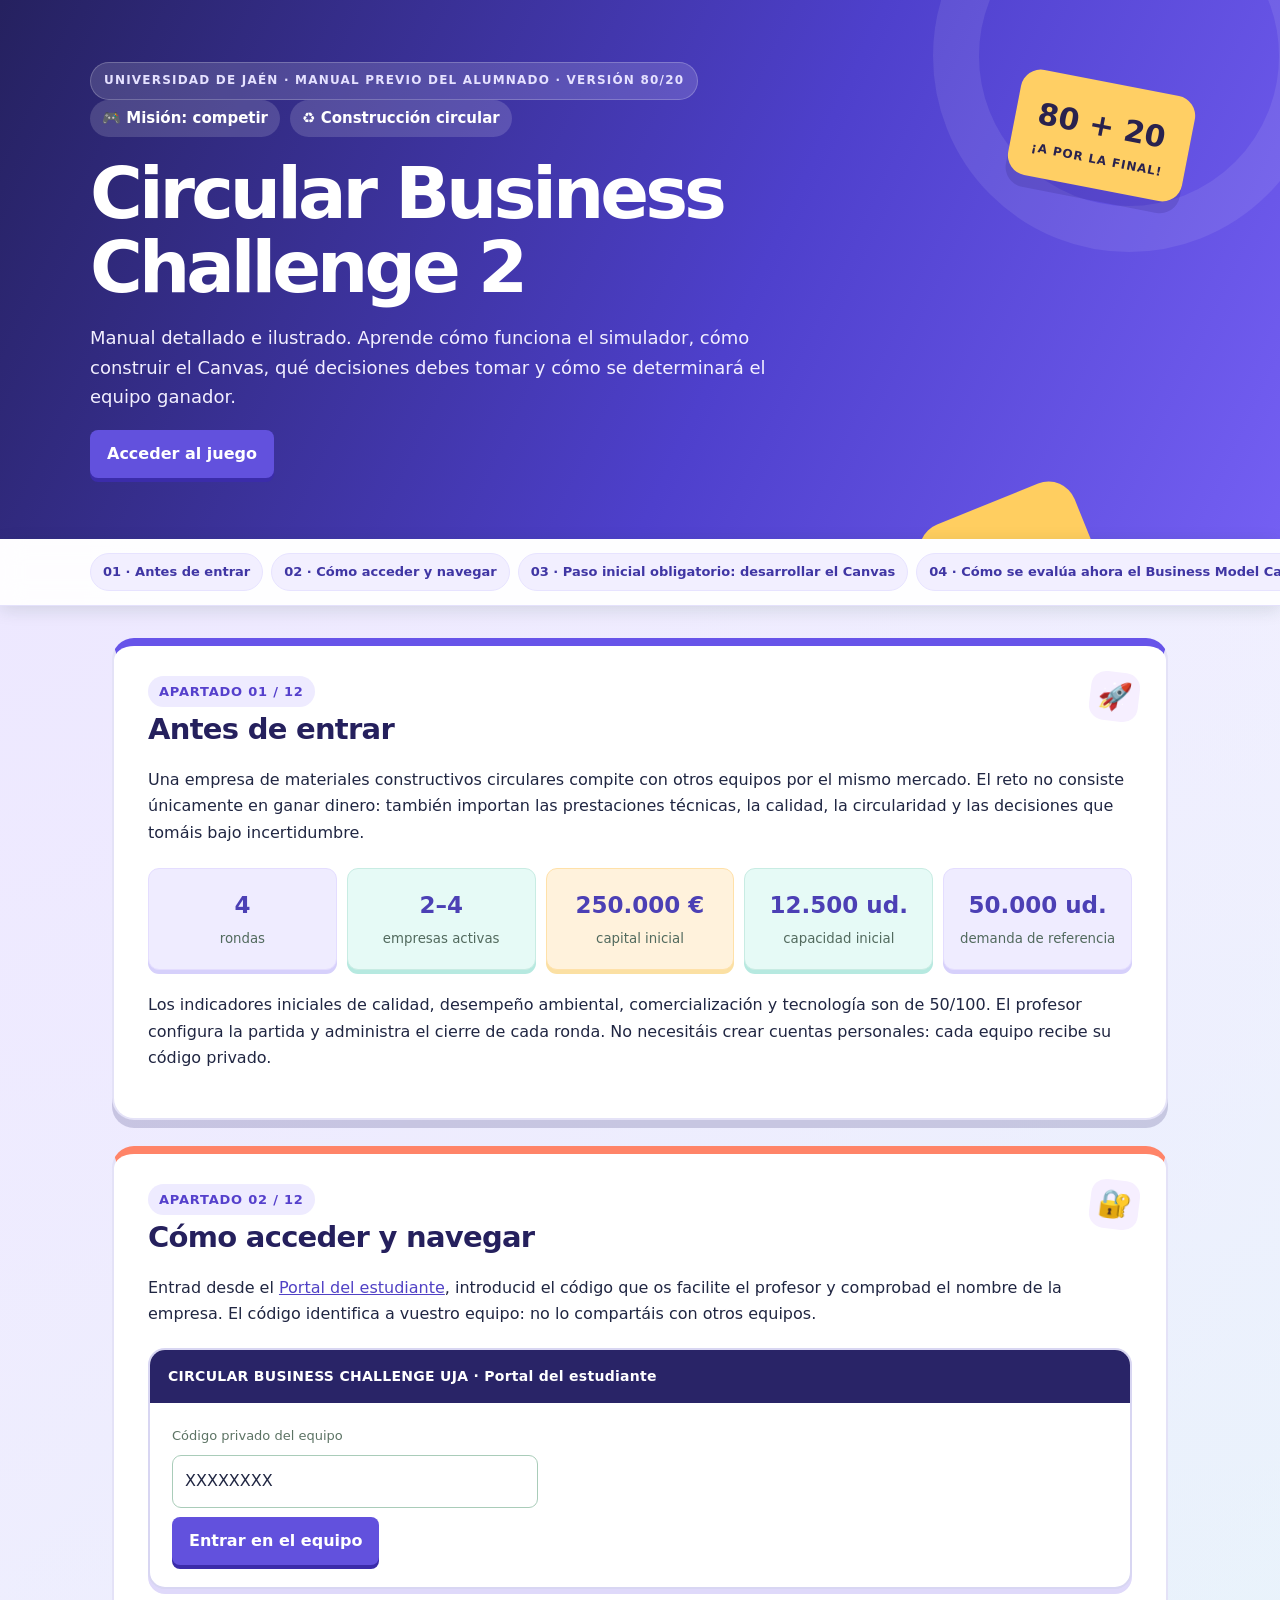
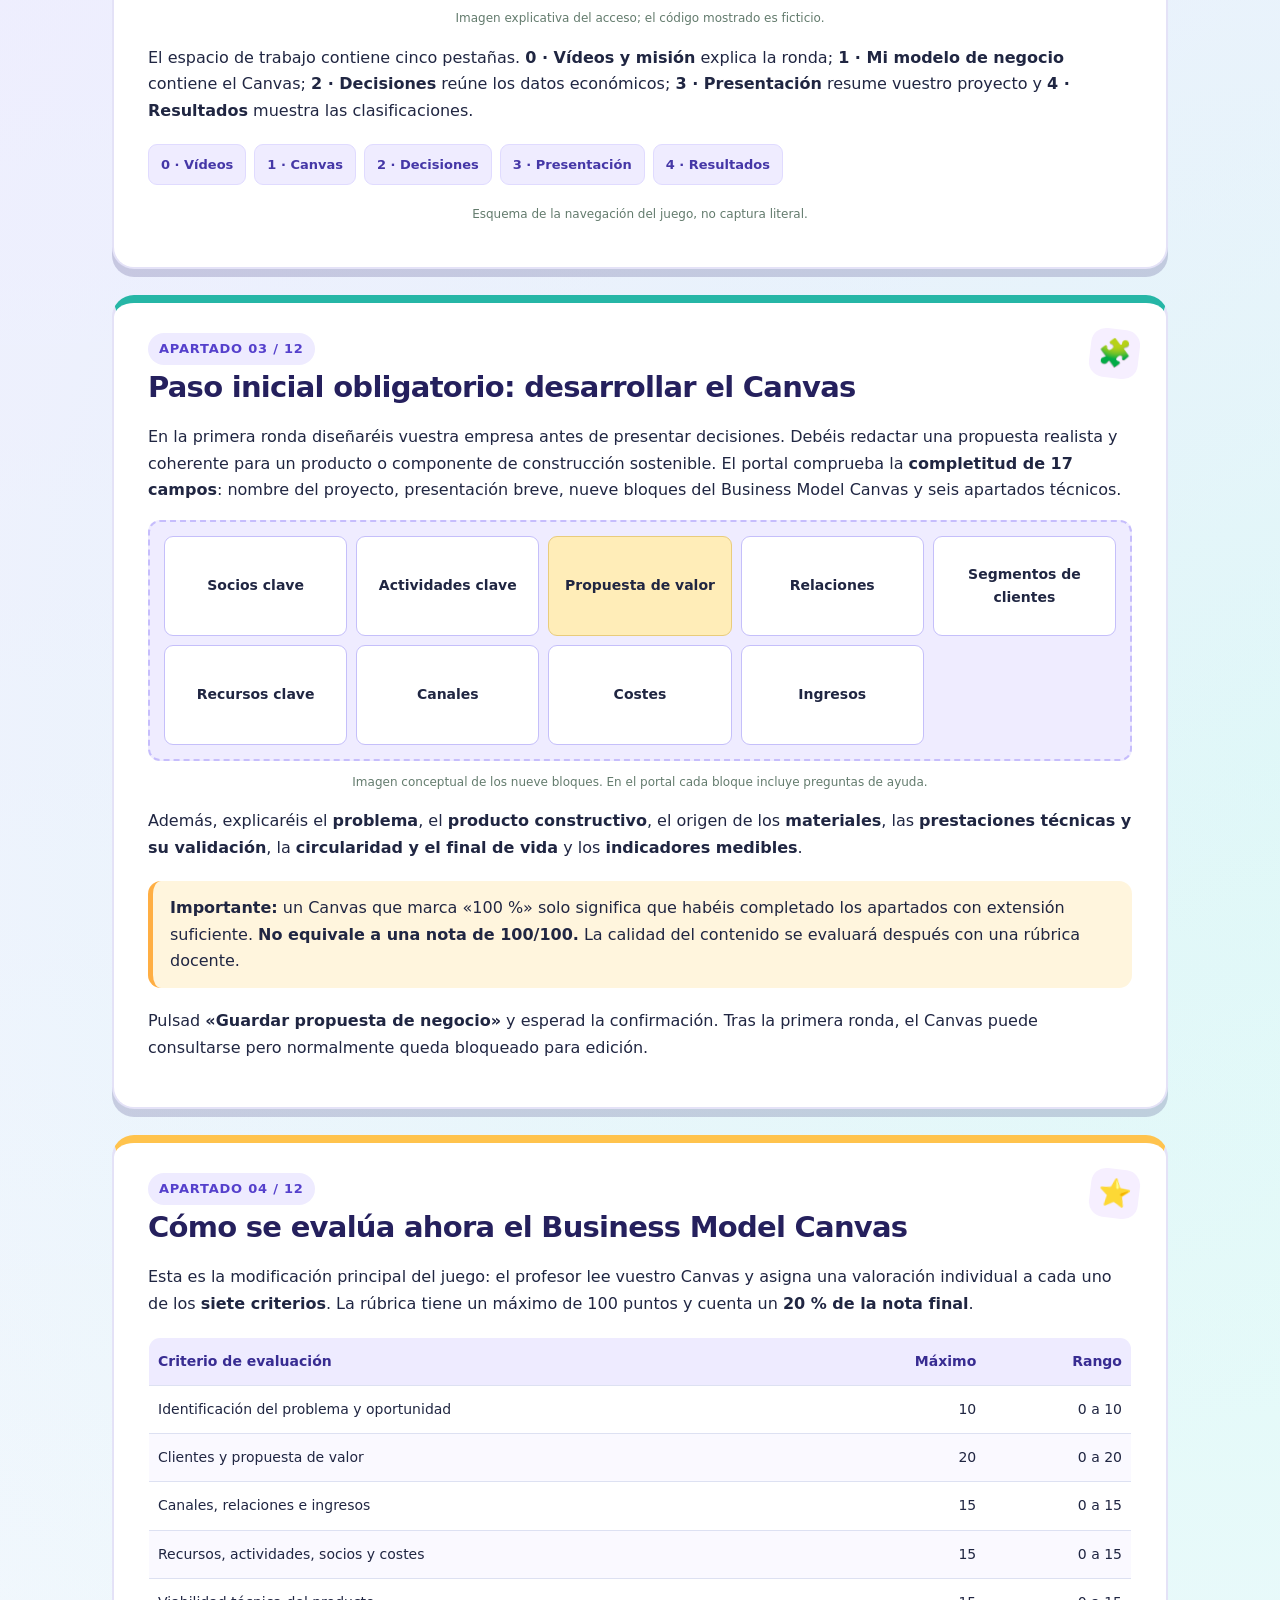
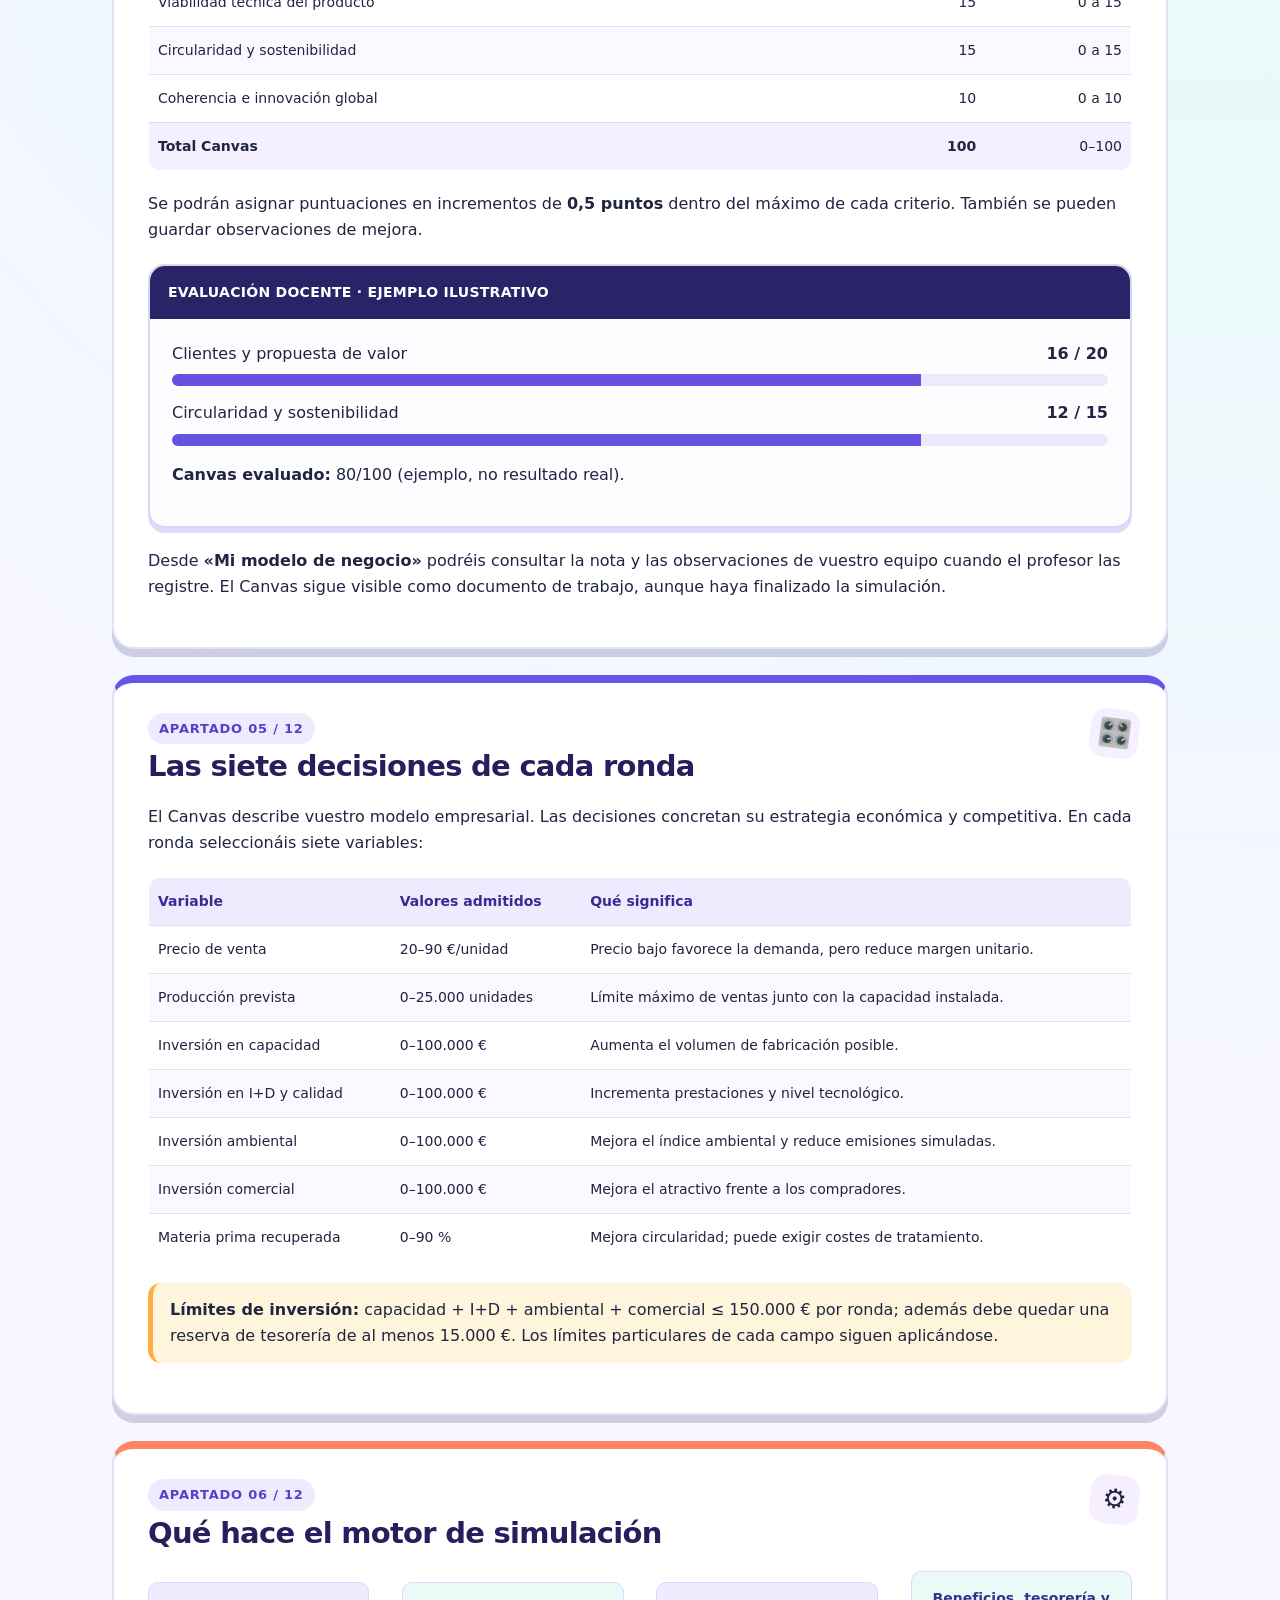
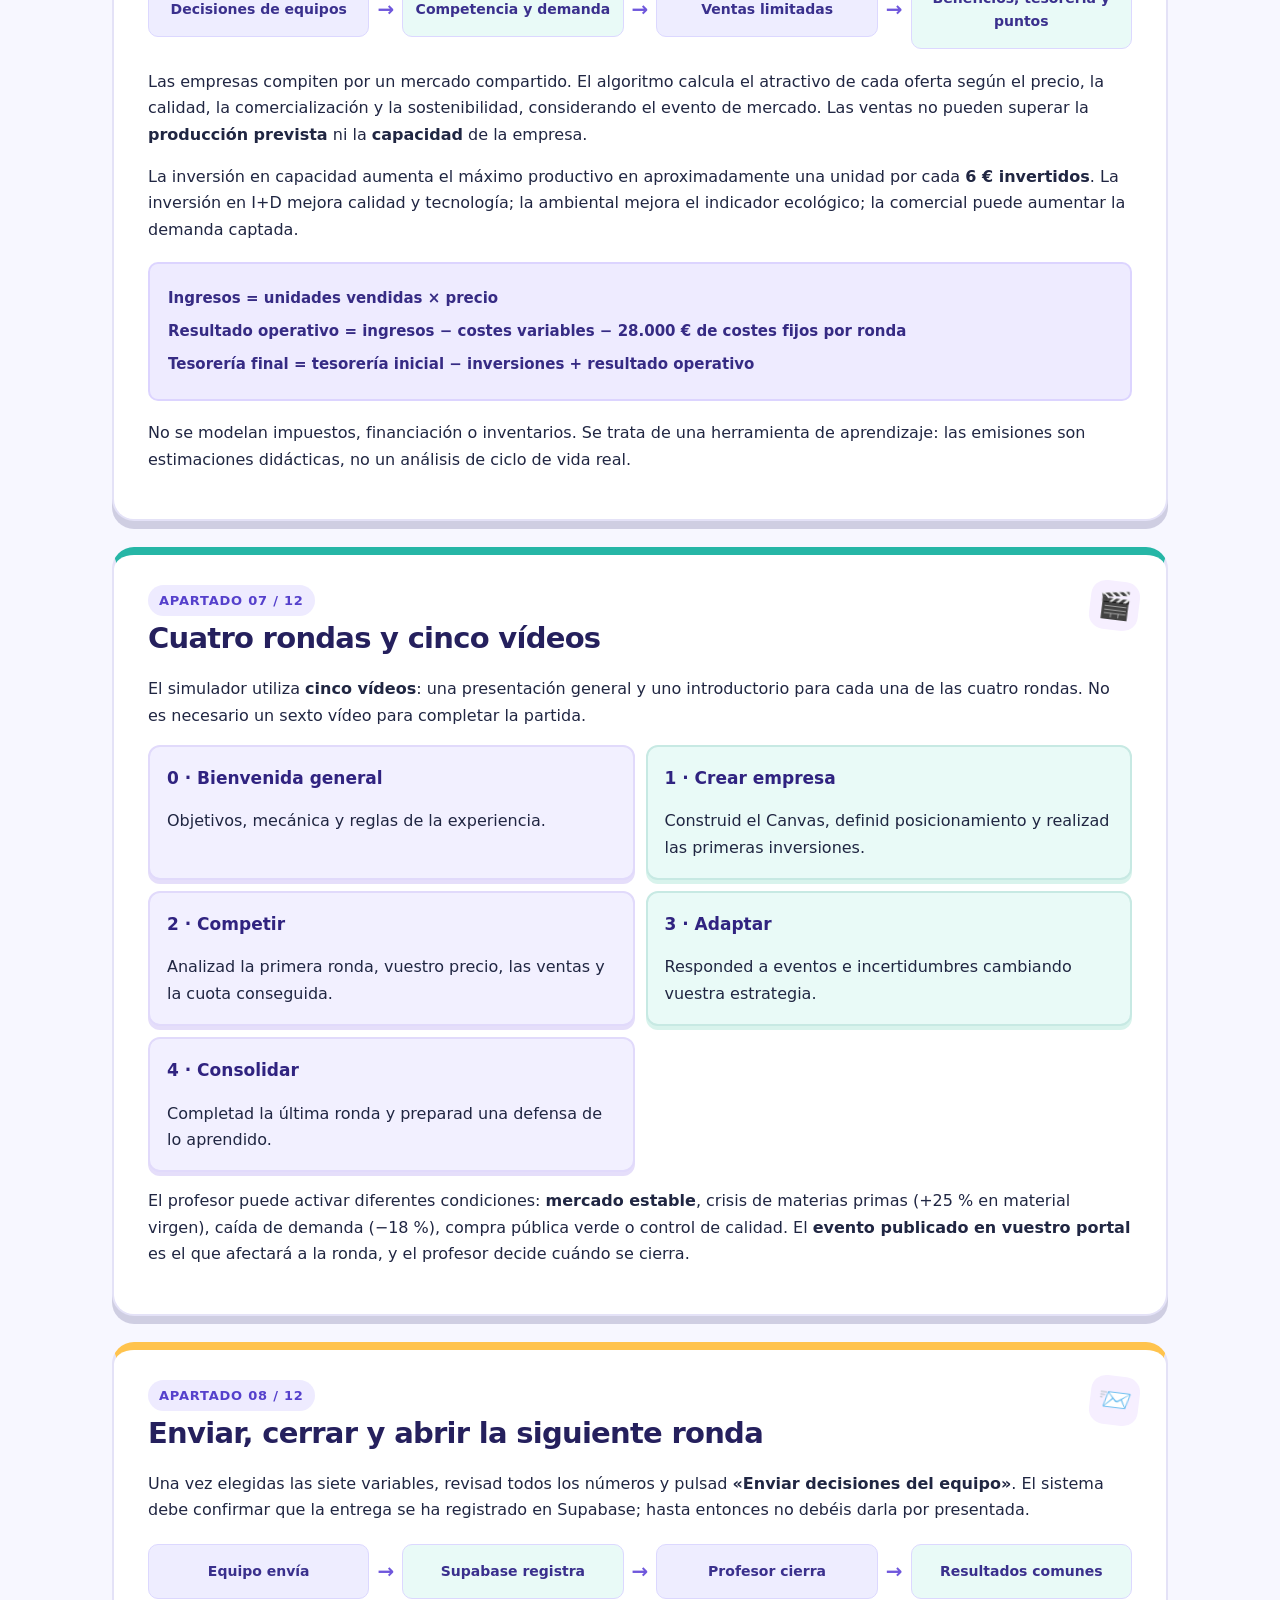
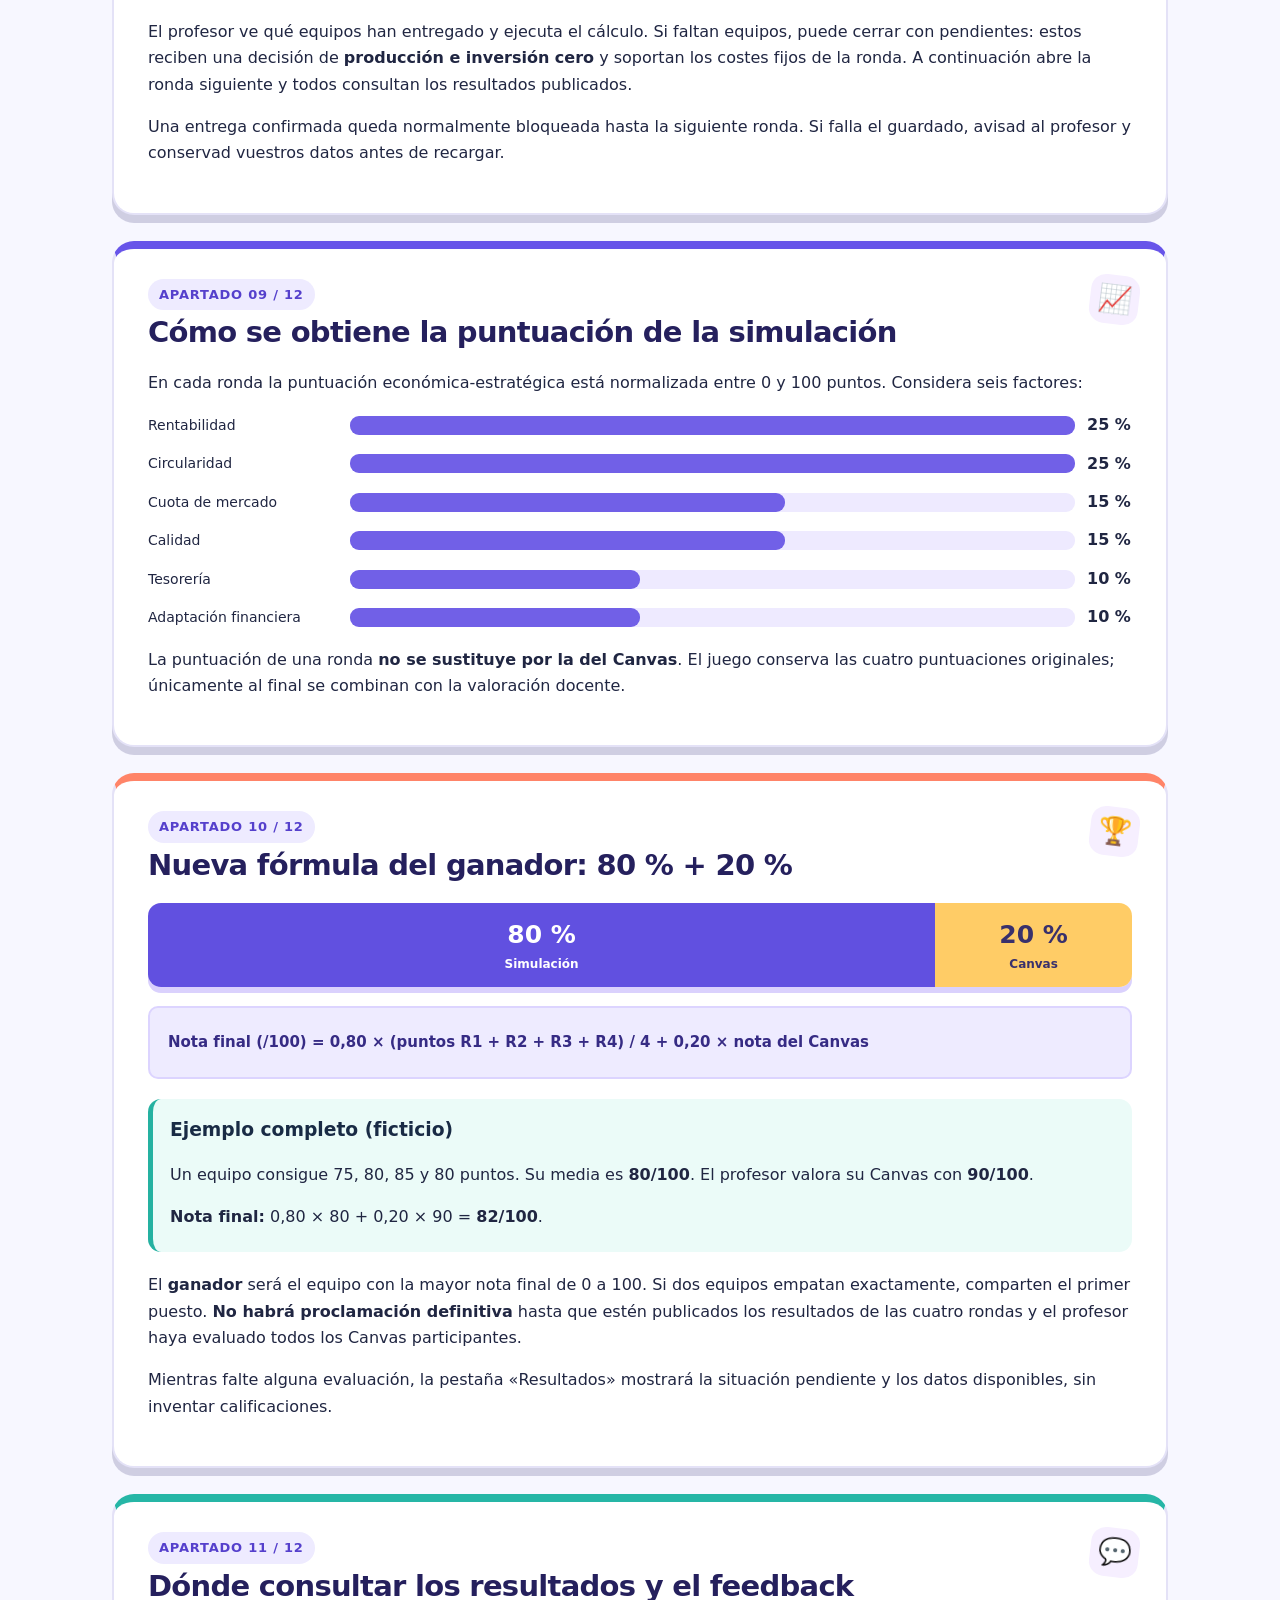
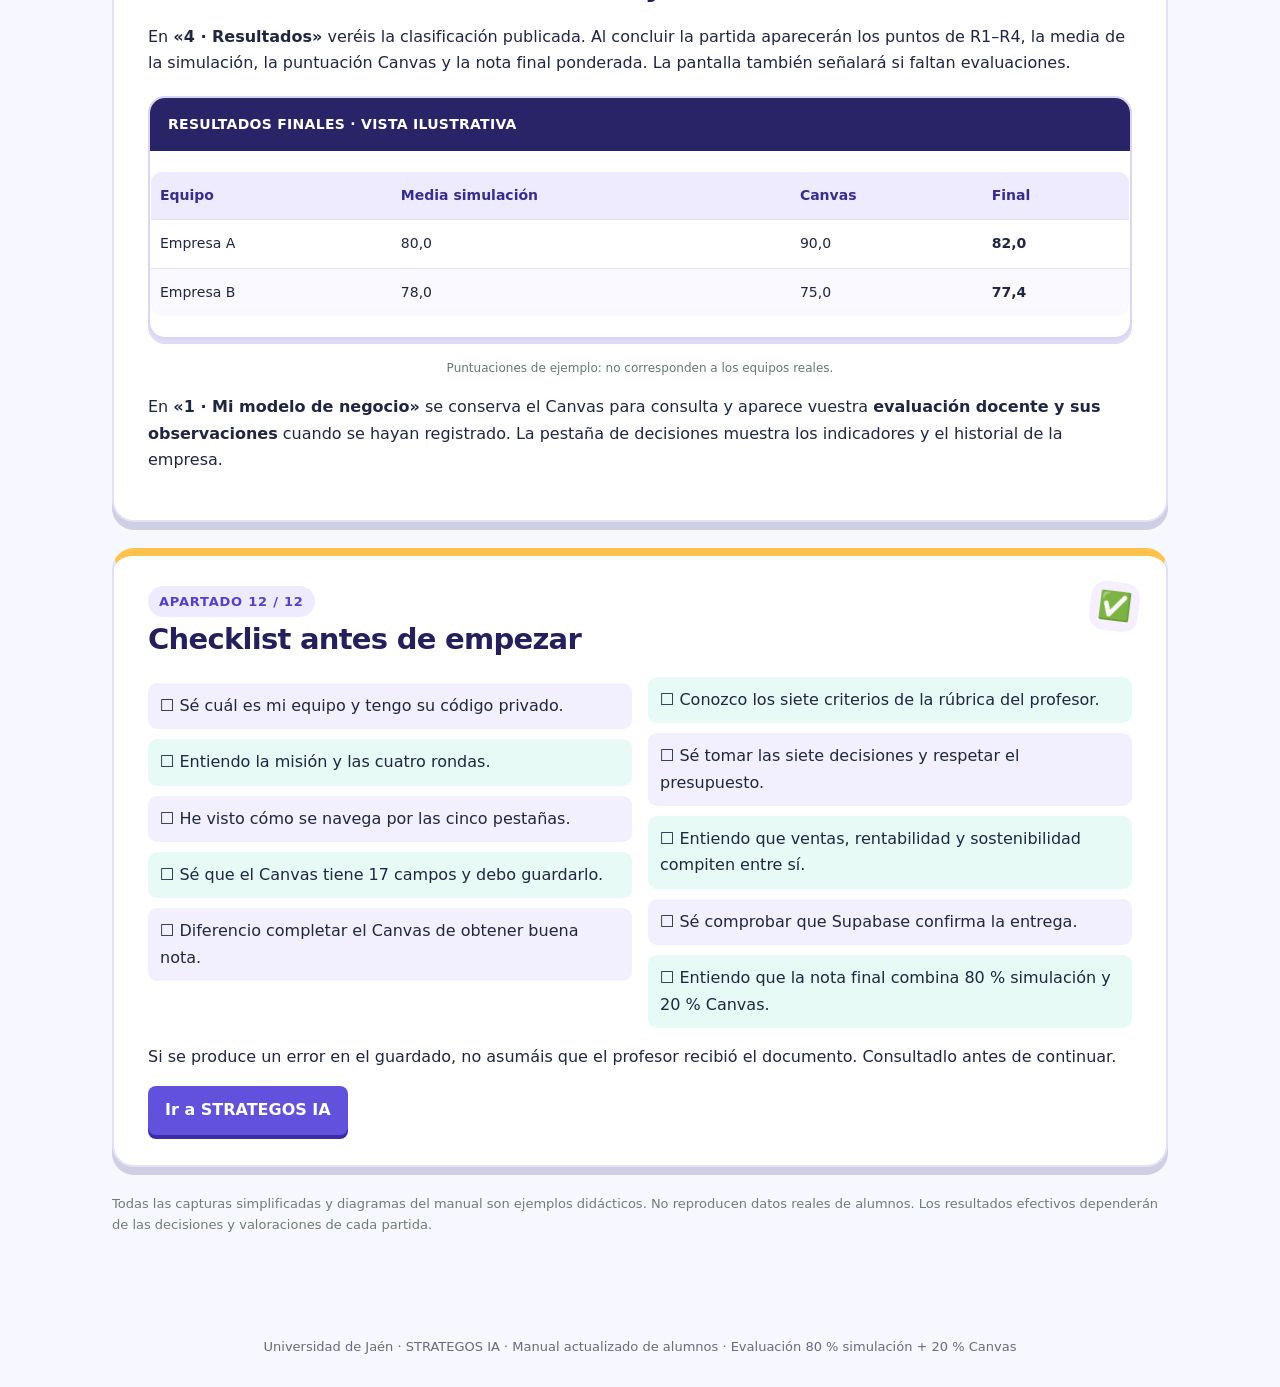
==== guia-alumnado.html @ 89a99b1c "Importar portal y manual STRATEGOS IA: guia-alumnado.html" ====
<!doctype html><html lang="es"><head><meta charset="utf-8"><meta name="viewport" content="width=device-width, initial-scale=1"><title>Manual del alumnado · STRATEGOS IA · Versión Canvas 80/20</title><meta name="description" content="Manual actualizado del juego: reglas, Canvas, rúbrica docente, cuatro rondas, resultados y nota final 80/20."><style>:root{--forest:#123f30;--green:#196346;--soft:#eef7f1;--ink:#1e382b;--line:#d2e5d8}*{box-sizing:border-box}html{scroll-behavior:smooth}body{margin:0;background:#f3f7f4;font:16px/1.65 system-ui,-apple-system,"Segoe UI",sans-serif;color:var(--ink)}a{color:#176046}header{background:linear-gradient(110deg,#123f30,#247654);color:#fff;padding:48px max(22px,calc((100% - 1100px)/2));}header h1{font-size:clamp(32px,4vw,49px);line-height:1.12;margin:7px 0 13px}header p{max-width:780px;color:#dcf0e3}header .eyebrow{font-size:12px;letter-spacing:.12em;font-weight:800;color:#bde7ca}nav{position:sticky;top:0;background:#fff;box-shadow:0 4px 16px #143a2520;display:flex;gap:15px;overflow-x:auto;padding:14px max(22px,calc((100% - 1100px)/2));z-index:10}nav a{white-space:nowrap;text-decoration:none;font-size:13px;font-weight:650;color:var(--forest)}main{max-width:1100px;margin:30px auto;padding:0 22px 55px}.block{background:white;border:1px solid var(--line);border-radius:16px;padding:30px;margin-bottom:22px;box-shadow:0 5px 24px #1b442517}.block h2{font-size:25px;line-height:1.2;color:var(--forest);margin:0 0 20px}.num{font-size:13px;color:#2c8b60;letter-spacing:.13em;font-weight:800;display:block;margin-bottom:5px}h3{color:var(--forest)}table{width:100%;border-collapse:collapse;font-size:14px;margin:20px 0}td,th{padding:12px 9px;border-bottom:1px solid var(--line);text-align:left;vertical-align:top}th{background:var(--soft);color:var(--forest)}.right{text-align:right}.total{background:#f4faf6}.metrics{display:grid;grid-template-columns:repeat(5,1fr);gap:10px;margin:22px 0}.metrics>div{background:var(--soft);padding:16px;border-radius:11px;text-align:center}.metrics strong{font-size:23px;color:var(--forest);display:block}.metrics small{color:#526a5e}.screen{border:1px solid #c5ddcb;border-radius:12px;overflow:hidden;margin:20px 0;background:#fff}.screen-top{background:var(--forest);color:white;padding:15px 18px;font-weight:800;letter-spacing:.02em}.mock-form{max-width:410px;display:grid;gap:9px;padding:22px}.mock-form span{font-size:13px;color:#5c7364}.mock-input{border:1px solid #a9ccb9;border-radius:9px;padding:12px}.mock-button{background:var(--green);color:#fff;padding:11px 17px;border-radius:8px;width:max-content;font-weight:700}.caption{font-size:12px;color:#637b6d;text-align:center}.tabs-illustration{display:flex;gap:8px;flex-wrap:wrap;margin:20px 0}.tabs-illustration span{background:#dfeee4;color:#194d35;padding:9px 12px;border-radius:9px;font-size:13px;font-weight:700}.canvas-grid{display:grid;grid-template-columns:repeat(5,1fr);gap:9px;background:var(--soft);padding:14px;border-radius:12px}.canvas-grid div{min-height:100px;display:grid;place-items:center;border:1px solid #b7d8c5;border-radius:9px;background:white;text-align:center;padding:10px;font-weight:700;font-size:14px}.canvas-grid .strong{background:#d4eedd}.notice,.example{border-left:4px solid #339665;background:var(--soft);padding:14px 17px;border-radius:7px;margin:20px 0}.example{background:#f5f9f6}.example p{margin-bottom:8px}.example h3{margin:2px 0}.rubric-vis{padding:22px}.rubric-vis>div:not(.progress){display:flex;justify-content:space-between}.progress{height:12px;background:#e2eee7;border-radius:8px;overflow:hidden;margin:7px 0 14px}.progress i{height:100%;background:#2a8d5b;display:block}.process{display:flex;align-items:center;gap:8px;flex-wrap:wrap;margin:20px 0}.process span{background:var(--soft);flex:1;min-width:140px;text-align:center;padding:15px 10px;border-radius:10px;font-weight:700;font-size:14px}.process b{color:#2a8054}.formula{font:15px/2.2 system-ui;background:#f0f8f2;padding:18px;border-radius:10px;margin:19px 0;border:1px solid var(--line)}.round-grid{display:grid;grid-template-columns:repeat(2,1fr);gap:11px}.round-grid article{padding:17px;border-radius:12px;border:1px solid var(--line);background:#f7fbf8}.round-grid p{margin-bottom:0}.weight-bars>div{display:flex;align-items:center;gap:12px;margin:12px 0}.weight-bars label{width:190px;font-size:14px}.weight-bars strong{width:45px}.bar{height:19px;background:#e4efe7;border-radius:9px;flex:1}.bar i{height:100%;display:block;background:#2c9060;border-radius:9px}.big-weight{display:flex;height:75px;border-radius:13px;overflow:hidden;margin:15px 0}.big-weight div{background:#1b6948;width:80%;text-align:center;display:grid;place-items:center;align-content:center;font-weight:800;font-size:25px;color:white}.big-weight div+div{background:#aad3b7;width:20%;color:#174530}.big-weight small{display:block;font-size:12px;font-weight:600}.checklist{columns:2}.checklist p{break-inside:avoid;padding:4px 0}.action{display:inline-block;background:#176443;color:white;padding:11px 17px;border-radius:8px;font-weight:800;text-decoration:none}.note{font-size:13px;color:#6e7e73}footer{font-size:13px;text-align:center;color:#5c7366;padding:0 20px 30px}@media(max-width:800px){.metrics{grid-template-columns:repeat(2,1fr)}.canvas-grid{grid-template-columns:repeat(3,1fr)}.round-grid{grid-template-columns:1fr}.checklist{columns:1}.block{padding:23px 16px}.process b{display:none}.big-weight div{font-size:20px}}@media print{nav{display:none}.block{break-inside:avoid;box-shadow:none}header{print-color-adjust:exact}.screen-top{print-color-adjust:exact}.big-weight{print-color-adjust:exact}}
/* Rediseño alumno · estilo reto interactivo */
:root{--forest:#192b45;--green:#5b4be4;--soft:#f1efff;--ink:#202642;--line:#dde1f2;--coral:#ff795d;--yellow:#ffce60;--aqua:#65d9ce}
body{background:radial-gradient(circle at 0% 6%,#ede8ff 0,transparent 31%),radial-gradient(circle at 100% 25%,#dcfbf6 0,transparent 28%),#f7f7ff;color:var(--ink);font-family:ui-rounded,system-ui,-apple-system,"Segoe UI",sans-serif}
a{color:#5142c5}
header{position:relative;overflow:hidden;background:linear-gradient(115deg,#25215f 0%,#4e40cc 58%,#745ff3 100%);padding-top:62px;padding-bottom:61px;isolation:isolate}
header:before{content:"";position:absolute;width:300px;height:300px;right:-45px;top:-140px;border:46px solid #ffffff16;border-radius:50%;z-index:-1}
header:after{content:"";position:absolute;width:165px;height:165px;right:14%;bottom:-124px;background:var(--yellow);border-radius:28px;transform:rotate(-22deg);z-index:-1}
header .eyebrow{color:#e5e1ff;font-size:12px;letter-spacing:.1em;background:#ffffff24;border:1px solid #ffffff38;padding:8px 13px;border-radius:100px;display:inline-block}
header h1{font-size:clamp(40px,6vw,72px);font-weight:900;letter-spacing:-.055em;max-width:850px;line-height:1.03;margin:19px 0}
header p{max-width:690px;font-size:18px;color:#f2efff}
header .hero-kicker{font-size:15px;font-weight:800;display:flex;align-items:center;gap:10px;flex-wrap:wrap;margin-bottom:5px}
header .hero-kicker span{display:inline-block;padding:6px 12px;background:#ffffff26;border-radius:100px;color:#fff}
header .hero-sticker{position:absolute;right:max(24px,calc((100% - 1100px)/2));top:82px;background:#ffcf64;color:#29224e;border-radius:20px;padding:19px 22px;font-size:30px;font-weight:900;transform:rotate(11deg);box-shadow:0 12px 0 #241c682c}
header .hero-sticker small{display:block;font-size:12px;letter-spacing:.08em}
nav{background:#ffffffea;backdrop-filter:blur(12px);border-bottom:1px solid #e4e1fb;gap:8px}
nav a{color:#4036a4;background:#f2efff;border:1px solid #e7e3ff;border-radius:999px;padding:7px 12px;font-weight:750;transition:background .15s ease,transform .15s ease}
nav a:hover{background:#e0dcff;transform:translateY(-2px)}
main{max-width:1100px;margin:32px auto}
.block{position:relative;border:2px solid #e4e2f7;box-shadow:0 8px 0 #201c6530;border-radius:22px;padding:30px 34px;margin-bottom:26px}
.block:nth-of-type(4n+1){border-top:8px solid #6754e9}
.block:nth-of-type(4n+2){border-top:8px solid #ff8468}
.block:nth-of-type(4n+3){border-top:8px solid #26b6a6}
.block:nth-of-type(4n+4){border-top:8px solid #ffc34d}
.block h2{font-size:clamp(23px,2.5vw,29px);color:#25205d;letter-spacing:-.025em;padding-right:70px}
.block .num{display:inline-flex;align-items:center;background:#eeebff;padding:5px 11px;color:#5540cc;border-radius:30px;letter-spacing:.06em}
.block:before{content:attr(data-icon);display:grid;place-items:center;position:absolute;right:27px;top:26px;width:49px;height:49px;border-radius:15px;background:#f6efff;font-size:27px;transform:rotate(7deg)}
.metrics>div{background:#efecff;border:1px solid #e4ddff;box-shadow:0 4px 0 #d6d0fb;padding:18px 11px}
.metrics>div:nth-child(2n){background:#e6faf6;border-color:#c8ece3;box-shadow:0 4px 0 #b6e9e0}
.metrics>div:nth-child(3n){background:#fff2dc;border-color:#ffe1a9;box-shadow:0 4px 0 #fbe0a3}
.metrics strong{color:#4c40b5}
.screen{border:2px solid #d8d6f2;box-shadow:0 5px 0 #dfd9fa;border-radius:17px}
.screen-top{background:#292467;font-size:14px}
.mock-button,.action{background:#6251dd;box-shadow:0 4px 0 #3b2caa}
.action:hover{background:#4938c7}
.tabs-illustration span{background:#efecff;color:#4537a7;border:1px solid #e0dbff}
.canvas-grid{background:#efecff;border:2px dashed #c6bdfc}
.canvas-grid div{border-color:#c5bffa;min-height:100px}
.canvas-grid .strong{background:#ffedb8;border-color:#e9cc7c}
.notice,.example{background:#fff5dd;border-left:5px solid #ffae43;border-radius:13px}
.example{background:#ebfbf8;border-left-color:#25b1a1}
table{border:1px solid #e5e4f3;border-radius:12px;overflow:hidden}
th{background:#eeebff;color:#382c92}
tr:nth-child(even) td{background:#faf9ff}
.total td{background:#f4f0ff!important}
.rubric-vis{background:#fdfcff}
.progress{background:#eeeafe}.progress i,.bar i{background:#6553df}
.round-grid article{background:#f2f0ff;border:2px solid #e1dafb;box-shadow:0 4px 0 #e5defa}
.round-grid article:nth-child(2n){background:#e9faf7;border-color:#c7e9e3;box-shadow:0 4px 0 #d8f3ec}
.round-grid article strong{font-size:17px;color:#302380}
.process span{background:#eeedff;border:1px solid #dcd8ff;color:#3a308d}
.process span:nth-of-type(2n){background:#e9faf7}
.process b{color:#6f57dc;font-size:20px}
.formula{background:#eeebff;border:2px solid #dcd4ff;color:#362b84;font-weight:550}
.big-weight{height:84px;box-shadow:0 6px 0 #dad1fd}.big-weight div{background:#6150e0}.big-weight div+div{background:#ffcc66;color:#39306c}
.weight-bars .bar{background:#eeeaff}.weight-bars .bar i{background:#7160e7}
.checklist p{background:#f2f0ff;padding:10px 12px;border-radius:9px;margin:6px 0 10px}
.checklist p:nth-child(even){background:#e7faf5}
footer{color:#6b6881}
@media(max-width:850px){header .hero-sticker{display:none}.block:before{right:14px;top:18px;width:39px;height:39px;font-size:22px}.block h2{padding-right:44px}}
@media(max-width:650px){header{padding-top:35px;padding-bottom:35px}header h1{font-size:42px}.block{padding:22px 16px}.metrics{grid-template-columns:repeat(2,1fr)}.canvas-grid{grid-template-columns:repeat(3,1fr);gap:5px;padding:8px}.canvas-grid div{font-size:11px;min-height:75px}.process b{display:none}}
@media(prefers-reduced-motion:reduce){html{scroll-behavior:auto}nav a{transition:none}}
@media print{header{background:#4d40c9!important;print-color-adjust:exact}nav{display:none}.block{break-inside:avoid;box-shadow:none!important}.block:before{display:none}}
</style></head><body><header><div class="eyebrow">UNIVERSIDAD DE JAÉN · MANUAL PREVIO DEL ALUMNADO · VERSIÓN 80/20</div><div class="hero-kicker"><span>🎮 Misión: competir</span><span>♻️ Construcción circular</span></div><h1>Circular Business<br>Challenge 2</h1><div class="hero-sticker">80 + 20<small>¡A POR LA FINAL!</small></div><p>Manual detallado e ilustrado. Aprende cómo funciona el simulador, cómo construir el Canvas, qué decisiones debes tomar y cómo se determinará el equipo ganador.</p><a class="action" href="./">Acceder al juego</a></header><nav><a href="#apartado-01">01 · Antes de entrar</a><a href="#apartado-02">02 · Cómo acceder y navegar</a><a href="#apartado-03">03 · Paso inicial obligatorio: desarrollar el Canvas</a><a href="#apartado-04">04 · Cómo se evalúa ahora el Business Model Canvas</a><a href="#apartado-05">05 · Las siete decisiones de cada ronda</a><a href="#apartado-06">06 · Qué hace el motor de simulación</a><a href="#apartado-07">07 · Cuatro rondas y cinco vídeos</a><a href="#apartado-08">08 · Enviar, cerrar y abrir la siguiente ronda</a><a href="#apartado-09">09 · Cómo se obtiene la puntuación de la simulación</a><a href="#apartado-10">10 · Nueva fórmula del ganador: 80 % + 20 %</a><a href="#apartado-11">11 · Dónde consultar los resultados y el feedback</a><a href="#apartado-12">12 · Checklist antes de empezar</a></nav><main><section class="block" id="apartado-01" data-icon="🚀"><span class="num">APARTADO 01 / 12</span><h2>Antes de entrar</h2><p>Una empresa de materiales constructivos circulares compite con otros equipos por el mismo mercado. El reto no consiste únicamente en ganar dinero: también importan las prestaciones técnicas, la calidad, la circularidad y las decisiones que tomáis bajo incertidumbre.</p><div class="metrics"><div><strong>4</strong><small>rondas</small></div><div><strong>2–4</strong><small>empresas activas</small></div><div><strong>250.000 €</strong><small>capital inicial</small></div><div><strong>12.500 ud.</strong><small>capacidad inicial</small></div><div><strong>50.000 ud.</strong><small>demanda de referencia</small></div></div><p>Los indicadores iniciales de calidad, desempeño ambiental, comercialización y tecnología son de 50/100. El profesor configura la partida y administra el cierre de cada ronda. No necesitáis crear cuentas personales: cada equipo recibe su código privado.</p></section><section class="block" id="apartado-02" data-icon="🔐"><span class="num">APARTADO 02 / 12</span><h2>Cómo acceder y navegar</h2><p>Entrad desde el <a href="./">Portal del estudiante</a>, introducid el código que os facilite el profesor y comprobad el nombre de la empresa. El código identifica a vuestro equipo: no lo compartáis con otros equipos.</p><div class="screen"><div class="screen-top">CIRCULAR BUSINESS CHALLENGE UJA · Portal del estudiante</div><div class="mock-form"><span>Código privado del equipo</span><div class="mock-input">XXXXXXXX</div><div class="mock-button">Entrar en el equipo</div></div></div><p class="caption">Imagen explicativa del acceso; el código mostrado es ficticio.</p><p>El espacio de trabajo contiene cinco pestañas. <strong>0 · Vídeos y misión</strong> explica la ronda; <strong>1 · Mi modelo de negocio</strong> contiene el Canvas; <strong>2 · Decisiones</strong> reúne los datos económicos; <strong>3 · Presentación</strong> resume vuestro proyecto y <strong>4 · Resultados</strong> muestra las clasificaciones.</p><div class="tabs-illustration"><span>0 · Vídeos</span><span>1 · Canvas</span><span>2 · Decisiones</span><span>3 · Presentación</span><span>4 · Resultados</span></div><p class="caption">Esquema de la navegación del juego, no captura literal.</p></section><section class="block" id="apartado-03" data-icon="🧩"><span class="num">APARTADO 03 / 12</span><h2>Paso inicial obligatorio: desarrollar el Canvas</h2><p>En la primera ronda diseñaréis vuestra empresa antes de presentar decisiones. Debéis redactar una propuesta realista y coherente para un producto o componente de construcción sostenible. El portal comprueba la <strong>completitud de 17 campos</strong>: nombre del proyecto, presentación breve, nueve bloques del Business Model Canvas y seis apartados técnicos.</p><div class="canvas-grid"><div>Socios clave</div><div>Actividades clave</div><div class="strong">Propuesta de valor</div><div>Relaciones</div><div>Segmentos de clientes</div><div>Recursos clave</div><div>Canales</div><div>Costes</div><div>Ingresos</div></div><p class="caption">Imagen conceptual de los nueve bloques. En el portal cada bloque incluye preguntas de ayuda.</p><p>Además, explicaréis el <strong>problema</strong>, el <strong>producto constructivo</strong>, el origen de los <strong>materiales</strong>, las <strong>prestaciones técnicas y su validación</strong>, la <strong>circularidad y el final de vida</strong> y los <strong>indicadores medibles</strong>.</p><div class="notice"><strong>Importante:</strong> un Canvas que marca «100 %» solo significa que habéis completado los apartados con extensión suficiente. <strong>No equivale a una nota de 100/100.</strong> La calidad del contenido se evaluará después con una rúbrica docente.</div><p>Pulsad <strong>«Guardar propuesta de negocio»</strong> y esperad la confirmación. Tras la primera ronda, el Canvas puede consultarse pero normalmente queda bloqueado para edición.</p></section><section class="block" id="apartado-04" data-icon="⭐"><span class="num">APARTADO 04 / 12</span><h2>Cómo se evalúa ahora el Business Model Canvas</h2><p>Esta es la modificación principal del juego: el profesor lee vuestro Canvas y asigna una valoración individual a cada uno de los <strong>siete criterios</strong>. La rúbrica tiene un máximo de 100 puntos y cuenta un <strong>20 % de la nota final</strong>.</p><table><thead><tr><th>Criterio de evaluación</th><th class="right">Máximo</th><th class="right">Rango</th></tr></thead><tbody><tr><td>Identificación del problema y oportunidad</td><td class="right">10</td><td class="right">0 a 10</td></tr><tr><td>Clientes y propuesta de valor</td><td class="right">20</td><td class="right">0 a 20</td></tr><tr><td>Canales, relaciones e ingresos</td><td class="right">15</td><td class="right">0 a 15</td></tr><tr><td>Recursos, actividades, socios y costes</td><td class="right">15</td><td class="right">0 a 15</td></tr><tr><td>Viabilidad técnica del producto</td><td class="right">15</td><td class="right">0 a 15</td></tr><tr><td>Circularidad y sostenibilidad</td><td class="right">15</td><td class="right">0 a 15</td></tr><tr><td>Coherencia e innovación global</td><td class="right">10</td><td class="right">0 a 10</td></tr><tr class="total"><td><strong>Total Canvas</strong></td><td class="right"><strong>100</strong></td><td class="right">0–100</td></tr></tbody></table><p>Se podrán asignar puntuaciones en incrementos de <strong>0,5 puntos</strong> dentro del máximo de cada criterio. También se pueden guardar observaciones de mejora.</p><div class="screen"><div class="screen-top">EVALUACIÓN DOCENTE · EJEMPLO ILUSTRATIVO</div><div class="rubric-vis"><div><span>Clientes y propuesta de valor</span><b>16 / 20</b></div><div class="progress"><i style="width:80%"></i></div><div><span>Circularidad y sostenibilidad</span><b>12 / 15</b></div><div class="progress"><i style="width:80%"></i></div><p><strong>Canvas evaluado:</strong> 80/100 (ejemplo, no resultado real).</p></div></div><p>Desde <strong>«Mi modelo de negocio»</strong> podréis consultar la nota y las observaciones de vuestro equipo cuando el profesor las registre. El Canvas sigue visible como documento de trabajo, aunque haya finalizado la simulación.</p></section><section class="block" id="apartado-05" data-icon="🎛️"><span class="num">APARTADO 05 / 12</span><h2>Las siete decisiones de cada ronda</h2><p>El Canvas describe vuestro modelo empresarial. Las decisiones concretan su estrategia económica y competitiva. En cada ronda seleccionáis siete variables:</p><table><thead><tr><th>Variable</th><th>Valores admitidos</th><th>Qué significa</th></tr></thead><tbody><tr><td>Precio de venta</td><td>20–90 €/unidad</td><td>Precio bajo favorece la demanda, pero reduce margen unitario.</td></tr><tr><td>Producción prevista</td><td>0–25.000 unidades</td><td>Límite máximo de ventas junto con la capacidad instalada.</td></tr><tr><td>Inversión en capacidad</td><td>0–100.000 €</td><td>Aumenta el volumen de fabricación posible.</td></tr><tr><td>Inversión en I+D y calidad</td><td>0–100.000 €</td><td>Incrementa prestaciones y nivel tecnológico.</td></tr><tr><td>Inversión ambiental</td><td>0–100.000 €</td><td>Mejora el índice ambiental y reduce emisiones simuladas.</td></tr><tr><td>Inversión comercial</td><td>0–100.000 €</td><td>Mejora el atractivo frente a los compradores.</td></tr><tr><td>Materia prima recuperada</td><td>0–90 %</td><td>Mejora circularidad; puede exigir costes de tratamiento.</td></tr></tbody></table><div class="notice"><strong>Límites de inversión:</strong> capacidad + I+D + ambiental + comercial ≤ 150.000 € por ronda; además debe quedar una reserva de tesorería de al menos 15.000 €. Los límites particulares de cada campo siguen aplicándose.</div></section><section class="block" id="apartado-06" data-icon="⚙️"><span class="num">APARTADO 06 / 12</span><h2>Qué hace el motor de simulación</h2><div class="process"><span>Decisiones de equipos</span><b>→</b><span>Competencia y demanda</span><b>→</b><span>Ventas limitadas</span><b>→</b><span>Beneficios, tesorería y puntos</span></div><p>Las empresas compiten por un mercado compartido. El algoritmo calcula el atractivo de cada oferta según el precio, la calidad, la comercialización y la sostenibilidad, considerando el evento de mercado. Las ventas no pueden superar la <strong>producción prevista</strong> ni la <strong>capacidad</strong> de la empresa.</p><p>La inversión en capacidad aumenta el máximo productivo en aproximadamente una unidad por cada <strong>6 € invertidos</strong>. La inversión en I+D mejora calidad y tecnología; la ambiental mejora el indicador ecológico; la comercial puede aumentar la demanda captada.</p><div class="formula"><strong>Ingresos</strong> = unidades vendidas × precio<br><strong>Resultado operativo</strong> = ingresos − costes variables − 28.000 € de costes fijos por ronda<br><strong>Tesorería final</strong> = tesorería inicial − inversiones + resultado operativo</div><p>No se modelan impuestos, financiación o inventarios. Se trata de una herramienta de aprendizaje: las emisiones son estimaciones didácticas, no un análisis de ciclo de vida real.</p></section><section class="block" id="apartado-07" data-icon="🎬"><span class="num">APARTADO 07 / 12</span><h2>Cuatro rondas y cinco vídeos</h2><p>El simulador utiliza <strong>cinco vídeos</strong>: una presentación general y uno introductorio para cada una de las cuatro rondas. No es necesario un sexto vídeo para completar la partida.</p><div class="round-grid"><article><strong>0 · Bienvenida general</strong><p>Objetivos, mecánica y reglas de la experiencia.</p></article><article><strong>1 · Crear empresa</strong><p>Construid el Canvas, definid posicionamiento y realizad las primeras inversiones.</p></article><article><strong>2 · Competir</strong><p>Analizad la primera ronda, vuestro precio, las ventas y la cuota conseguida.</p></article><article><strong>3 · Adaptar</strong><p>Responded a eventos e incertidumbres cambiando vuestra estrategia.</p></article><article><strong>4 · Consolidar</strong><p>Completad la última ronda y preparad una defensa de lo aprendido.</p></article></div><p>El profesor puede activar diferentes condiciones: <strong>mercado estable</strong>, crisis de materias primas (+25 % en material virgen), caída de demanda (−18 %), compra pública verde o control de calidad. El <strong>evento publicado en vuestro portal</strong> es el que afectará a la ronda, y el profesor decide cuándo se cierra.</p></section><section class="block" id="apartado-08" data-icon="📨"><span class="num">APARTADO 08 / 12</span><h2>Enviar, cerrar y abrir la siguiente ronda</h2><p>Una vez elegidas las siete variables, revisad todos los números y pulsad <strong>«Enviar decisiones del equipo»</strong>. El sistema debe confirmar que la entrega se ha registrado en Supabase; hasta entonces no debéis darla por presentada.</p><div class="process"><span>Equipo envía</span><b>→</b><span>Supabase registra</span><b>→</b><span>Profesor cierra</span><b>→</b><span>Resultados comunes</span></div><p>El profesor ve qué equipos han entregado y ejecuta el cálculo. Si faltan equipos, puede cerrar con pendientes: estos reciben una decisión de <strong>producción e inversión cero</strong> y soportan los costes fijos de la ronda. A continuación abre la ronda siguiente y todos consultan los resultados publicados.</p><p>Una entrega confirmada queda normalmente bloqueada hasta la siguiente ronda. Si falla el guardado, avisad al profesor y conservad vuestros datos antes de recargar.</p></section><section class="block" id="apartado-09" data-icon="📈"><span class="num">APARTADO 09 / 12</span><h2>Cómo se obtiene la puntuación de la simulación</h2><p>En cada ronda la puntuación económica-estratégica está normalizada entre 0 y 100 puntos. Considera seis factores:</p><div class="weight-bars"><div><label>Rentabilidad</label><div class="bar"><i style="width:100%"></i></div><strong>25 %</strong></div><div><label>Circularidad</label><div class="bar"><i style="width:100%"></i></div><strong>25 %</strong></div><div><label>Cuota de mercado</label><div class="bar"><i style="width:60%"></i></div><strong>15 %</strong></div><div><label>Calidad</label><div class="bar"><i style="width:60%"></i></div><strong>15 %</strong></div><div><label>Tesorería</label><div class="bar"><i style="width:40%"></i></div><strong>10 %</strong></div><div><label>Adaptación financiera</label><div class="bar"><i style="width:40%"></i></div><strong>10 %</strong></div></div><p>La puntuación de una ronda <strong>no se sustituye por la del Canvas</strong>. El juego conserva las cuatro puntuaciones originales; únicamente al final se combinan con la valoración docente.</p></section><section class="block" id="apartado-10" data-icon="🏆"><span class="num">APARTADO 10 / 12</span><h2>Nueva fórmula del ganador: 80 % + 20 %</h2><div class="big-weight"><div>80 %<small>Simulación</small></div><div>20 %<small>Canvas</small></div></div><div class="formula"><strong>Nota final (/100)</strong> = 0,80 × (puntos R1 + R2 + R3 + R4) / 4 + 0,20 × nota del Canvas</div><div class="example"><h3>Ejemplo completo (ficticio)</h3><p>Un equipo consigue 75, 80, 85 y 80 puntos. Su media es <strong>80/100</strong>. El profesor valora su Canvas con <strong>90/100</strong>.</p><p><strong>Nota final:</strong> 0,80 × 80 + 0,20 × 90 = <strong>82/100</strong>.</p></div><p>El <strong>ganador</strong> será el equipo con la mayor nota final de 0 a 100. Si dos equipos empatan exactamente, comparten el primer puesto. <strong>No habrá proclamación definitiva</strong> hasta que estén publicados los resultados de las cuatro rondas y el profesor haya evaluado todos los Canvas participantes.</p><p>Mientras falte alguna evaluación, la pestaña «Resultados» mostrará la situación pendiente y los datos disponibles, sin inventar calificaciones.</p></section><section class="block" id="apartado-11" data-icon="💬"><span class="num">APARTADO 11 / 12</span><h2>Dónde consultar los resultados y el feedback</h2><p>En <strong>«4 · Resultados»</strong> veréis la clasificación publicada. Al concluir la partida aparecerán los puntos de R1–R4, la media de la simulación, la puntuación Canvas y la nota final ponderada. La pantalla también señalará si faltan evaluaciones.</p><div class="screen"><div class="screen-top">RESULTADOS FINALES · VISTA ILUSTRATIVA</div><table><thead><tr><th>Equipo</th><th>Media simulación</th><th>Canvas</th><th>Final</th></tr></thead><tbody><tr><td>Empresa A</td><td>80,0</td><td>90,0</td><td><strong>82,0</strong></td></tr><tr><td>Empresa B</td><td>78,0</td><td>75,0</td><td><strong>77,4</strong></td></tr></tbody></table></div><p class="caption">Puntuaciones de ejemplo: no corresponden a los equipos reales.</p><p>En <strong>«1 · Mi modelo de negocio»</strong> se conserva el Canvas para consulta y aparece vuestra <strong>evaluación docente y sus observaciones</strong> cuando se hayan registrado. La pestaña de decisiones muestra los indicadores y el historial de la empresa.</p></section><section class="block" id="apartado-12" data-icon="✅"><span class="num">APARTADO 12 / 12</span><h2>Checklist antes de empezar</h2><div class="checklist"><p>☐ Sé cuál es mi equipo y tengo su código privado.</p><p>☐ Entiendo la misión y las cuatro rondas.</p><p>☐ He visto cómo se navega por las cinco pestañas.</p><p>☐ Sé que el Canvas tiene 17 campos y debo guardarlo.</p><p>☐ Diferencio completar el Canvas de obtener buena nota.</p><p>☐ Conozco los siete criterios de la rúbrica del profesor.</p><p>☐ Sé tomar las siete decisiones y respetar el presupuesto.</p><p>☐ Entiendo que ventas, rentabilidad y sostenibilidad compiten entre sí.</p><p>☐ Sé comprobar que Supabase confirma la entrega.</p><p>☐ Entiendo que la nota final combina 80 % simulación y 20 % Canvas.</p></div><p>Si se produce un error en el guardado, no asumáis que el profesor recibió el documento. Consultadlo antes de continuar.</p><a class="action" href="./">Ir a STRATEGOS IA</a></section><p class="note">Todas las capturas simplificadas y diagramas del manual son ejemplos didácticos. No reproducen datos reales de alumnos. Los resultados efectivos dependerán de las decisiones y valoraciones de cada partida.</p></main><footer>Universidad de Jaén · STRATEGOS IA · Manual actualizado de alumnos · Evaluación 80 % simulación + 20 % Canvas</footer></body></html>
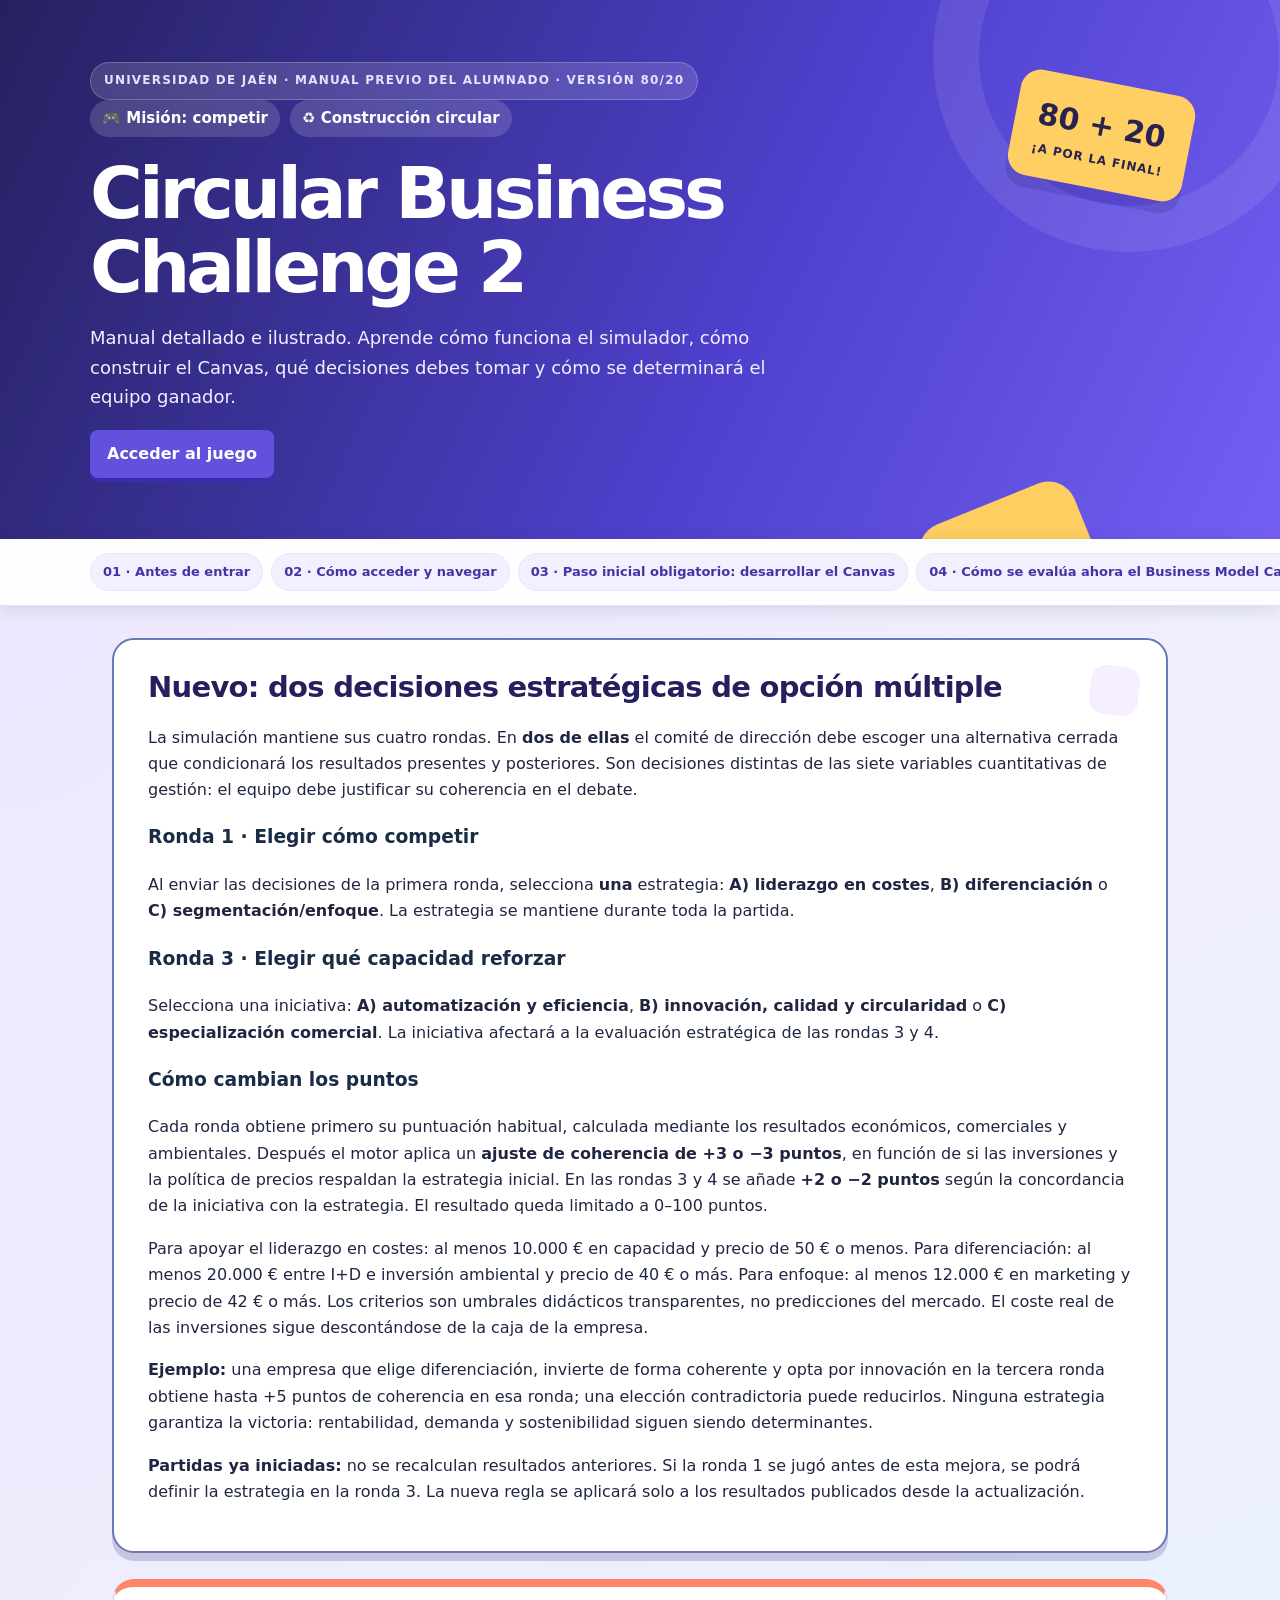
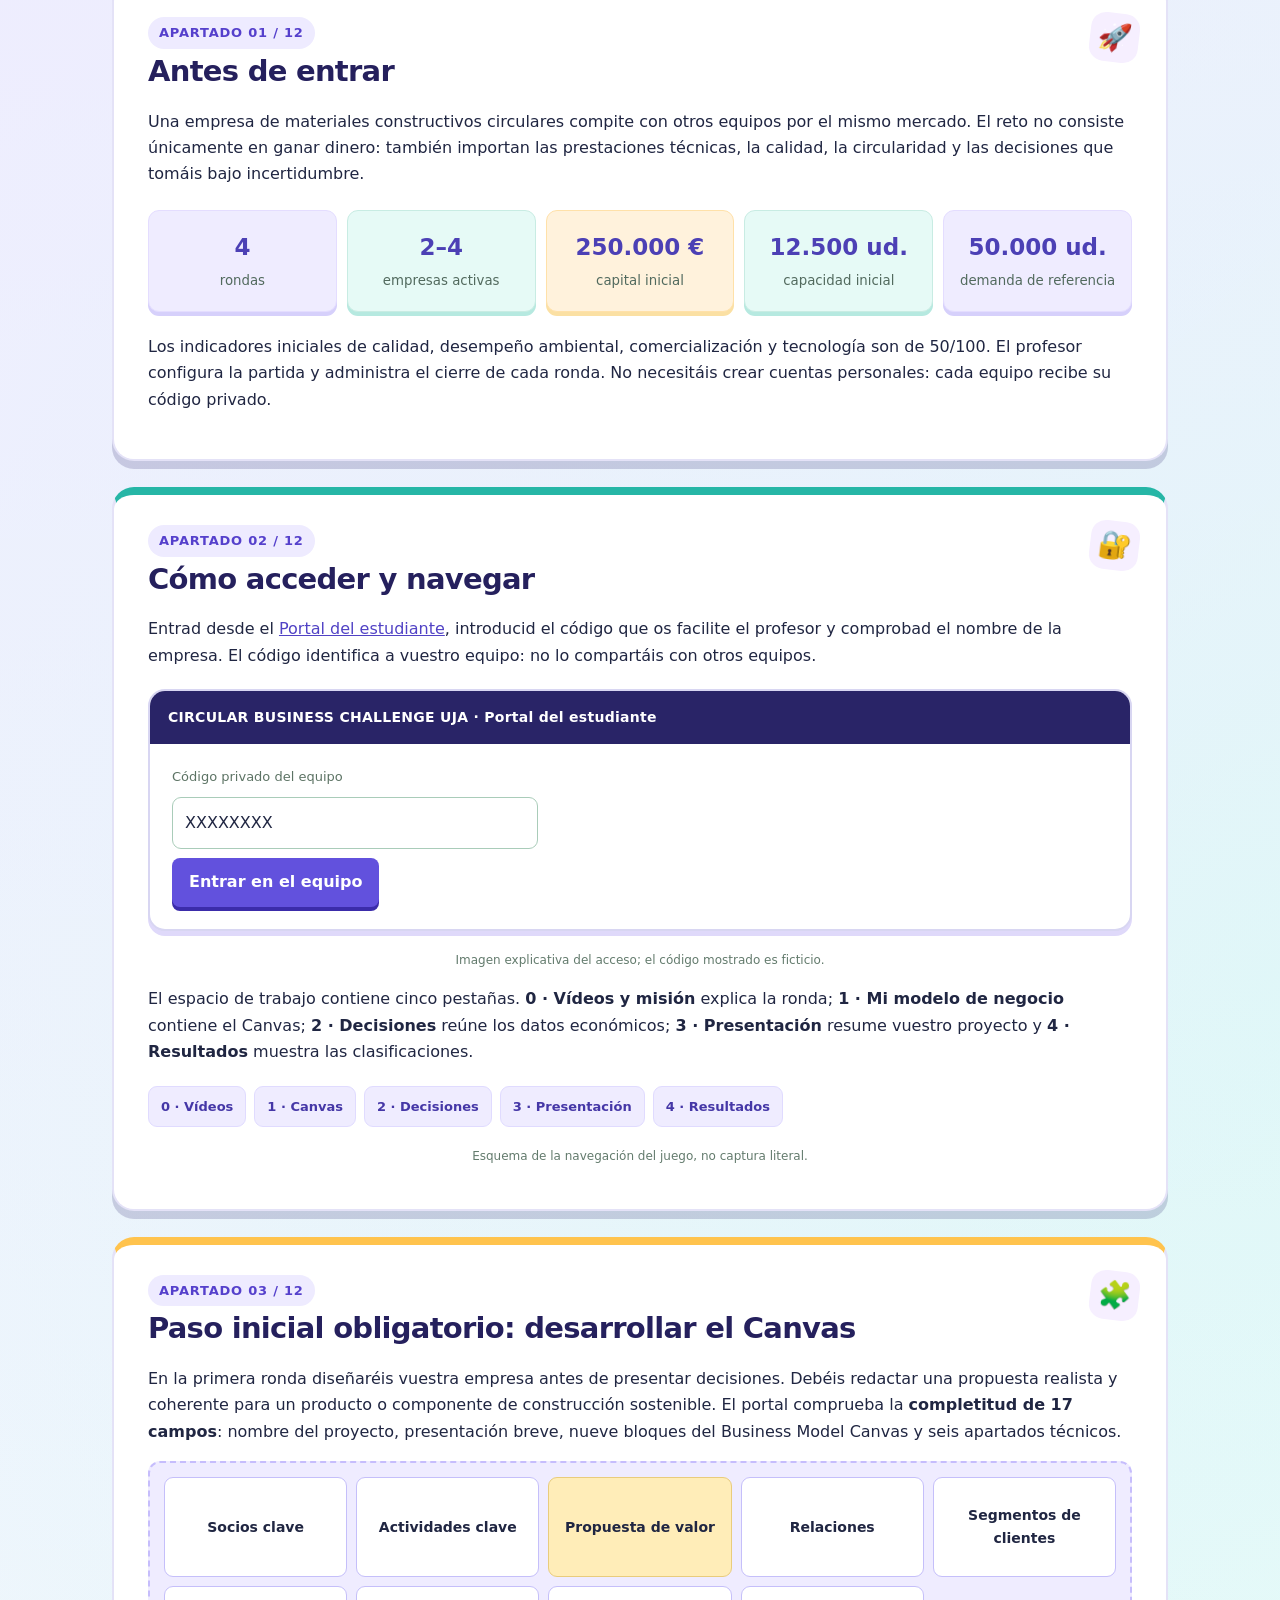
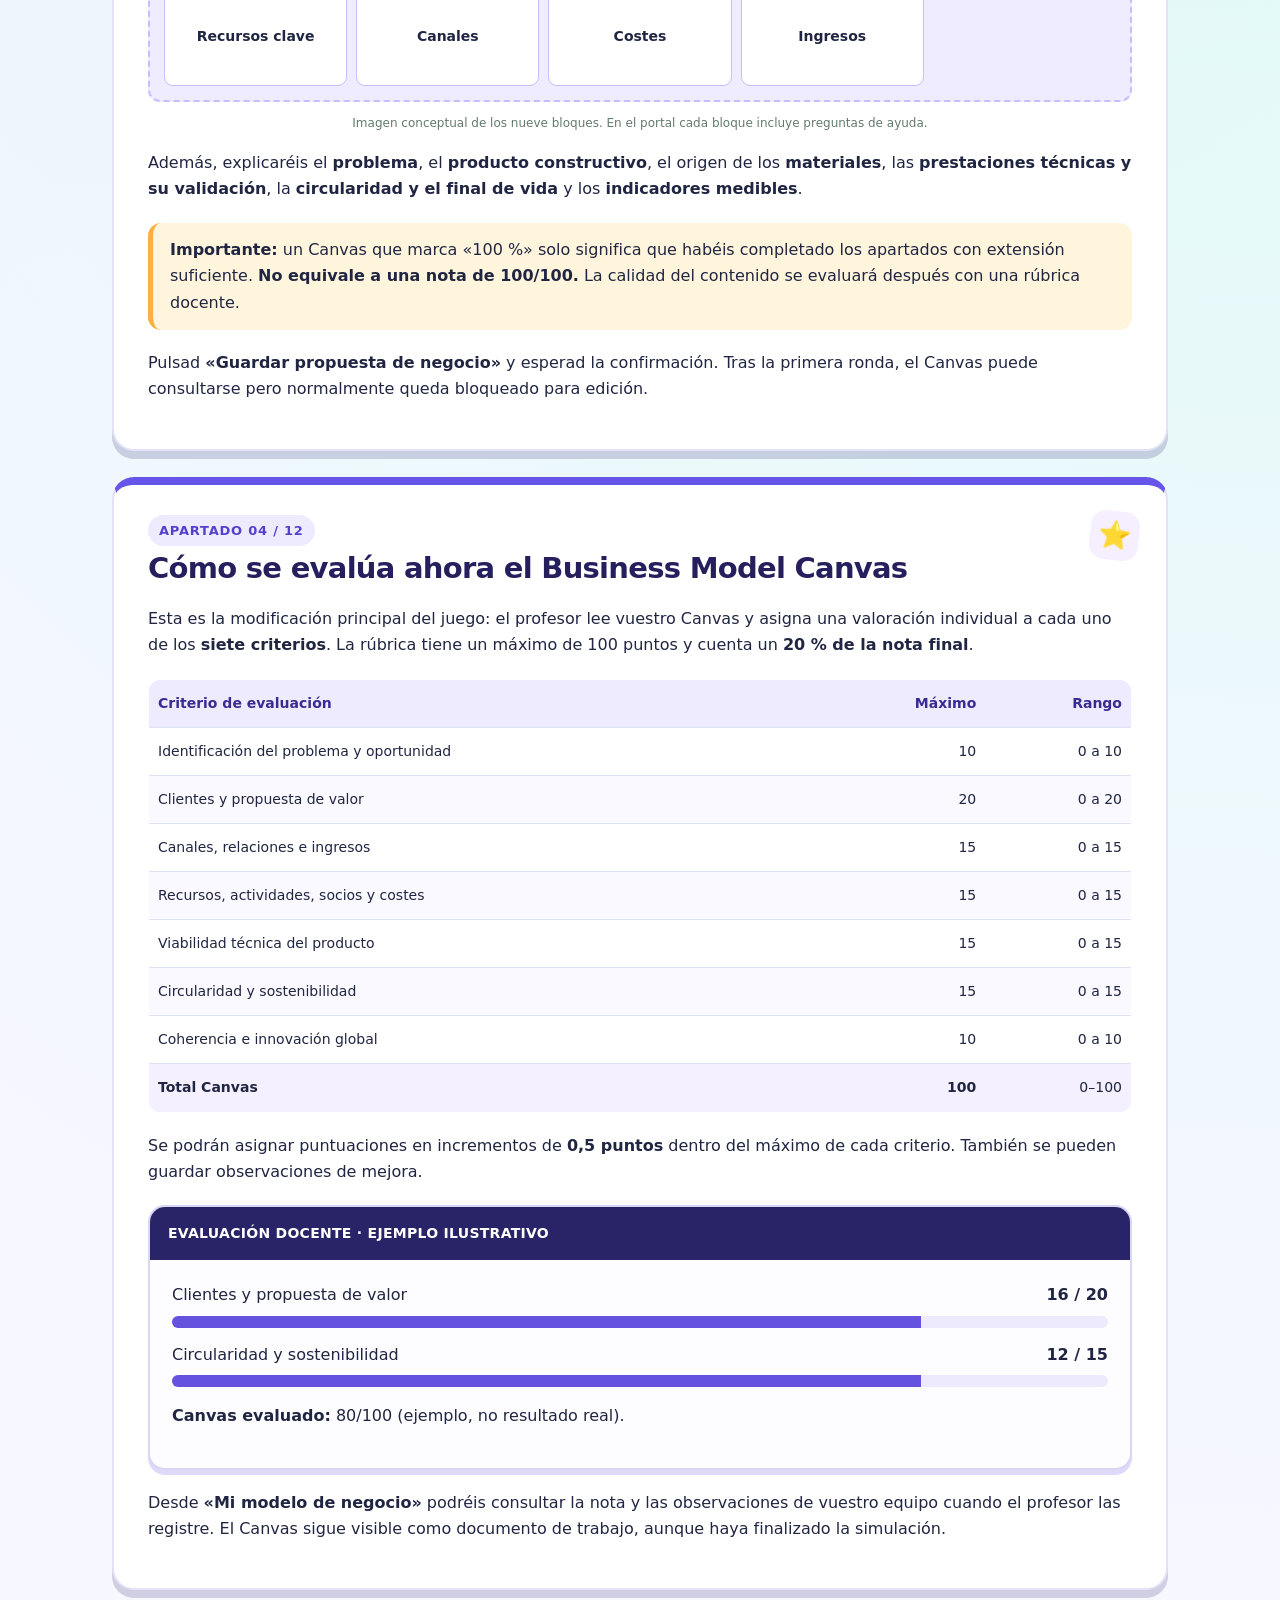
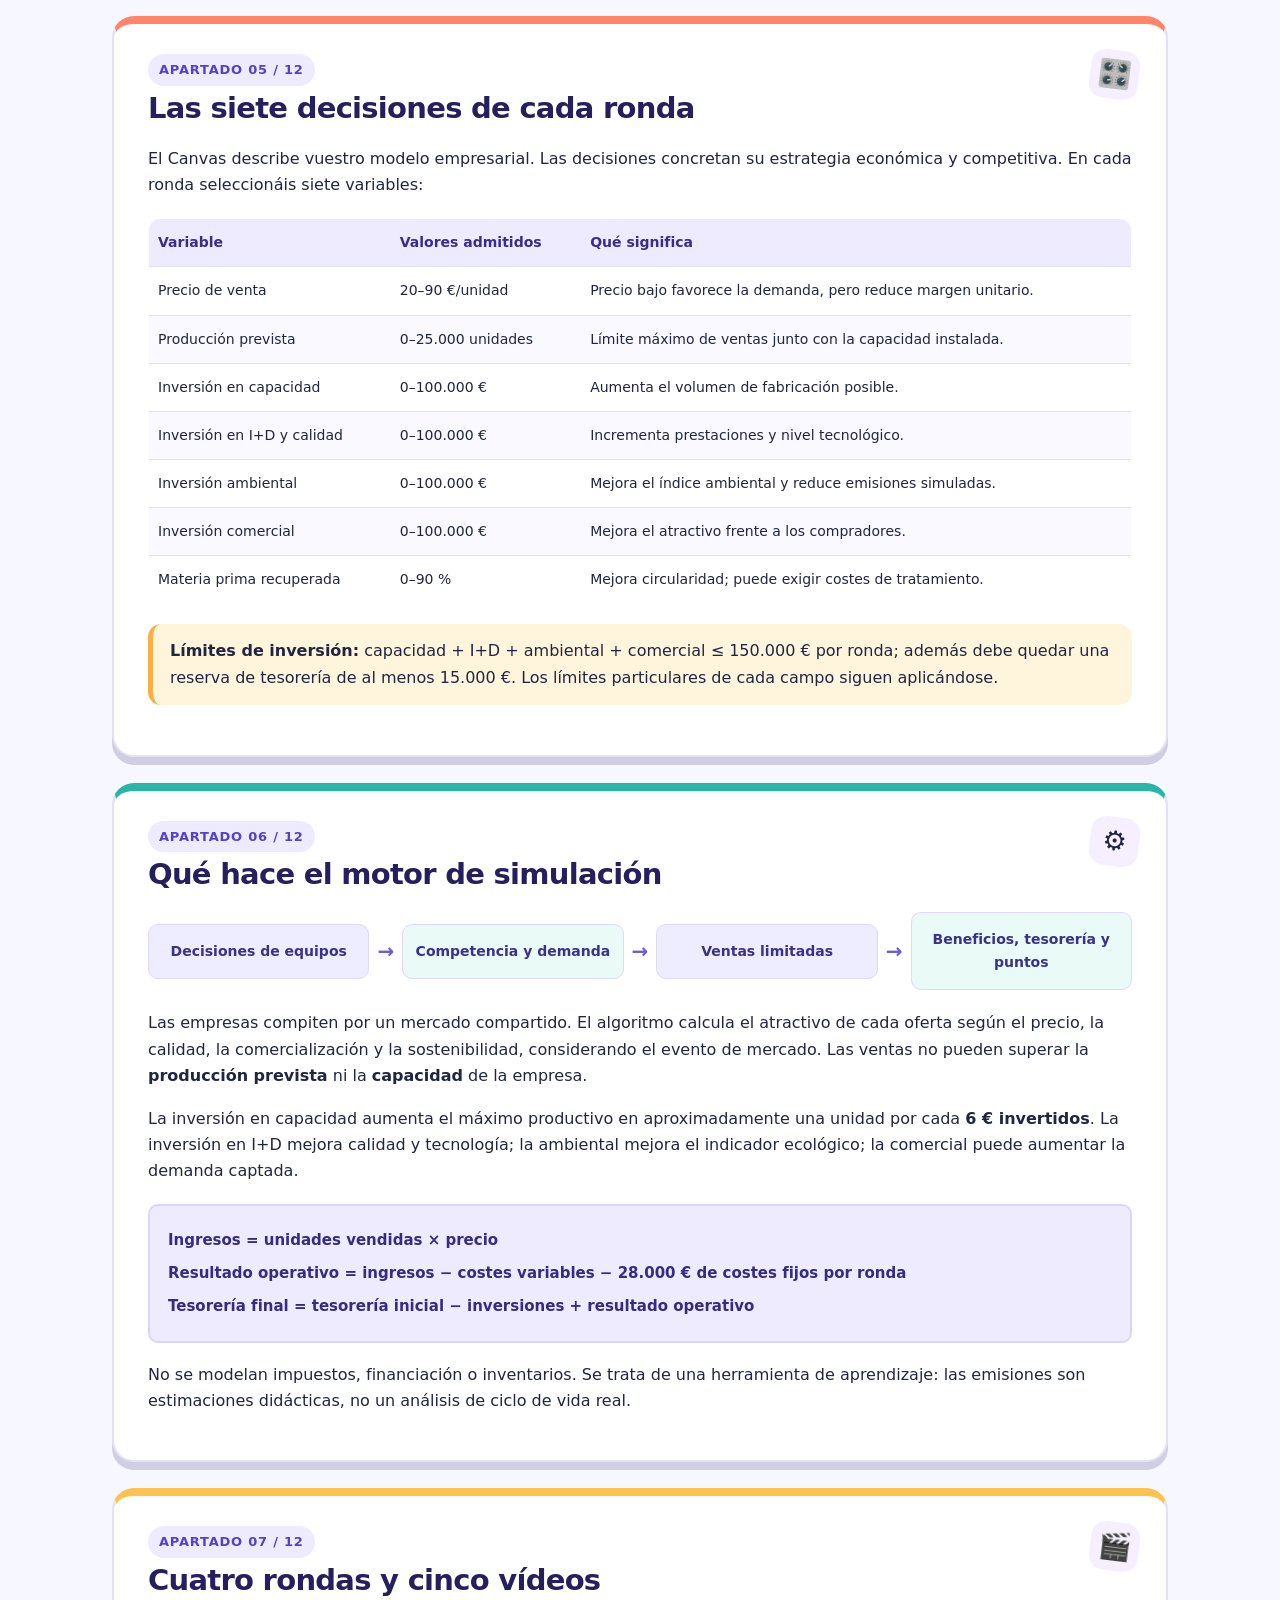
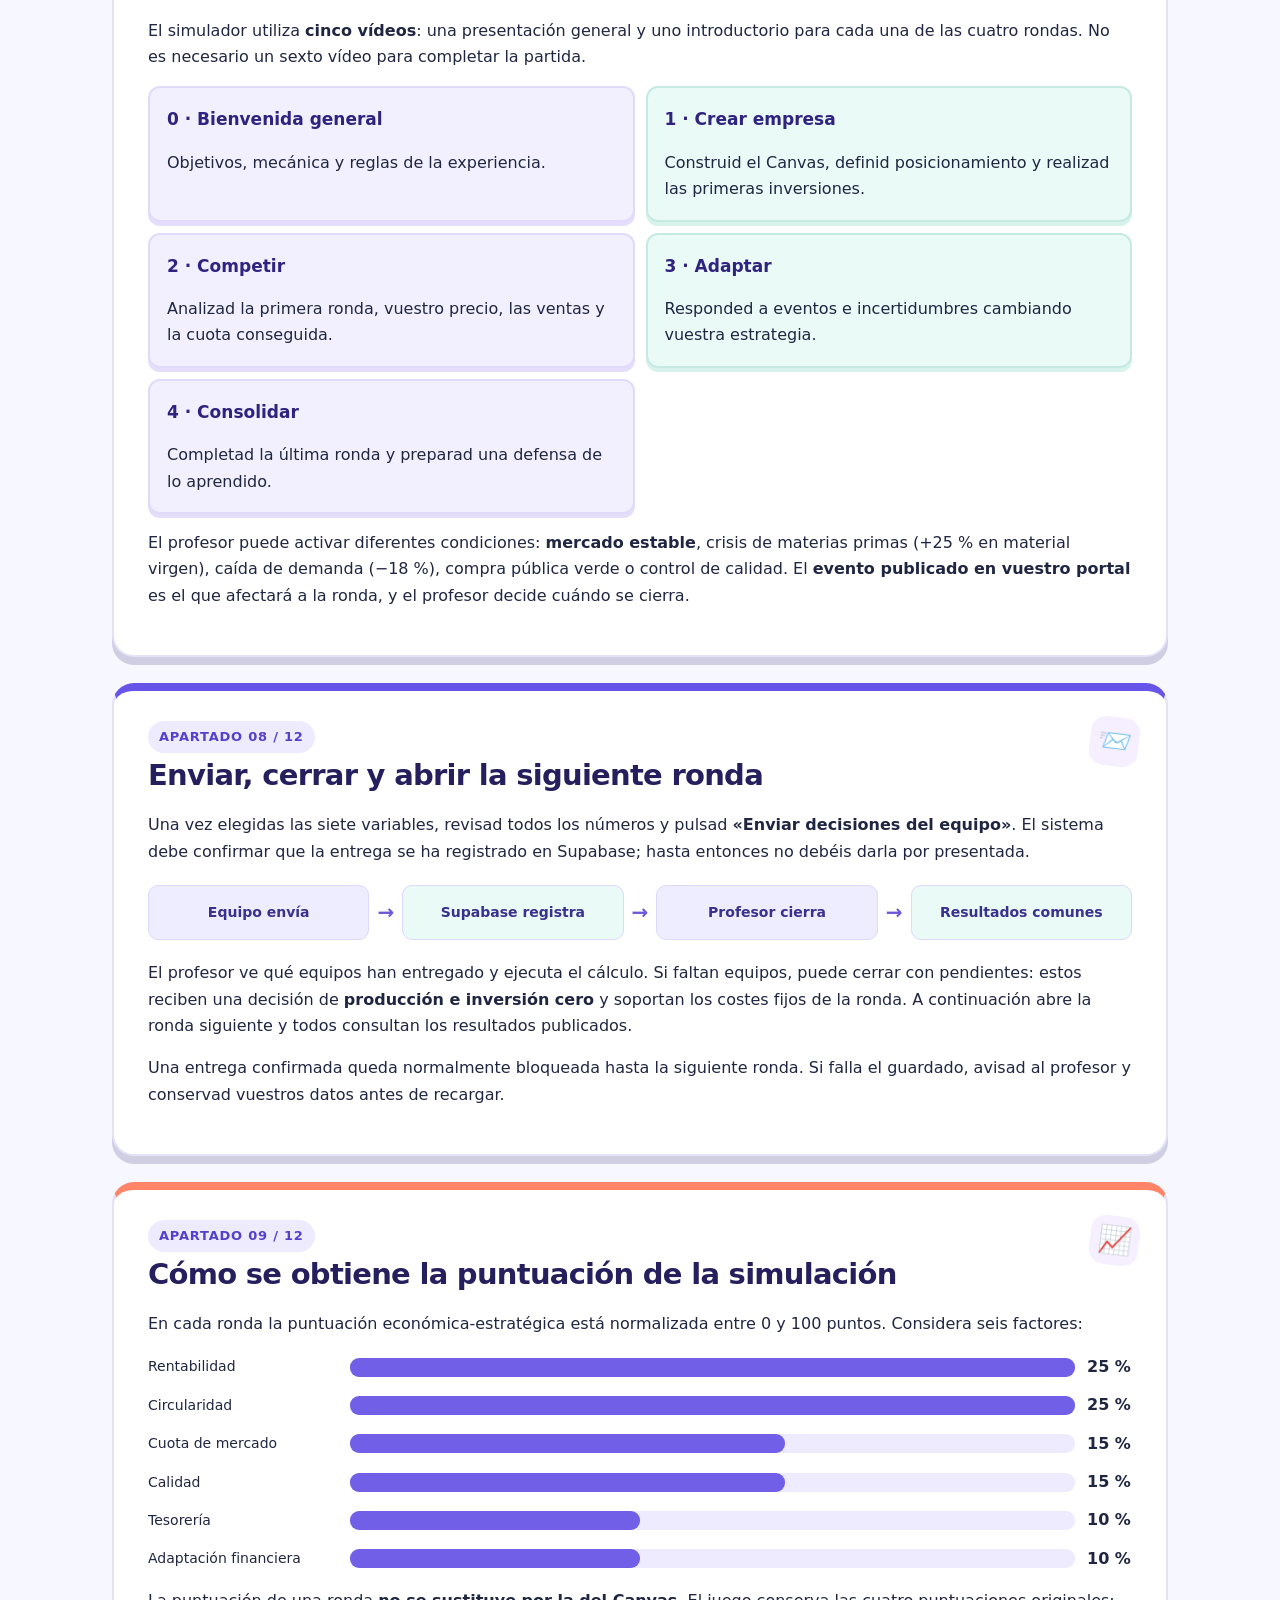
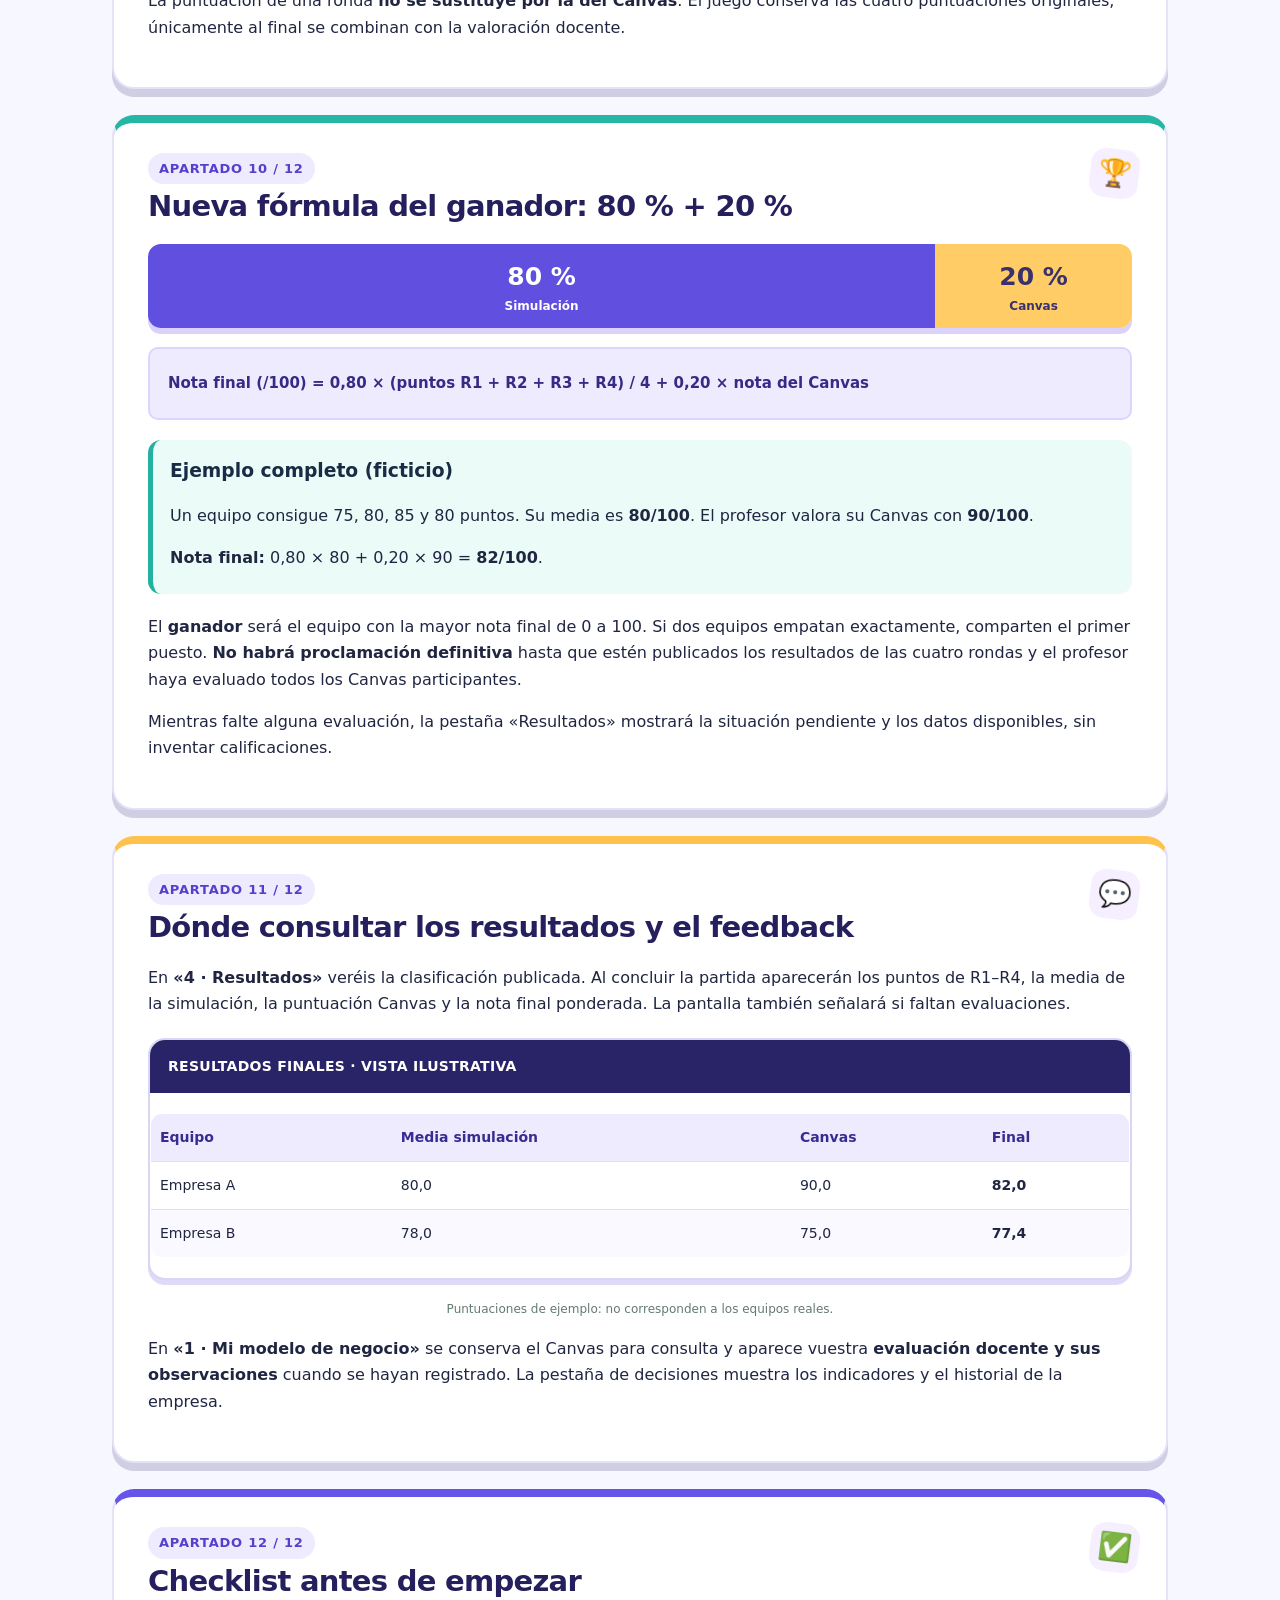
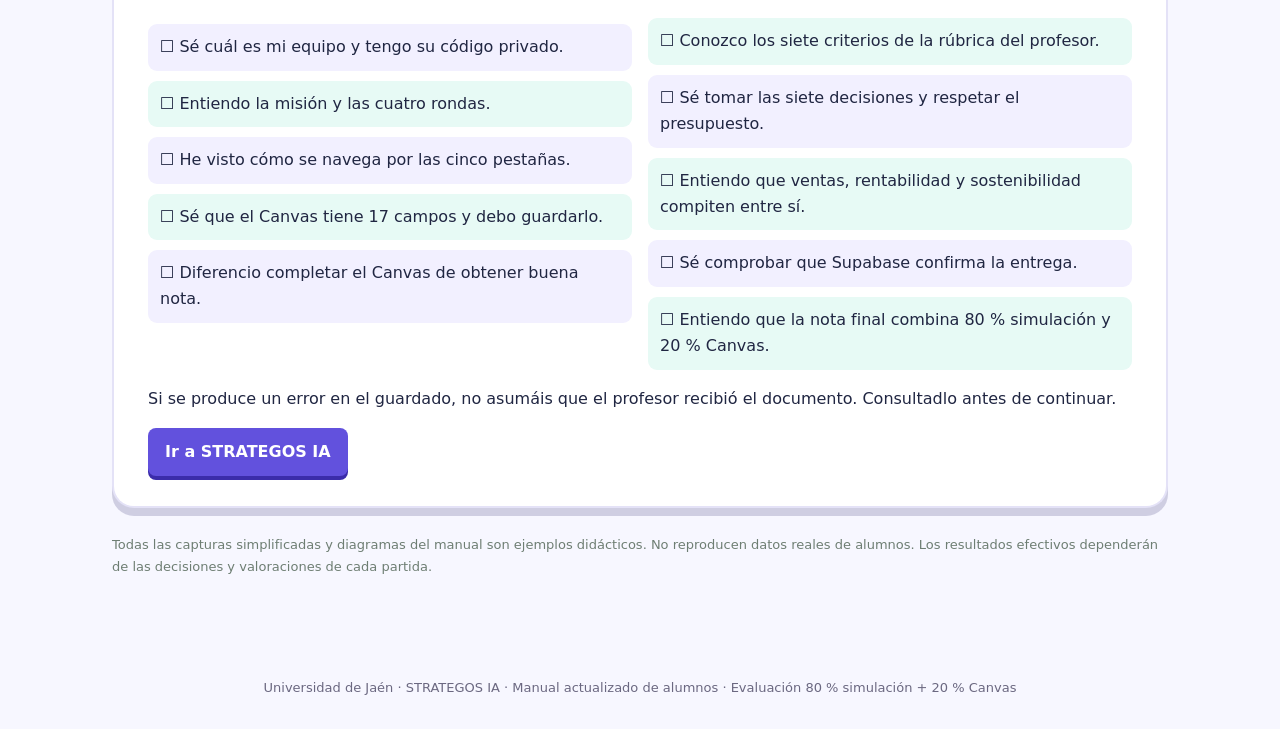
==== commit cfc6bf1d: "Documentar elecciones estratégicas y ajustes de coherencia de las rondas 1 y 3" ====
--- a/guia-alumnado.html
+++ b/guia-alumnado.html
@@ -61,4 +61,17 @@
 @media(max-width:650px){header{padding-top:35px;padding-bottom:35px}header h1{font-size:42px}.block{padding:22px 16px}.metrics{grid-template-columns:repeat(2,1fr)}.canvas-grid{grid-template-columns:repeat(3,1fr);gap:5px;padding:8px}.canvas-grid div{font-size:11px;min-height:75px}.process b{display:none}}
 @media(prefers-reduced-motion:reduce){html{scroll-behavior:auto}nav a{transition:none}}
 @media print{header{background:#4d40c9!important;print-color-adjust:exact}nav{display:none}.block{break-inside:avoid;box-shadow:none!important}.block:before{display:none}}
-</style></head><body><header><div class="eyebrow">UNIVERSIDAD DE JAÉN · MANUAL PREVIO DEL ALUMNADO · VERSIÓN 80/20</div><div class="hero-kicker"><span>🎮 Misión: competir</span><span>♻️ Construcción circular</span></div><h1>Circular Business<br>Challenge 2</h1><div class="hero-sticker">80 + 20<small>¡A POR LA FINAL!</small></div><p>Manual detallado e ilustrado. Aprende cómo funciona el simulador, cómo construir el Canvas, qué decisiones debes tomar y cómo se determinará el equipo ganador.</p><a class="action" href="./">Acceder al juego</a></header><nav><a href="#apartado-01">01 · Antes de entrar</a><a href="#apartado-02">02 · Cómo acceder y navegar</a><a href="#apartado-03">03 · Paso inicial obligatorio: desarrollar el Canvas</a><a href="#apartado-04">04 · Cómo se evalúa ahora el Business Model Canvas</a><a href="#apartado-05">05 · Las siete decisiones de cada ronda</a><a href="#apartado-06">06 · Qué hace el motor de simulación</a><a href="#apartado-07">07 · Cuatro rondas y cinco vídeos</a><a href="#apartado-08">08 · Enviar, cerrar y abrir la siguiente ronda</a><a href="#apartado-09">09 · Cómo se obtiene la puntuación de la simulación</a><a href="#apartado-10">10 · Nueva fórmula del ganador: 80 % + 20 %</a><a href="#apartado-11">11 · Dónde consultar los resultados y el feedback</a><a href="#apartado-12">12 · Checklist antes de empezar</a></nav><main><section class="block" id="apartado-01" data-icon="🚀"><span class="num">APARTADO 01 / 12</span><h2>Antes de entrar</h2><p>Una empresa de materiales constructivos circulares compite con otros equipos por el mismo mercado. El reto no consiste únicamente en ganar dinero: también importan las prestaciones técnicas, la calidad, la circularidad y las decisiones que tomáis bajo incertidumbre.</p><div class="metrics"><div><strong>4</strong><small>rondas</small></div><div><strong>2–4</strong><small>empresas activas</small></div><div><strong>250.000 €</strong><small>capital inicial</small></div><div><strong>12.500 ud.</strong><small>capacidad inicial</small></div><div><strong>50.000 ud.</strong><small>demanda de referencia</small></div></div><p>Los indicadores iniciales de calidad, desempeño ambiental, comercialización y tecnología son de 50/100. El profesor configura la partida y administra el cierre de cada ronda. No necesitáis crear cuentas personales: cada equipo recibe su código privado.</p></section><section class="block" id="apartado-02" data-icon="🔐"><span class="num">APARTADO 02 / 12</span><h2>Cómo acceder y navegar</h2><p>Entrad desde el <a href="./">Portal del estudiante</a>, introducid el código que os facilite el profesor y comprobad el nombre de la empresa. El código identifica a vuestro equipo: no lo compartáis con otros equipos.</p><div class="screen"><div class="screen-top">CIRCULAR BUSINESS CHALLENGE UJA · Portal del estudiante</div><div class="mock-form"><span>Código privado del equipo</span><div class="mock-input">XXXXXXXX</div><div class="mock-button">Entrar en el equipo</div></div></div><p class="caption">Imagen explicativa del acceso; el código mostrado es ficticio.</p><p>El espacio de trabajo contiene cinco pestañas. <strong>0 · Vídeos y misión</strong> explica la ronda; <strong>1 · Mi modelo de negocio</strong> contiene el Canvas; <strong>2 · Decisiones</strong> reúne los datos económicos; <strong>3 · Presentación</strong> resume vuestro proyecto y <strong>4 · Resultados</strong> muestra las clasificaciones.</p><div class="tabs-illustration"><span>0 · Vídeos</span><span>1 · Canvas</span><span>2 · Decisiones</span><span>3 · Presentación</span><span>4 · Resultados</span></div><p class="caption">Esquema de la navegación del juego, no captura literal.</p></section><section class="block" id="apartado-03" data-icon="🧩"><span class="num">APARTADO 03 / 12</span><h2>Paso inicial obligatorio: desarrollar el Canvas</h2><p>En la primera ronda diseñaréis vuestra empresa antes de presentar decisiones. Debéis redactar una propuesta realista y coherente para un producto o componente de construcción sostenible. El portal comprueba la <strong>completitud de 17 campos</strong>: nombre del proyecto, presentación breve, nueve bloques del Business Model Canvas y seis apartados técnicos.</p><div class="canvas-grid"><div>Socios clave</div><div>Actividades clave</div><div class="strong">Propuesta de valor</div><div>Relaciones</div><div>Segmentos de clientes</div><div>Recursos clave</div><div>Canales</div><div>Costes</div><div>Ingresos</div></div><p class="caption">Imagen conceptual de los nueve bloques. En el portal cada bloque incluye preguntas de ayuda.</p><p>Además, explicaréis el <strong>problema</strong>, el <strong>producto constructivo</strong>, el origen de los <strong>materiales</strong>, las <strong>prestaciones técnicas y su validación</strong>, la <strong>circularidad y el final de vida</strong> y los <strong>indicadores medibles</strong>.</p><div class="notice"><strong>Importante:</strong> un Canvas que marca «100 %» solo significa que habéis completado los apartados con extensión suficiente. <strong>No equivale a una nota de 100/100.</strong> La calidad del contenido se evaluará después con una rúbrica docente.</div><p>Pulsad <strong>«Guardar propuesta de negocio»</strong> y esperad la confirmación. Tras la primera ronda, el Canvas puede consultarse pero normalmente queda bloqueado para edición.</p></section><section class="block" id="apartado-04" data-icon="⭐"><span class="num">APARTADO 04 / 12</span><h2>Cómo se evalúa ahora el Business Model Canvas</h2><p>Esta es la modificación principal del juego: el profesor lee vuestro Canvas y asigna una valoración individual a cada uno de los <strong>siete criterios</strong>. La rúbrica tiene un máximo de 100 puntos y cuenta un <strong>20 % de la nota final</strong>.</p><table><thead><tr><th>Criterio de evaluación</th><th class="right">Máximo</th><th class="right">Rango</th></tr></thead><tbody><tr><td>Identificación del problema y oportunidad</td><td class="right">10</td><td class="right">0 a 10</td></tr><tr><td>Clientes y propuesta de valor</td><td class="right">20</td><td class="right">0 a 20</td></tr><tr><td>Canales, relaciones e ingresos</td><td class="right">15</td><td class="right">0 a 15</td></tr><tr><td>Recursos, actividades, socios y costes</td><td class="right">15</td><td class="right">0 a 15</td></tr><tr><td>Viabilidad técnica del producto</td><td class="right">15</td><td class="right">0 a 15</td></tr><tr><td>Circularidad y sostenibilidad</td><td class="right">15</td><td class="right">0 a 15</td></tr><tr><td>Coherencia e innovación global</td><td class="right">10</td><td class="right">0 a 10</td></tr><tr class="total"><td><strong>Total Canvas</strong></td><td class="right"><strong>100</strong></td><td class="right">0–100</td></tr></tbody></table><p>Se podrán asignar puntuaciones en incrementos de <strong>0,5 puntos</strong> dentro del máximo de cada criterio. También se pueden guardar observaciones de mejora.</p><div class="screen"><div class="screen-top">EVALUACIÓN DOCENTE · EJEMPLO ILUSTRATIVO</div><div class="rubric-vis"><div><span>Clientes y propuesta de valor</span><b>16 / 20</b></div><div class="progress"><i style="width:80%"></i></div><div><span>Circularidad y sostenibilidad</span><b>12 / 15</b></div><div class="progress"><i style="width:80%"></i></div><p><strong>Canvas evaluado:</strong> 80/100 (ejemplo, no resultado real).</p></div></div><p>Desde <strong>«Mi modelo de negocio»</strong> podréis consultar la nota y las observaciones de vuestro equipo cuando el profesor las registre. El Canvas sigue visible como documento de trabajo, aunque haya finalizado la simulación.</p></section><section class="block" id="apartado-05" data-icon="🎛️"><span class="num">APARTADO 05 / 12</span><h2>Las siete decisiones de cada ronda</h2><p>El Canvas describe vuestro modelo empresarial. Las decisiones concretan su estrategia económica y competitiva. En cada ronda seleccionáis siete variables:</p><table><thead><tr><th>Variable</th><th>Valores admitidos</th><th>Qué significa</th></tr></thead><tbody><tr><td>Precio de venta</td><td>20–90 €/unidad</td><td>Precio bajo favorece la demanda, pero reduce margen unitario.</td></tr><tr><td>Producción prevista</td><td>0–25.000 unidades</td><td>Límite máximo de ventas junto con la capacidad instalada.</td></tr><tr><td>Inversión en capacidad</td><td>0–100.000 €</td><td>Aumenta el volumen de fabricación posible.</td></tr><tr><td>Inversión en I+D y calidad</td><td>0–100.000 €</td><td>Incrementa prestaciones y nivel tecnológico.</td></tr><tr><td>Inversión ambiental</td><td>0–100.000 €</td><td>Mejora el índice ambiental y reduce emisiones simuladas.</td></tr><tr><td>Inversión comercial</td><td>0–100.000 €</td><td>Mejora el atractivo frente a los compradores.</td></tr><tr><td>Materia prima recuperada</td><td>0–90 %</td><td>Mejora circularidad; puede exigir costes de tratamiento.</td></tr></tbody></table><div class="notice"><strong>Límites de inversión:</strong> capacidad + I+D + ambiental + comercial ≤ 150.000 € por ronda; además debe quedar una reserva de tesorería de al menos 15.000 €. Los límites particulares de cada campo siguen aplicándose.</div></section><section class="block" id="apartado-06" data-icon="⚙️"><span class="num">APARTADO 06 / 12</span><h2>Qué hace el motor de simulación</h2><div class="process"><span>Decisiones de equipos</span><b>→</b><span>Competencia y demanda</span><b>→</b><span>Ventas limitadas</span><b>→</b><span>Beneficios, tesorería y puntos</span></div><p>Las empresas compiten por un mercado compartido. El algoritmo calcula el atractivo de cada oferta según el precio, la calidad, la comercialización y la sostenibilidad, considerando el evento de mercado. Las ventas no pueden superar la <strong>producción prevista</strong> ni la <strong>capacidad</strong> de la empresa.</p><p>La inversión en capacidad aumenta el máximo productivo en aproximadamente una unidad por cada <strong>6 € invertidos</strong>. La inversión en I+D mejora calidad y tecnología; la ambiental mejora el indicador ecológico; la comercial puede aumentar la demanda captada.</p><div class="formula"><strong>Ingresos</strong> = unidades vendidas × precio<br><strong>Resultado operativo</strong> = ingresos − costes variables − 28.000 € de costes fijos por ronda<br><strong>Tesorería final</strong> = tesorería inicial − inversiones + resultado operativo</div><p>No se modelan impuestos, financiación o inventarios. Se trata de una herramienta de aprendizaje: las emisiones son estimaciones didácticas, no un análisis de ciclo de vida real.</p></section><section class="block" id="apartado-07" data-icon="🎬"><span class="num">APARTADO 07 / 12</span><h2>Cuatro rondas y cinco vídeos</h2><p>El simulador utiliza <strong>cinco vídeos</strong>: una presentación general y uno introductorio para cada una de las cuatro rondas. No es necesario un sexto vídeo para completar la partida.</p><div class="round-grid"><article><strong>0 · Bienvenida general</strong><p>Objetivos, mecánica y reglas de la experiencia.</p></article><article><strong>1 · Crear empresa</strong><p>Construid el Canvas, definid posicionamiento y realizad las primeras inversiones.</p></article><article><strong>2 · Competir</strong><p>Analizad la primera ronda, vuestro precio, las ventas y la cuota conseguida.</p></article><article><strong>3 · Adaptar</strong><p>Responded a eventos e incertidumbres cambiando vuestra estrategia.</p></article><article><strong>4 · Consolidar</strong><p>Completad la última ronda y preparad una defensa de lo aprendido.</p></article></div><p>El profesor puede activar diferentes condiciones: <strong>mercado estable</strong>, crisis de materias primas (+25 % en material virgen), caída de demanda (−18 %), compra pública verde o control de calidad. El <strong>evento publicado en vuestro portal</strong> es el que afectará a la ronda, y el profesor decide cuándo se cierra.</p></section><section class="block" id="apartado-08" data-icon="📨"><span class="num">APARTADO 08 / 12</span><h2>Enviar, cerrar y abrir la siguiente ronda</h2><p>Una vez elegidas las siete variables, revisad todos los números y pulsad <strong>«Enviar decisiones del equipo»</strong>. El sistema debe confirmar que la entrega se ha registrado en Supabase; hasta entonces no debéis darla por presentada.</p><div class="process"><span>Equipo envía</span><b>→</b><span>Supabase registra</span><b>→</b><span>Profesor cierra</span><b>→</b><span>Resultados comunes</span></div><p>El profesor ve qué equipos han entregado y ejecuta el cálculo. Si faltan equipos, puede cerrar con pendientes: estos reciben una decisión de <strong>producción e inversión cero</strong> y soportan los costes fijos de la ronda. A continuación abre la ronda siguiente y todos consultan los resultados publicados.</p><p>Una entrega confirmada queda normalmente bloqueada hasta la siguiente ronda. Si falla el guardado, avisad al profesor y conservad vuestros datos antes de recargar.</p></section><section class="block" id="apartado-09" data-icon="📈"><span class="num">APARTADO 09 / 12</span><h2>Cómo se obtiene la puntuación de la simulación</h2><p>En cada ronda la puntuación económica-estratégica está normalizada entre 0 y 100 puntos. Considera seis factores:</p><div class="weight-bars"><div><label>Rentabilidad</label><div class="bar"><i style="width:100%"></i></div><strong>25 %</strong></div><div><label>Circularidad</label><div class="bar"><i style="width:100%"></i></div><strong>25 %</strong></div><div><label>Cuota de mercado</label><div class="bar"><i style="width:60%"></i></div><strong>15 %</strong></div><div><label>Calidad</label><div class="bar"><i style="width:60%"></i></div><strong>15 %</strong></div><div><label>Tesorería</label><div class="bar"><i style="width:40%"></i></div><strong>10 %</strong></div><div><label>Adaptación financiera</label><div class="bar"><i style="width:40%"></i></div><strong>10 %</strong></div></div><p>La puntuación de una ronda <strong>no se sustituye por la del Canvas</strong>. El juego conserva las cuatro puntuaciones originales; únicamente al final se combinan con la valoración docente.</p></section><section class="block" id="apartado-10" data-icon="🏆"><span class="num">APARTADO 10 / 12</span><h2>Nueva fórmula del ganador: 80 % + 20 %</h2><div class="big-weight"><div>80 %<small>Simulación</small></div><div>20 %<small>Canvas</small></div></div><div class="formula"><strong>Nota final (/100)</strong> = 0,80 × (puntos R1 + R2 + R3 + R4) / 4 + 0,20 × nota del Canvas</div><div class="example"><h3>Ejemplo completo (ficticio)</h3><p>Un equipo consigue 75, 80, 85 y 80 puntos. Su media es <strong>80/100</strong>. El profesor valora su Canvas con <strong>90/100</strong>.</p><p><strong>Nota final:</strong> 0,80 × 80 + 0,20 × 90 = <strong>82/100</strong>.</p></div><p>El <strong>ganador</strong> será el equipo con la mayor nota final de 0 a 100. Si dos equipos empatan exactamente, comparten el primer puesto. <strong>No habrá proclamación definitiva</strong> hasta que estén publicados los resultados de las cuatro rondas y el profesor haya evaluado todos los Canvas participantes.</p><p>Mientras falte alguna evaluación, la pestaña «Resultados» mostrará la situación pendiente y los datos disponibles, sin inventar calificaciones.</p></section><section class="block" id="apartado-11" data-icon="💬"><span class="num">APARTADO 11 / 12</span><h2>Dónde consultar los resultados y el feedback</h2><p>En <strong>«4 · Resultados»</strong> veréis la clasificación publicada. Al concluir la partida aparecerán los puntos de R1–R4, la media de la simulación, la puntuación Canvas y la nota final ponderada. La pantalla también señalará si faltan evaluaciones.</p><div class="screen"><div class="screen-top">RESULTADOS FINALES · VISTA ILUSTRATIVA</div><table><thead><tr><th>Equipo</th><th>Media simulación</th><th>Canvas</th><th>Final</th></tr></thead><tbody><tr><td>Empresa A</td><td>80,0</td><td>90,0</td><td><strong>82,0</strong></td></tr><tr><td>Empresa B</td><td>78,0</td><td>75,0</td><td><strong>77,4</strong></td></tr></tbody></table></div><p class="caption">Puntuaciones de ejemplo: no corresponden a los equipos reales.</p><p>En <strong>«1 · Mi modelo de negocio»</strong> se conserva el Canvas para consulta y aparece vuestra <strong>evaluación docente y sus observaciones</strong> cuando se hayan registrado. La pestaña de decisiones muestra los indicadores y el historial de la empresa.</p></section><section class="block" id="apartado-12" data-icon="✅"><span class="num">APARTADO 12 / 12</span><h2>Checklist antes de empezar</h2><div class="checklist"><p>☐ Sé cuál es mi equipo y tengo su código privado.</p><p>☐ Entiendo la misión y las cuatro rondas.</p><p>☐ He visto cómo se navega por las cinco pestañas.</p><p>☐ Sé que el Canvas tiene 17 campos y debo guardarlo.</p><p>☐ Diferencio completar el Canvas de obtener buena nota.</p><p>☐ Conozco los siete criterios de la rúbrica del profesor.</p><p>☐ Sé tomar las siete decisiones y respetar el presupuesto.</p><p>☐ Entiendo que ventas, rentabilidad y sostenibilidad compiten entre sí.</p><p>☐ Sé comprobar que Supabase confirma la entrega.</p><p>☐ Entiendo que la nota final combina 80 % simulación y 20 % Canvas.</p></div><p>Si se produce un error en el guardado, no asumáis que el profesor recibió el documento. Consultadlo antes de continuar.</p><a class="action" href="./">Ir a STRATEGOS IA</a></section><p class="note">Todas las capturas simplificadas y diagramas del manual son ejemplos didácticos. No reproducen datos reales de alumnos. Los resultados efectivos dependerán de las decisiones y valoraciones de cada partida.</p></main><footer>Universidad de Jaén · STRATEGOS IA · Manual actualizado de alumnos · Evaluación 80 % simulación + 20 % Canvas</footer></body></html>+</style></head><body><header><div class="eyebrow">UNIVERSIDAD DE JAÉN · MANUAL PREVIO DEL ALUMNADO · VERSIÓN 80/20</div><div class="hero-kicker"><span>🎮 Misión: competir</span><span>♻️ Construcción circular</span></div><h1>Circular Business<br>Challenge 2</h1><div class="hero-sticker">80 + 20<small>¡A POR LA FINAL!</small></div><p>Manual detallado e ilustrado. Aprende cómo funciona el simulador, cómo construir el Canvas, qué decisiones debes tomar y cómo se determinará el equipo ganador.</p><a class="action" href="./">Acceder al juego</a></header><nav><a href="#apartado-01">01 · Antes de entrar</a><a href="#apartado-02">02 · Cómo acceder y navegar</a><a href="#apartado-03">03 · Paso inicial obligatorio: desarrollar el Canvas</a><a href="#apartado-04">04 · Cómo se evalúa ahora el Business Model Canvas</a><a href="#apartado-05">05 · Las siete decisiones de cada ronda</a><a href="#apartado-06">06 · Qué hace el motor de simulación</a><a href="#apartado-07">07 · Cuatro rondas y cinco vídeos</a><a href="#apartado-08">08 · Enviar, cerrar y abrir la siguiente ronda</a><a href="#apartado-09">09 · Cómo se obtiene la puntuación de la simulación</a><a href="#apartado-10">10 · Nueva fórmula del ganador: 80 % + 20 %</a><a href="#apartado-11">11 · Dónde consultar los resultados y el feedback</a><a href="#apartado-12">12 · Checklist antes de empezar</a></nav><main><section class="block" id="elecciones-estrategicas" style="border:2px solid #6b78b3">
+<h2>Nuevo: dos decisiones estratégicas de opción múltiple</h2>
+<p>La simulación mantiene sus cuatro rondas. En <strong>dos de ellas</strong> el comité de dirección debe escoger una alternativa cerrada que condicionará los resultados presentes y posteriores. Son decisiones distintas de las siete variables cuantitativas de gestión: el equipo debe justificar su coherencia en el debate.</p>
+<h3>Ronda 1 · Elegir cómo competir</h3>
+<p>Al enviar las decisiones de la primera ronda, selecciona <strong>una</strong> estrategia: <strong>A) liderazgo en costes</strong>, <strong>B) diferenciación</strong> o <strong>C) segmentación/enfoque</strong>. La estrategia se mantiene durante toda la partida.</p>
+<h3>Ronda 3 · Elegir qué capacidad reforzar</h3>
+<p>Selecciona una iniciativa: <strong>A) automatización y eficiencia</strong>, <strong>B) innovación, calidad y circularidad</strong> o <strong>C) especialización comercial</strong>. La iniciativa afectará a la evaluación estratégica de las rondas 3 y 4.</p>
+<h3>Cómo cambian los puntos</h3>
+<p>Cada ronda obtiene primero su puntuación habitual, calculada mediante los resultados económicos, comerciales y ambientales. Después el motor aplica un <strong>ajuste de coherencia de +3 o −3 puntos</strong>, en función de si las inversiones y la política de precios respaldan la estrategia inicial. En las rondas 3 y 4 se añade <strong>+2 o −2 puntos</strong> según la concordancia de la iniciativa con la estrategia. El resultado queda limitado a 0–100 puntos.</p>
+<p>Para apoyar el liderazgo en costes: al menos 10.000 € en capacidad y precio de 50 € o menos. Para diferenciación: al menos 20.000 € entre I+D e inversión ambiental y precio de 40 € o más. Para enfoque: al menos 12.000 € en marketing y precio de 42 € o más. Los criterios son umbrales didácticos transparentes, no predicciones del mercado. El coste real de las inversiones sigue descontándose de la caja de la empresa.</p>
+<p><strong>Ejemplo:</strong> una empresa que elige diferenciación, invierte de forma coherente y opta por innovación en la tercera ronda obtiene hasta +5 puntos de coherencia en esa ronda; una elección contradictoria puede reducirlos. Ninguna estrategia garantiza la victoria: rentabilidad, demanda y sostenibilidad siguen siendo determinantes.</p>
+<p><strong>Partidas ya iniciadas:</strong> no se recalculan resultados anteriores. Si la ronda 1 se jugó antes de esta mejora, se podrá definir la estrategia en la ronda 3. La nueva regla se aplicará solo a los resultados publicados desde la actualización.</p>
+</section>
+<section class="block" id="apartado-01" data-icon="🚀"><span class="num">APARTADO 01 / 12</span><h2>Antes de entrar</h2><p>Una empresa de materiales constructivos circulares compite con otros equipos por el mismo mercado. El reto no consiste únicamente en ganar dinero: también importan las prestaciones técnicas, la calidad, la circularidad y las decisiones que tomáis bajo incertidumbre.</p><div class="metrics"><div><strong>4</strong><small>rondas</small></div><div><strong>2–4</strong><small>empresas activas</small></div><div><strong>250.000 €</strong><small>capital inicial</small></div><div><strong>12.500 ud.</strong><small>capacidad inicial</small></div><div><strong>50.000 ud.</strong><small>demanda de referencia</small></div></div><p>Los indicadores iniciales de calidad, desempeño ambiental, comercialización y tecnología son de 50/100. El profesor configura la partida y administra el cierre de cada ronda. No necesitáis crear cuentas personales: cada equipo recibe su código privado.</p></section><section class="block" id="apartado-02" data-icon="🔐"><span class="num">APARTADO 02 / 12</span><h2>Cómo acceder y navegar</h2><p>Entrad desde el <a href="./">Portal del estudiante</a>, introducid el código que os facilite el profesor y comprobad el nombre de la empresa. El código identifica a vuestro equipo: no lo compartáis con otros equipos.</p><div class="screen"><div class="screen-top">CIRCULAR BUSINESS CHALLENGE UJA · Portal del estudiante</div><div class="mock-form"><span>Código privado del equipo</span><div class="mock-input">XXXXXXXX</div><div class="mock-button">Entrar en el equipo</div></div></div><p class="caption">Imagen explicativa del acceso; el código mostrado es ficticio.</p><p>El espacio de trabajo contiene cinco pestañas. <strong>0 · Vídeos y misión</strong> explica la ronda; <strong>1 · Mi modelo de negocio</strong> contiene el Canvas; <strong>2 · Decisiones</strong> reúne los datos económicos; <strong>3 · Presentación</strong> resume vuestro proyecto y <strong>4 · Resultados</strong> muestra las clasificaciones.</p><div class="tabs-illustration"><span>0 · Vídeos</span><span>1 · Canvas</span><span>2 · Decisiones</span><span>3 · Presentación</span><span>4 · Resultados</span></div><p class="caption">Esquema de la navegación del juego, no captura literal.</p></section><section class="block" id="apartado-03" data-icon="🧩"><span class="num">APARTADO 03 / 12</span><h2>Paso inicial obligatorio: desarrollar el Canvas</h2><p>En la primera ronda diseñaréis vuestra empresa antes de presentar decisiones. Debéis redactar una propuesta realista y coherente para un producto o componente de construcción sostenible. El portal comprueba la <strong>completitud de 17 campos</strong>: nombre del proyecto, presentación breve, nueve bloques del Business Model Canvas y seis apartados técnicos.</p><div class="canvas-grid"><div>Socios clave</div><div>Actividades clave</div><div class="strong">Propuesta de valor</div><div>Relaciones</div><div>Segmentos de clientes</div><div>Recursos clave</div><div>Canales</div><div>Costes</div><div>Ingresos</div></div><p class="caption">Imagen conceptual de los nueve bloques. En el portal cada bloque incluye preguntas de ayuda.</p><p>Además, explicaréis el <strong>problema</strong>, el <strong>producto constructivo</strong>, el origen de los <strong>materiales</strong>, las <strong>prestaciones técnicas y su validación</strong>, la <strong>circularidad y el final de vida</strong> y los <strong>indicadores medibles</strong>.</p><div class="notice"><strong>Importante:</strong> un Canvas que marca «100 %» solo significa que habéis completado los apartados con extensión suficiente. <strong>No equivale a una nota de 100/100.</strong> La calidad del contenido se evaluará después con una rúbrica docente.</div><p>Pulsad <strong>«Guardar propuesta de negocio»</strong> y esperad la confirmación. Tras la primera ronda, el Canvas puede consultarse pero normalmente queda bloqueado para edición.</p></section><section class="block" id="apartado-04" data-icon="⭐"><span class="num">APARTADO 04 / 12</span><h2>Cómo se evalúa ahora el Business Model Canvas</h2><p>Esta es la modificación principal del juego: el profesor lee vuestro Canvas y asigna una valoración individual a cada uno de los <strong>siete criterios</strong>. La rúbrica tiene un máximo de 100 puntos y cuenta un <strong>20 % de la nota final</strong>.</p><table><thead><tr><th>Criterio de evaluación</th><th class="right">Máximo</th><th class="right">Rango</th></tr></thead><tbody><tr><td>Identificación del problema y oportunidad</td><td class="right">10</td><td class="right">0 a 10</td></tr><tr><td>Clientes y propuesta de valor</td><td class="right">20</td><td class="right">0 a 20</td></tr><tr><td>Canales, relaciones e ingresos</td><td class="right">15</td><td class="right">0 a 15</td></tr><tr><td>Recursos, actividades, socios y costes</td><td class="right">15</td><td class="right">0 a 15</td></tr><tr><td>Viabilidad técnica del producto</td><td class="right">15</td><td class="right">0 a 15</td></tr><tr><td>Circularidad y sostenibilidad</td><td class="right">15</td><td class="right">0 a 15</td></tr><tr><td>Coherencia e innovación global</td><td class="right">10</td><td class="right">0 a 10</td></tr><tr class="total"><td><strong>Total Canvas</strong></td><td class="right"><strong>100</strong></td><td class="right">0–100</td></tr></tbody></table><p>Se podrán asignar puntuaciones en incrementos de <strong>0,5 puntos</strong> dentro del máximo de cada criterio. También se pueden guardar observaciones de mejora.</p><div class="screen"><div class="screen-top">EVALUACIÓN DOCENTE · EJEMPLO ILUSTRATIVO</div><div class="rubric-vis"><div><span>Clientes y propuesta de valor</span><b>16 / 20</b></div><div class="progress"><i style="width:80%"></i></div><div><span>Circularidad y sostenibilidad</span><b>12 / 15</b></div><div class="progress"><i style="width:80%"></i></div><p><strong>Canvas evaluado:</strong> 80/100 (ejemplo, no resultado real).</p></div></div><p>Desde <strong>«Mi modelo de negocio»</strong> podréis consultar la nota y las observaciones de vuestro equipo cuando el profesor las registre. El Canvas sigue visible como documento de trabajo, aunque haya finalizado la simulación.</p></section><section class="block" id="apartado-05" data-icon="🎛️"><span class="num">APARTADO 05 / 12</span><h2>Las siete decisiones de cada ronda</h2><p>El Canvas describe vuestro modelo empresarial. Las decisiones concretan su estrategia económica y competitiva. En cada ronda seleccionáis siete variables:</p><table><thead><tr><th>Variable</th><th>Valores admitidos</th><th>Qué significa</th></tr></thead><tbody><tr><td>Precio de venta</td><td>20–90 €/unidad</td><td>Precio bajo favorece la demanda, pero reduce margen unitario.</td></tr><tr><td>Producción prevista</td><td>0–25.000 unidades</td><td>Límite máximo de ventas junto con la capacidad instalada.</td></tr><tr><td>Inversión en capacidad</td><td>0–100.000 €</td><td>Aumenta el volumen de fabricación posible.</td></tr><tr><td>Inversión en I+D y calidad</td><td>0–100.000 €</td><td>Incrementa prestaciones y nivel tecnológico.</td></tr><tr><td>Inversión ambiental</td><td>0–100.000 €</td><td>Mejora el índice ambiental y reduce emisiones simuladas.</td></tr><tr><td>Inversión comercial</td><td>0–100.000 €</td><td>Mejora el atractivo frente a los compradores.</td></tr><tr><td>Materia prima recuperada</td><td>0–90 %</td><td>Mejora circularidad; puede exigir costes de tratamiento.</td></tr></tbody></table><div class="notice"><strong>Límites de inversión:</strong> capacidad + I+D + ambiental + comercial ≤ 150.000 € por ronda; además debe quedar una reserva de tesorería de al menos 15.000 €. Los límites particulares de cada campo siguen aplicándose.</div></section><section class="block" id="apartado-06" data-icon="⚙️"><span class="num">APARTADO 06 / 12</span><h2>Qué hace el motor de simulación</h2><div class="process"><span>Decisiones de equipos</span><b>→</b><span>Competencia y demanda</span><b>→</b><span>Ventas limitadas</span><b>→</b><span>Beneficios, tesorería y puntos</span></div><p>Las empresas compiten por un mercado compartido. El algoritmo calcula el atractivo de cada oferta según el precio, la calidad, la comercialización y la sostenibilidad, considerando el evento de mercado. Las ventas no pueden superar la <strong>producción prevista</strong> ni la <strong>capacidad</strong> de la empresa.</p><p>La inversión en capacidad aumenta el máximo productivo en aproximadamente una unidad por cada <strong>6 € invertidos</strong>. La inversión en I+D mejora calidad y tecnología; la ambiental mejora el indicador ecológico; la comercial puede aumentar la demanda captada.</p><div class="formula"><strong>Ingresos</strong> = unidades vendidas × precio<br><strong>Resultado operativo</strong> = ingresos − costes variables − 28.000 € de costes fijos por ronda<br><strong>Tesorería final</strong> = tesorería inicial − inversiones + resultado operativo</div><p>No se modelan impuestos, financiación o inventarios. Se trata de una herramienta de aprendizaje: las emisiones son estimaciones didácticas, no un análisis de ciclo de vida real.</p></section><section class="block" id="apartado-07" data-icon="🎬"><span class="num">APARTADO 07 / 12</span><h2>Cuatro rondas y cinco vídeos</h2><p>El simulador utiliza <strong>cinco vídeos</strong>: una presentación general y uno introductorio para cada una de las cuatro rondas. No es necesario un sexto vídeo para completar la partida.</p><div class="round-grid"><article><strong>0 · Bienvenida general</strong><p>Objetivos, mecánica y reglas de la experiencia.</p></article><article><strong>1 · Crear empresa</strong><p>Construid el Canvas, definid posicionamiento y realizad las primeras inversiones.</p></article><article><strong>2 · Competir</strong><p>Analizad la primera ronda, vuestro precio, las ventas y la cuota conseguida.</p></article><article><strong>3 · Adaptar</strong><p>Responded a eventos e incertidumbres cambiando vuestra estrategia.</p></article><article><strong>4 · Consolidar</strong><p>Completad la última ronda y preparad una defensa de lo aprendido.</p></article></div><p>El profesor puede activar diferentes condiciones: <strong>mercado estable</strong>, crisis de materias primas (+25 % en material virgen), caída de demanda (−18 %), compra pública verde o control de calidad. El <strong>evento publicado en vuestro portal</strong> es el que afectará a la ronda, y el profesor decide cuándo se cierra.</p></section><section class="block" id="apartado-08" data-icon="📨"><span class="num">APARTADO 08 / 12</span><h2>Enviar, cerrar y abrir la siguiente ronda</h2><p>Una vez elegidas las siete variables, revisad todos los números y pulsad <strong>«Enviar decisiones del equipo»</strong>. El sistema debe confirmar que la entrega se ha registrado en Supabase; hasta entonces no debéis darla por presentada.</p><div class="process"><span>Equipo envía</span><b>→</b><span>Supabase registra</span><b>→</b><span>Profesor cierra</span><b>→</b><span>Resultados comunes</span></div><p>El profesor ve qué equipos han entregado y ejecuta el cálculo. Si faltan equipos, puede cerrar con pendientes: estos reciben una decisión de <strong>producción e inversión cero</strong> y soportan los costes fijos de la ronda. A continuación abre la ronda siguiente y todos consultan los resultados publicados.</p><p>Una entrega confirmada queda normalmente bloqueada hasta la siguiente ronda. Si falla el guardado, avisad al profesor y conservad vuestros datos antes de recargar.</p></section><section class="block" id="apartado-09" data-icon="📈"><span class="num">APARTADO 09 / 12</span><h2>Cómo se obtiene la puntuación de la simulación</h2><p>En cada ronda la puntuación económica-estratégica está normalizada entre 0 y 100 puntos. Considera seis factores:</p><div class="weight-bars"><div><label>Rentabilidad</label><div class="bar"><i style="width:100%"></i></div><strong>25 %</strong></div><div><label>Circularidad</label><div class="bar"><i style="width:100%"></i></div><strong>25 %</strong></div><div><label>Cuota de mercado</label><div class="bar"><i style="width:60%"></i></div><strong>15 %</strong></div><div><label>Calidad</label><div class="bar"><i style="width:60%"></i></div><strong>15 %</strong></div><div><label>Tesorería</label><div class="bar"><i style="width:40%"></i></div><strong>10 %</strong></div><div><label>Adaptación financiera</label><div class="bar"><i style="width:40%"></i></div><strong>10 %</strong></div></div><p>La puntuación de una ronda <strong>no se sustituye por la del Canvas</strong>. El juego conserva las cuatro puntuaciones originales; únicamente al final se combinan con la valoración docente.</p></section><section class="block" id="apartado-10" data-icon="🏆"><span class="num">APARTADO 10 / 12</span><h2>Nueva fórmula del ganador: 80 % + 20 %</h2><div class="big-weight"><div>80 %<small>Simulación</small></div><div>20 %<small>Canvas</small></div></div><div class="formula"><strong>Nota final (/100)</strong> = 0,80 × (puntos R1 + R2 + R3 + R4) / 4 + 0,20 × nota del Canvas</div><div class="example"><h3>Ejemplo completo (ficticio)</h3><p>Un equipo consigue 75, 80, 85 y 80 puntos. Su media es <strong>80/100</strong>. El profesor valora su Canvas con <strong>90/100</strong>.</p><p><strong>Nota final:</strong> 0,80 × 80 + 0,20 × 90 = <strong>82/100</strong>.</p></div><p>El <strong>ganador</strong> será el equipo con la mayor nota final de 0 a 100. Si dos equipos empatan exactamente, comparten el primer puesto. <strong>No habrá proclamación definitiva</strong> hasta que estén publicados los resultados de las cuatro rondas y el profesor haya evaluado todos los Canvas participantes.</p><p>Mientras falte alguna evaluación, la pestaña «Resultados» mostrará la situación pendiente y los datos disponibles, sin inventar calificaciones.</p></section><section class="block" id="apartado-11" data-icon="💬"><span class="num">APARTADO 11 / 12</span><h2>Dónde consultar los resultados y el feedback</h2><p>En <strong>«4 · Resultados»</strong> veréis la clasificación publicada. Al concluir la partida aparecerán los puntos de R1–R4, la media de la simulación, la puntuación Canvas y la nota final ponderada. La pantalla también señalará si faltan evaluaciones.</p><div class="screen"><div class="screen-top">RESULTADOS FINALES · VISTA ILUSTRATIVA</div><table><thead><tr><th>Equipo</th><th>Media simulación</th><th>Canvas</th><th>Final</th></tr></thead><tbody><tr><td>Empresa A</td><td>80,0</td><td>90,0</td><td><strong>82,0</strong></td></tr><tr><td>Empresa B</td><td>78,0</td><td>75,0</td><td><strong>77,4</strong></td></tr></tbody></table></div><p class="caption">Puntuaciones de ejemplo: no corresponden a los equipos reales.</p><p>En <strong>«1 · Mi modelo de negocio»</strong> se conserva el Canvas para consulta y aparece vuestra <strong>evaluación docente y sus observaciones</strong> cuando se hayan registrado. La pestaña de decisiones muestra los indicadores y el historial de la empresa.</p></section><section class="block" id="apartado-12" data-icon="✅"><span class="num">APARTADO 12 / 12</span><h2>Checklist antes de empezar</h2><div class="checklist"><p>☐ Sé cuál es mi equipo y tengo su código privado.</p><p>☐ Entiendo la misión y las cuatro rondas.</p><p>☐ He visto cómo se navega por las cinco pestañas.</p><p>☐ Sé que el Canvas tiene 17 campos y debo guardarlo.</p><p>☐ Diferencio completar el Canvas de obtener buena nota.</p><p>☐ Conozco los siete criterios de la rúbrica del profesor.</p><p>☐ Sé tomar las siete decisiones y respetar el presupuesto.</p><p>☐ Entiendo que ventas, rentabilidad y sostenibilidad compiten entre sí.</p><p>☐ Sé comprobar que Supabase confirma la entrega.</p><p>☐ Entiendo que la nota final combina 80 % simulación y 20 % Canvas.</p></div><p>Si se produce un error en el guardado, no asumáis que el profesor recibió el documento. Consultadlo antes de continuar.</p><a class="action" href="./">Ir a STRATEGOS IA</a></section><p class="note">Todas las capturas simplificadas y diagramas del manual son ejemplos didácticos. No reproducen datos reales de alumnos. Los resultados efectivos dependerán de las decisiones y valoraciones de cada partida.</p></main><footer>Universidad de Jaén · STRATEGOS IA · Manual actualizado de alumnos · Evaluación 80 % simulación + 20 % Canvas</footer></body></html>
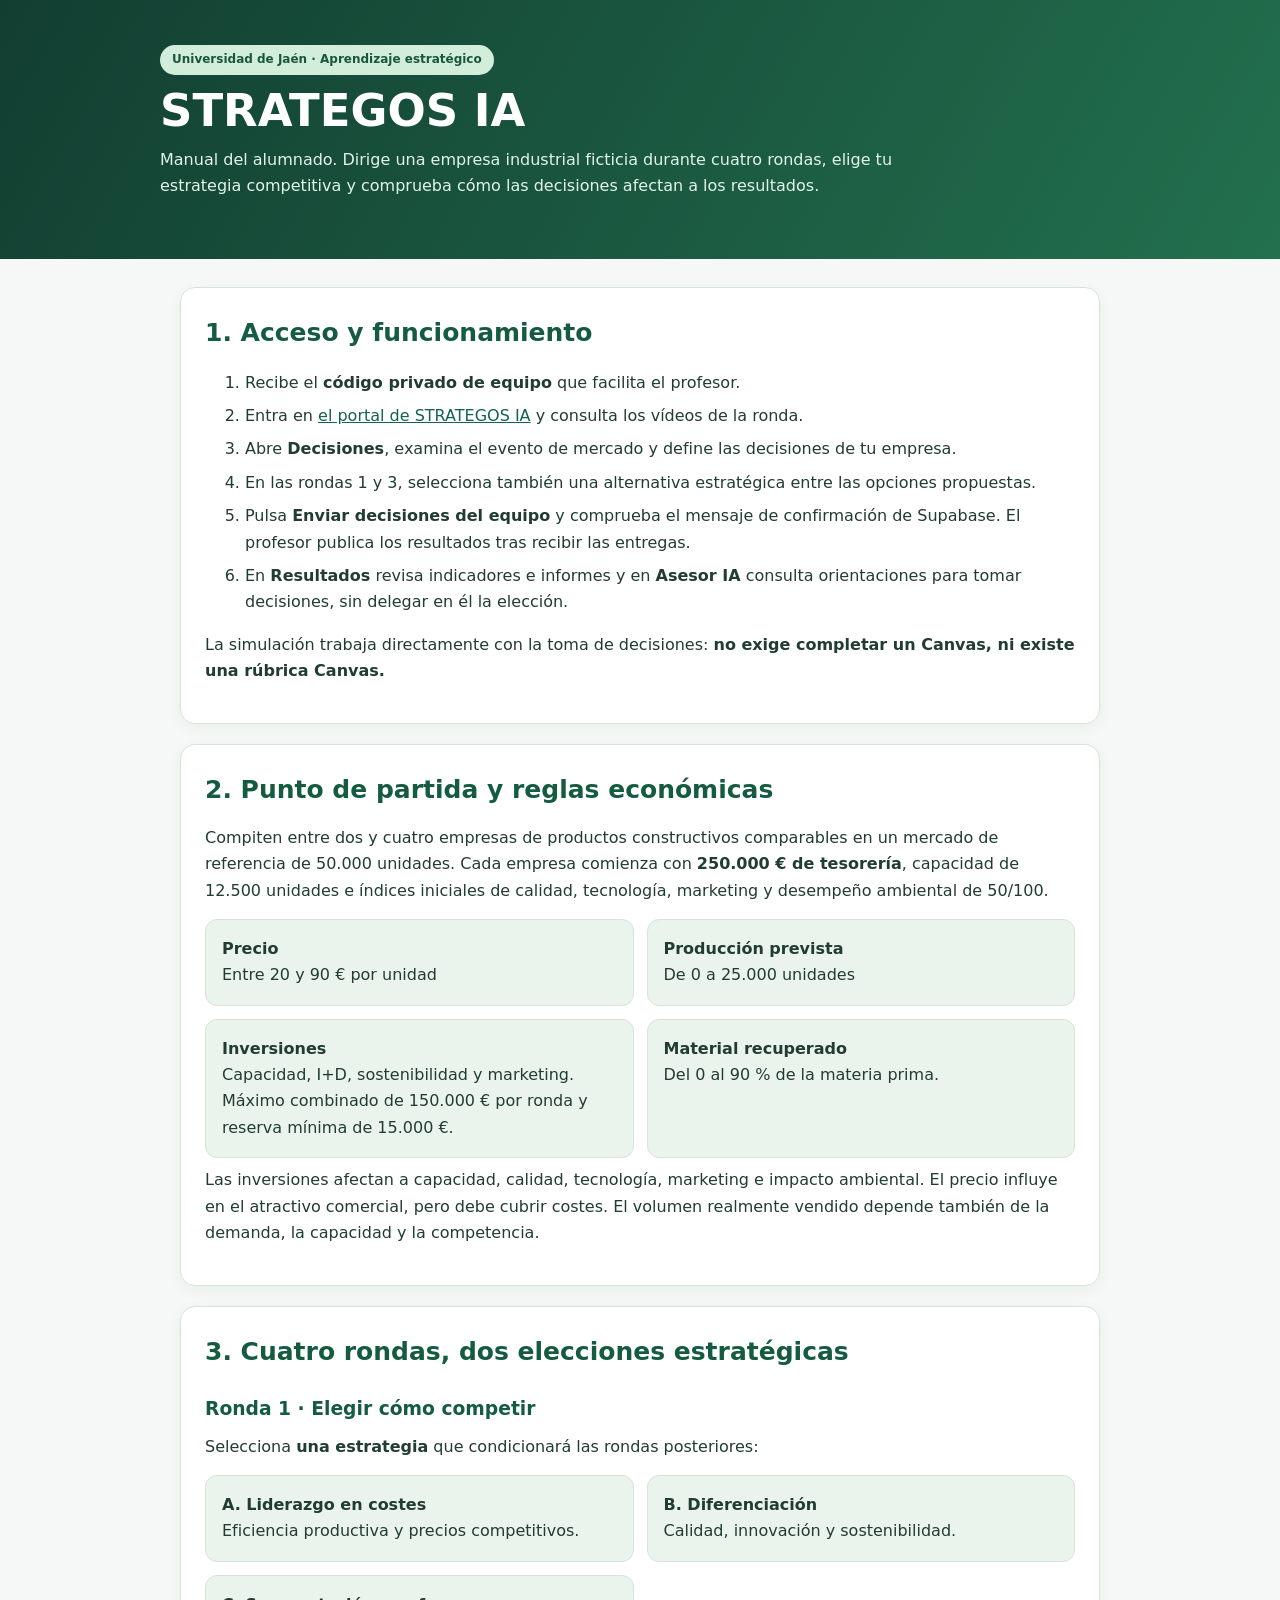
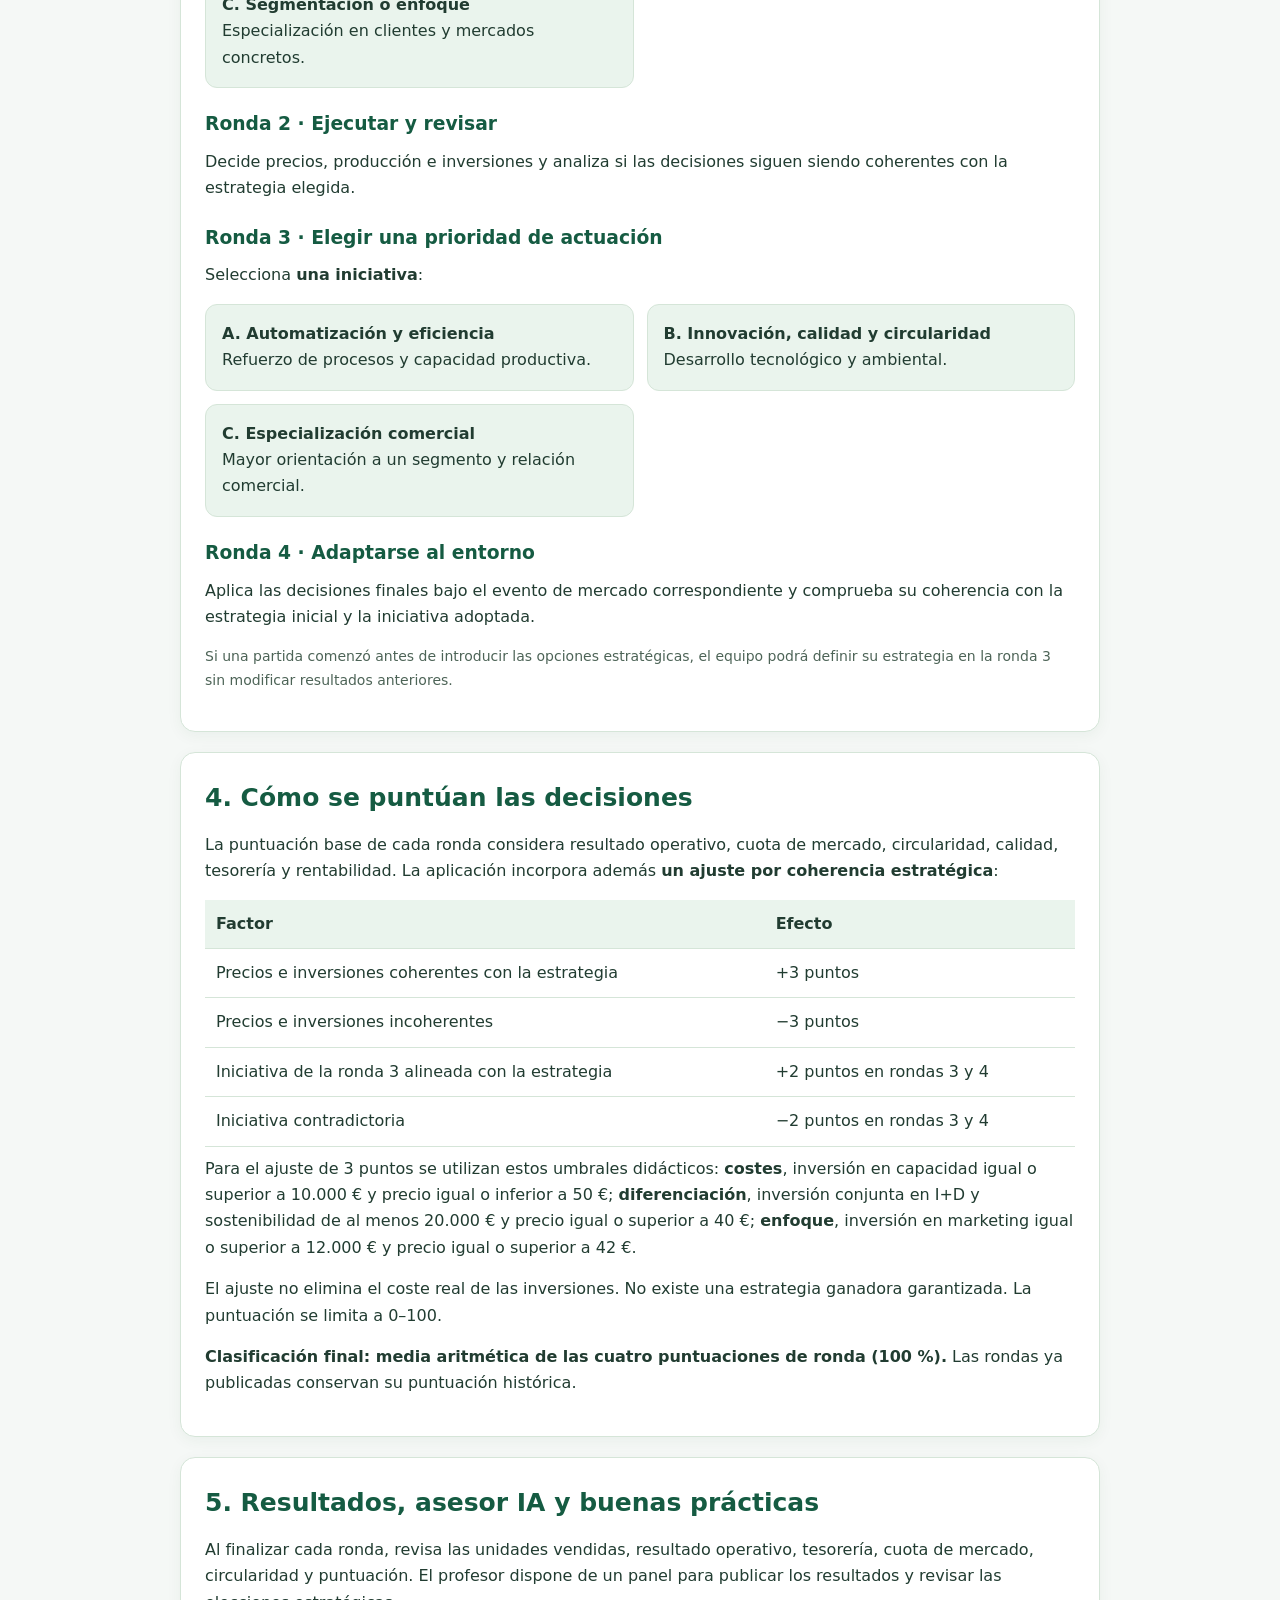
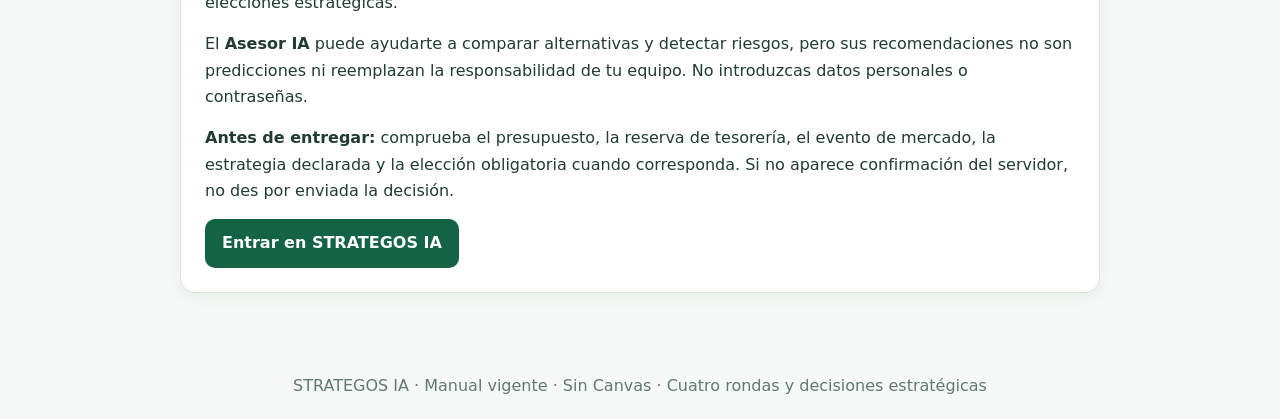
==== commit df6d4ae1: "Rehacer manual de STRATEGOS IA sin Canvas y con elecciones estratégicas" ====
--- a/guia-alumnado.html
+++ b/guia-alumnado.html
@@ -1,77 +1,24 @@
-<!doctype html><html lang="es"><head><meta charset="utf-8"><meta name="viewport" content="width=device-width, initial-scale=1"><title>Manual del alumnado · STRATEGOS IA · Versión Canvas 80/20</title><meta name="description" content="Manual actualizado del juego: reglas, Canvas, rúbrica docente, cuatro rondas, resultados y nota final 80/20."><style>:root{--forest:#123f30;--green:#196346;--soft:#eef7f1;--ink:#1e382b;--line:#d2e5d8}*{box-sizing:border-box}html{scroll-behavior:smooth}body{margin:0;background:#f3f7f4;font:16px/1.65 system-ui,-apple-system,"Segoe UI",sans-serif;color:var(--ink)}a{color:#176046}header{background:linear-gradient(110deg,#123f30,#247654);color:#fff;padding:48px max(22px,calc((100% - 1100px)/2));}header h1{font-size:clamp(32px,4vw,49px);line-height:1.12;margin:7px 0 13px}header p{max-width:780px;color:#dcf0e3}header .eyebrow{font-size:12px;letter-spacing:.12em;font-weight:800;color:#bde7ca}nav{position:sticky;top:0;background:#fff;box-shadow:0 4px 16px #143a2520;display:flex;gap:15px;overflow-x:auto;padding:14px max(22px,calc((100% - 1100px)/2));z-index:10}nav a{white-space:nowrap;text-decoration:none;font-size:13px;font-weight:650;color:var(--forest)}main{max-width:1100px;margin:30px auto;padding:0 22px 55px}.block{background:white;border:1px solid var(--line);border-radius:16px;padding:30px;margin-bottom:22px;box-shadow:0 5px 24px #1b442517}.block h2{font-size:25px;line-height:1.2;color:var(--forest);margin:0 0 20px}.num{font-size:13px;color:#2c8b60;letter-spacing:.13em;font-weight:800;display:block;margin-bottom:5px}h3{color:var(--forest)}table{width:100%;border-collapse:collapse;font-size:14px;margin:20px 0}td,th{padding:12px 9px;border-bottom:1px solid var(--line);text-align:left;vertical-align:top}th{background:var(--soft);color:var(--forest)}.right{text-align:right}.total{background:#f4faf6}.metrics{display:grid;grid-template-columns:repeat(5,1fr);gap:10px;margin:22px 0}.metrics>div{background:var(--soft);padding:16px;border-radius:11px;text-align:center}.metrics strong{font-size:23px;color:var(--forest);display:block}.metrics small{color:#526a5e}.screen{border:1px solid #c5ddcb;border-radius:12px;overflow:hidden;margin:20px 0;background:#fff}.screen-top{background:var(--forest);color:white;padding:15px 18px;font-weight:800;letter-spacing:.02em}.mock-form{max-width:410px;display:grid;gap:9px;padding:22px}.mock-form span{font-size:13px;color:#5c7364}.mock-input{border:1px solid #a9ccb9;border-radius:9px;padding:12px}.mock-button{background:var(--green);color:#fff;padding:11px 17px;border-radius:8px;width:max-content;font-weight:700}.caption{font-size:12px;color:#637b6d;text-align:center}.tabs-illustration{display:flex;gap:8px;flex-wrap:wrap;margin:20px 0}.tabs-illustration span{background:#dfeee4;color:#194d35;padding:9px 12px;border-radius:9px;font-size:13px;font-weight:700}.canvas-grid{display:grid;grid-template-columns:repeat(5,1fr);gap:9px;background:var(--soft);padding:14px;border-radius:12px}.canvas-grid div{min-height:100px;display:grid;place-items:center;border:1px solid #b7d8c5;border-radius:9px;background:white;text-align:center;padding:10px;font-weight:700;font-size:14px}.canvas-grid .strong{background:#d4eedd}.notice,.example{border-left:4px solid #339665;background:var(--soft);padding:14px 17px;border-radius:7px;margin:20px 0}.example{background:#f5f9f6}.example p{margin-bottom:8px}.example h3{margin:2px 0}.rubric-vis{padding:22px}.rubric-vis>div:not(.progress){display:flex;justify-content:space-between}.progress{height:12px;background:#e2eee7;border-radius:8px;overflow:hidden;margin:7px 0 14px}.progress i{height:100%;background:#2a8d5b;display:block}.process{display:flex;align-items:center;gap:8px;flex-wrap:wrap;margin:20px 0}.process span{background:var(--soft);flex:1;min-width:140px;text-align:center;padding:15px 10px;border-radius:10px;font-weight:700;font-size:14px}.process b{color:#2a8054}.formula{font:15px/2.2 system-ui;background:#f0f8f2;padding:18px;border-radius:10px;margin:19px 0;border:1px solid var(--line)}.round-grid{display:grid;grid-template-columns:repeat(2,1fr);gap:11px}.round-grid article{padding:17px;border-radius:12px;border:1px solid var(--line);background:#f7fbf8}.round-grid p{margin-bottom:0}.weight-bars>div{display:flex;align-items:center;gap:12px;margin:12px 0}.weight-bars label{width:190px;font-size:14px}.weight-bars strong{width:45px}.bar{height:19px;background:#e4efe7;border-radius:9px;flex:1}.bar i{height:100%;display:block;background:#2c9060;border-radius:9px}.big-weight{display:flex;height:75px;border-radius:13px;overflow:hidden;margin:15px 0}.big-weight div{background:#1b6948;width:80%;text-align:center;display:grid;place-items:center;align-content:center;font-weight:800;font-size:25px;color:white}.big-weight div+div{background:#aad3b7;width:20%;color:#174530}.big-weight small{display:block;font-size:12px;font-weight:600}.checklist{columns:2}.checklist p{break-inside:avoid;padding:4px 0}.action{display:inline-block;background:#176443;color:white;padding:11px 17px;border-radius:8px;font-weight:800;text-decoration:none}.note{font-size:13px;color:#6e7e73}footer{font-size:13px;text-align:center;color:#5c7366;padding:0 20px 30px}@media(max-width:800px){.metrics{grid-template-columns:repeat(2,1fr)}.canvas-grid{grid-template-columns:repeat(3,1fr)}.round-grid{grid-template-columns:1fr}.checklist{columns:1}.block{padding:23px 16px}.process b{display:none}.big-weight div{font-size:20px}}@media print{nav{display:none}.block{break-inside:avoid;box-shadow:none}header{print-color-adjust:exact}.screen-top{print-color-adjust:exact}.big-weight{print-color-adjust:exact}}
-/* Rediseño alumno · estilo reto interactivo */
-:root{--forest:#192b45;--green:#5b4be4;--soft:#f1efff;--ink:#202642;--line:#dde1f2;--coral:#ff795d;--yellow:#ffce60;--aqua:#65d9ce}
-body{background:radial-gradient(circle at 0% 6%,#ede8ff 0,transparent 31%),radial-gradient(circle at 100% 25%,#dcfbf6 0,transparent 28%),#f7f7ff;color:var(--ink);font-family:ui-rounded,system-ui,-apple-system,"Segoe UI",sans-serif}
-a{color:#5142c5}
-header{position:relative;overflow:hidden;background:linear-gradient(115deg,#25215f 0%,#4e40cc 58%,#745ff3 100%);padding-top:62px;padding-bottom:61px;isolation:isolate}
-header:before{content:"";position:absolute;width:300px;height:300px;right:-45px;top:-140px;border:46px solid #ffffff16;border-radius:50%;z-index:-1}
-header:after{content:"";position:absolute;width:165px;height:165px;right:14%;bottom:-124px;background:var(--yellow);border-radius:28px;transform:rotate(-22deg);z-index:-1}
-header .eyebrow{color:#e5e1ff;font-size:12px;letter-spacing:.1em;background:#ffffff24;border:1px solid #ffffff38;padding:8px 13px;border-radius:100px;display:inline-block}
-header h1{font-size:clamp(40px,6vw,72px);font-weight:900;letter-spacing:-.055em;max-width:850px;line-height:1.03;margin:19px 0}
-header p{max-width:690px;font-size:18px;color:#f2efff}
-header .hero-kicker{font-size:15px;font-weight:800;display:flex;align-items:center;gap:10px;flex-wrap:wrap;margin-bottom:5px}
-header .hero-kicker span{display:inline-block;padding:6px 12px;background:#ffffff26;border-radius:100px;color:#fff}
-header .hero-sticker{position:absolute;right:max(24px,calc((100% - 1100px)/2));top:82px;background:#ffcf64;color:#29224e;border-radius:20px;padding:19px 22px;font-size:30px;font-weight:900;transform:rotate(11deg);box-shadow:0 12px 0 #241c682c}
-header .hero-sticker small{display:block;font-size:12px;letter-spacing:.08em}
-nav{background:#ffffffea;backdrop-filter:blur(12px);border-bottom:1px solid #e4e1fb;gap:8px}
-nav a{color:#4036a4;background:#f2efff;border:1px solid #e7e3ff;border-radius:999px;padding:7px 12px;font-weight:750;transition:background .15s ease,transform .15s ease}
-nav a:hover{background:#e0dcff;transform:translateY(-2px)}
-main{max-width:1100px;margin:32px auto}
-.block{position:relative;border:2px solid #e4e2f7;box-shadow:0 8px 0 #201c6530;border-radius:22px;padding:30px 34px;margin-bottom:26px}
-.block:nth-of-type(4n+1){border-top:8px solid #6754e9}
-.block:nth-of-type(4n+2){border-top:8px solid #ff8468}
-.block:nth-of-type(4n+3){border-top:8px solid #26b6a6}
-.block:nth-of-type(4n+4){border-top:8px solid #ffc34d}
-.block h2{font-size:clamp(23px,2.5vw,29px);color:#25205d;letter-spacing:-.025em;padding-right:70px}
-.block .num{display:inline-flex;align-items:center;background:#eeebff;padding:5px 11px;color:#5540cc;border-radius:30px;letter-spacing:.06em}
-.block:before{content:attr(data-icon);display:grid;place-items:center;position:absolute;right:27px;top:26px;width:49px;height:49px;border-radius:15px;background:#f6efff;font-size:27px;transform:rotate(7deg)}
-.metrics>div{background:#efecff;border:1px solid #e4ddff;box-shadow:0 4px 0 #d6d0fb;padding:18px 11px}
-.metrics>div:nth-child(2n){background:#e6faf6;border-color:#c8ece3;box-shadow:0 4px 0 #b6e9e0}
-.metrics>div:nth-child(3n){background:#fff2dc;border-color:#ffe1a9;box-shadow:0 4px 0 #fbe0a3}
-.metrics strong{color:#4c40b5}
-.screen{border:2px solid #d8d6f2;box-shadow:0 5px 0 #dfd9fa;border-radius:17px}
-.screen-top{background:#292467;font-size:14px}
-.mock-button,.action{background:#6251dd;box-shadow:0 4px 0 #3b2caa}
-.action:hover{background:#4938c7}
-.tabs-illustration span{background:#efecff;color:#4537a7;border:1px solid #e0dbff}
-.canvas-grid{background:#efecff;border:2px dashed #c6bdfc}
-.canvas-grid div{border-color:#c5bffa;min-height:100px}
-.canvas-grid .strong{background:#ffedb8;border-color:#e9cc7c}
-.notice,.example{background:#fff5dd;border-left:5px solid #ffae43;border-radius:13px}
-.example{background:#ebfbf8;border-left-color:#25b1a1}
-table{border:1px solid #e5e4f3;border-radius:12px;overflow:hidden}
-th{background:#eeebff;color:#382c92}
-tr:nth-child(even) td{background:#faf9ff}
-.total td{background:#f4f0ff!important}
-.rubric-vis{background:#fdfcff}
-.progress{background:#eeeafe}.progress i,.bar i{background:#6553df}
-.round-grid article{background:#f2f0ff;border:2px solid #e1dafb;box-shadow:0 4px 0 #e5defa}
-.round-grid article:nth-child(2n){background:#e9faf7;border-color:#c7e9e3;box-shadow:0 4px 0 #d8f3ec}
-.round-grid article strong{font-size:17px;color:#302380}
-.process span{background:#eeedff;border:1px solid #dcd8ff;color:#3a308d}
-.process span:nth-of-type(2n){background:#e9faf7}
-.process b{color:#6f57dc;font-size:20px}
-.formula{background:#eeebff;border:2px solid #dcd4ff;color:#362b84;font-weight:550}
-.big-weight{height:84px;box-shadow:0 6px 0 #dad1fd}.big-weight div{background:#6150e0}.big-weight div+div{background:#ffcc66;color:#39306c}
-.weight-bars .bar{background:#eeeaff}.weight-bars .bar i{background:#7160e7}
-.checklist p{background:#f2f0ff;padding:10px 12px;border-radius:9px;margin:6px 0 10px}
-.checklist p:nth-child(even){background:#e7faf5}
-footer{color:#6b6881}
-@media(max-width:850px){header .hero-sticker{display:none}.block:before{right:14px;top:18px;width:39px;height:39px;font-size:22px}.block h2{padding-right:44px}}
-@media(max-width:650px){header{padding-top:35px;padding-bottom:35px}header h1{font-size:42px}.block{padding:22px 16px}.metrics{grid-template-columns:repeat(2,1fr)}.canvas-grid{grid-template-columns:repeat(3,1fr);gap:5px;padding:8px}.canvas-grid div{font-size:11px;min-height:75px}.process b{display:none}}
-@media(prefers-reduced-motion:reduce){html{scroll-behavior:auto}nav a{transition:none}}
-@media print{header{background:#4d40c9!important;print-color-adjust:exact}nav{display:none}.block{break-inside:avoid;box-shadow:none!important}.block:before{display:none}}
-</style></head><body><header><div class="eyebrow">UNIVERSIDAD DE JAÉN · MANUAL PREVIO DEL ALUMNADO · VERSIÓN 80/20</div><div class="hero-kicker"><span>🎮 Misión: competir</span><span>♻️ Construcción circular</span></div><h1>Circular Business<br>Challenge 2</h1><div class="hero-sticker">80 + 20<small>¡A POR LA FINAL!</small></div><p>Manual detallado e ilustrado. Aprende cómo funciona el simulador, cómo construir el Canvas, qué decisiones debes tomar y cómo se determinará el equipo ganador.</p><a class="action" href="./">Acceder al juego</a></header><nav><a href="#apartado-01">01 · Antes de entrar</a><a href="#apartado-02">02 · Cómo acceder y navegar</a><a href="#apartado-03">03 · Paso inicial obligatorio: desarrollar el Canvas</a><a href="#apartado-04">04 · Cómo se evalúa ahora el Business Model Canvas</a><a href="#apartado-05">05 · Las siete decisiones de cada ronda</a><a href="#apartado-06">06 · Qué hace el motor de simulación</a><a href="#apartado-07">07 · Cuatro rondas y cinco vídeos</a><a href="#apartado-08">08 · Enviar, cerrar y abrir la siguiente ronda</a><a href="#apartado-09">09 · Cómo se obtiene la puntuación de la simulación</a><a href="#apartado-10">10 · Nueva fórmula del ganador: 80 % + 20 %</a><a href="#apartado-11">11 · Dónde consultar los resultados y el feedback</a><a href="#apartado-12">12 · Checklist antes de empezar</a></nav><main><section class="block" id="elecciones-estrategicas" style="border:2px solid #6b78b3">
-<h2>Nuevo: dos decisiones estratégicas de opción múltiple</h2>
-<p>La simulación mantiene sus cuatro rondas. En <strong>dos de ellas</strong> el comité de dirección debe escoger una alternativa cerrada que condicionará los resultados presentes y posteriores. Son decisiones distintas de las siete variables cuantitativas de gestión: el equipo debe justificar su coherencia en el debate.</p>
-<h3>Ronda 1 · Elegir cómo competir</h3>
-<p>Al enviar las decisiones de la primera ronda, selecciona <strong>una</strong> estrategia: <strong>A) liderazgo en costes</strong>, <strong>B) diferenciación</strong> o <strong>C) segmentación/enfoque</strong>. La estrategia se mantiene durante toda la partida.</p>
-<h3>Ronda 3 · Elegir qué capacidad reforzar</h3>
-<p>Selecciona una iniciativa: <strong>A) automatización y eficiencia</strong>, <strong>B) innovación, calidad y circularidad</strong> o <strong>C) especialización comercial</strong>. La iniciativa afectará a la evaluación estratégica de las rondas 3 y 4.</p>
-<h3>Cómo cambian los puntos</h3>
-<p>Cada ronda obtiene primero su puntuación habitual, calculada mediante los resultados económicos, comerciales y ambientales. Después el motor aplica un <strong>ajuste de coherencia de +3 o −3 puntos</strong>, en función de si las inversiones y la política de precios respaldan la estrategia inicial. En las rondas 3 y 4 se añade <strong>+2 o −2 puntos</strong> según la concordancia de la iniciativa con la estrategia. El resultado queda limitado a 0–100 puntos.</p>
-<p>Para apoyar el liderazgo en costes: al menos 10.000 € en capacidad y precio de 50 € o menos. Para diferenciación: al menos 20.000 € entre I+D e inversión ambiental y precio de 40 € o más. Para enfoque: al menos 12.000 € en marketing y precio de 42 € o más. Los criterios son umbrales didácticos transparentes, no predicciones del mercado. El coste real de las inversiones sigue descontándose de la caja de la empresa.</p>
-<p><strong>Ejemplo:</strong> una empresa que elige diferenciación, invierte de forma coherente y opta por innovación en la tercera ronda obtiene hasta +5 puntos de coherencia en esa ronda; una elección contradictoria puede reducirlos. Ninguna estrategia garantiza la victoria: rentabilidad, demanda y sostenibilidad siguen siendo determinantes.</p>
-<p><strong>Partidas ya iniciadas:</strong> no se recalculan resultados anteriores. Si la ronda 1 se jugó antes de esta mejora, se podrá definir la estrategia en la ronda 3. La nueva regla se aplicará solo a los resultados publicados desde la actualización.</p>
-</section>
-<section class="block" id="apartado-01" data-icon="🚀"><span class="num">APARTADO 01 / 12</span><h2>Antes de entrar</h2><p>Una empresa de materiales constructivos circulares compite con otros equipos por el mismo mercado. El reto no consiste únicamente en ganar dinero: también importan las prestaciones técnicas, la calidad, la circularidad y las decisiones que tomáis bajo incertidumbre.</p><div class="metrics"><div><strong>4</strong><small>rondas</small></div><div><strong>2–4</strong><small>empresas activas</small></div><div><strong>250.000 €</strong><small>capital inicial</small></div><div><strong>12.500 ud.</strong><small>capacidad inicial</small></div><div><strong>50.000 ud.</strong><small>demanda de referencia</small></div></div><p>Los indicadores iniciales de calidad, desempeño ambiental, comercialización y tecnología son de 50/100. El profesor configura la partida y administra el cierre de cada ronda. No necesitáis crear cuentas personales: cada equipo recibe su código privado.</p></section><section class="block" id="apartado-02" data-icon="🔐"><span class="num">APARTADO 02 / 12</span><h2>Cómo acceder y navegar</h2><p>Entrad desde el <a href="./">Portal del estudiante</a>, introducid el código que os facilite el profesor y comprobad el nombre de la empresa. El código identifica a vuestro equipo: no lo compartáis con otros equipos.</p><div class="screen"><div class="screen-top">CIRCULAR BUSINESS CHALLENGE UJA · Portal del estudiante</div><div class="mock-form"><span>Código privado del equipo</span><div class="mock-input">XXXXXXXX</div><div class="mock-button">Entrar en el equipo</div></div></div><p class="caption">Imagen explicativa del acceso; el código mostrado es ficticio.</p><p>El espacio de trabajo contiene cinco pestañas. <strong>0 · Vídeos y misión</strong> explica la ronda; <strong>1 · Mi modelo de negocio</strong> contiene el Canvas; <strong>2 · Decisiones</strong> reúne los datos económicos; <strong>3 · Presentación</strong> resume vuestro proyecto y <strong>4 · Resultados</strong> muestra las clasificaciones.</p><div class="tabs-illustration"><span>0 · Vídeos</span><span>1 · Canvas</span><span>2 · Decisiones</span><span>3 · Presentación</span><span>4 · Resultados</span></div><p class="caption">Esquema de la navegación del juego, no captura literal.</p></section><section class="block" id="apartado-03" data-icon="🧩"><span class="num">APARTADO 03 / 12</span><h2>Paso inicial obligatorio: desarrollar el Canvas</h2><p>En la primera ronda diseñaréis vuestra empresa antes de presentar decisiones. Debéis redactar una propuesta realista y coherente para un producto o componente de construcción sostenible. El portal comprueba la <strong>completitud de 17 campos</strong>: nombre del proyecto, presentación breve, nueve bloques del Business Model Canvas y seis apartados técnicos.</p><div class="canvas-grid"><div>Socios clave</div><div>Actividades clave</div><div class="strong">Propuesta de valor</div><div>Relaciones</div><div>Segmentos de clientes</div><div>Recursos clave</div><div>Canales</div><div>Costes</div><div>Ingresos</div></div><p class="caption">Imagen conceptual de los nueve bloques. En el portal cada bloque incluye preguntas de ayuda.</p><p>Además, explicaréis el <strong>problema</strong>, el <strong>producto constructivo</strong>, el origen de los <strong>materiales</strong>, las <strong>prestaciones técnicas y su validación</strong>, la <strong>circularidad y el final de vida</strong> y los <strong>indicadores medibles</strong>.</p><div class="notice"><strong>Importante:</strong> un Canvas que marca «100 %» solo significa que habéis completado los apartados con extensión suficiente. <strong>No equivale a una nota de 100/100.</strong> La calidad del contenido se evaluará después con una rúbrica docente.</div><p>Pulsad <strong>«Guardar propuesta de negocio»</strong> y esperad la confirmación. Tras la primera ronda, el Canvas puede consultarse pero normalmente queda bloqueado para edición.</p></section><section class="block" id="apartado-04" data-icon="⭐"><span class="num">APARTADO 04 / 12</span><h2>Cómo se evalúa ahora el Business Model Canvas</h2><p>Esta es la modificación principal del juego: el profesor lee vuestro Canvas y asigna una valoración individual a cada uno de los <strong>siete criterios</strong>. La rúbrica tiene un máximo de 100 puntos y cuenta un <strong>20 % de la nota final</strong>.</p><table><thead><tr><th>Criterio de evaluación</th><th class="right">Máximo</th><th class="right">Rango</th></tr></thead><tbody><tr><td>Identificación del problema y oportunidad</td><td class="right">10</td><td class="right">0 a 10</td></tr><tr><td>Clientes y propuesta de valor</td><td class="right">20</td><td class="right">0 a 20</td></tr><tr><td>Canales, relaciones e ingresos</td><td class="right">15</td><td class="right">0 a 15</td></tr><tr><td>Recursos, actividades, socios y costes</td><td class="right">15</td><td class="right">0 a 15</td></tr><tr><td>Viabilidad técnica del producto</td><td class="right">15</td><td class="right">0 a 15</td></tr><tr><td>Circularidad y sostenibilidad</td><td class="right">15</td><td class="right">0 a 15</td></tr><tr><td>Coherencia e innovación global</td><td class="right">10</td><td class="right">0 a 10</td></tr><tr class="total"><td><strong>Total Canvas</strong></td><td class="right"><strong>100</strong></td><td class="right">0–100</td></tr></tbody></table><p>Se podrán asignar puntuaciones en incrementos de <strong>0,5 puntos</strong> dentro del máximo de cada criterio. También se pueden guardar observaciones de mejora.</p><div class="screen"><div class="screen-top">EVALUACIÓN DOCENTE · EJEMPLO ILUSTRATIVO</div><div class="rubric-vis"><div><span>Clientes y propuesta de valor</span><b>16 / 20</b></div><div class="progress"><i style="width:80%"></i></div><div><span>Circularidad y sostenibilidad</span><b>12 / 15</b></div><div class="progress"><i style="width:80%"></i></div><p><strong>Canvas evaluado:</strong> 80/100 (ejemplo, no resultado real).</p></div></div><p>Desde <strong>«Mi modelo de negocio»</strong> podréis consultar la nota y las observaciones de vuestro equipo cuando el profesor las registre. El Canvas sigue visible como documento de trabajo, aunque haya finalizado la simulación.</p></section><section class="block" id="apartado-05" data-icon="🎛️"><span class="num">APARTADO 05 / 12</span><h2>Las siete decisiones de cada ronda</h2><p>El Canvas describe vuestro modelo empresarial. Las decisiones concretan su estrategia económica y competitiva. En cada ronda seleccionáis siete variables:</p><table><thead><tr><th>Variable</th><th>Valores admitidos</th><th>Qué significa</th></tr></thead><tbody><tr><td>Precio de venta</td><td>20–90 €/unidad</td><td>Precio bajo favorece la demanda, pero reduce margen unitario.</td></tr><tr><td>Producción prevista</td><td>0–25.000 unidades</td><td>Límite máximo de ventas junto con la capacidad instalada.</td></tr><tr><td>Inversión en capacidad</td><td>0–100.000 €</td><td>Aumenta el volumen de fabricación posible.</td></tr><tr><td>Inversión en I+D y calidad</td><td>0–100.000 €</td><td>Incrementa prestaciones y nivel tecnológico.</td></tr><tr><td>Inversión ambiental</td><td>0–100.000 €</td><td>Mejora el índice ambiental y reduce emisiones simuladas.</td></tr><tr><td>Inversión comercial</td><td>0–100.000 €</td><td>Mejora el atractivo frente a los compradores.</td></tr><tr><td>Materia prima recuperada</td><td>0–90 %</td><td>Mejora circularidad; puede exigir costes de tratamiento.</td></tr></tbody></table><div class="notice"><strong>Límites de inversión:</strong> capacidad + I+D + ambiental + comercial ≤ 150.000 € por ronda; además debe quedar una reserva de tesorería de al menos 15.000 €. Los límites particulares de cada campo siguen aplicándose.</div></section><section class="block" id="apartado-06" data-icon="⚙️"><span class="num">APARTADO 06 / 12</span><h2>Qué hace el motor de simulación</h2><div class="process"><span>Decisiones de equipos</span><b>→</b><span>Competencia y demanda</span><b>→</b><span>Ventas limitadas</span><b>→</b><span>Beneficios, tesorería y puntos</span></div><p>Las empresas compiten por un mercado compartido. El algoritmo calcula el atractivo de cada oferta según el precio, la calidad, la comercialización y la sostenibilidad, considerando el evento de mercado. Las ventas no pueden superar la <strong>producción prevista</strong> ni la <strong>capacidad</strong> de la empresa.</p><p>La inversión en capacidad aumenta el máximo productivo en aproximadamente una unidad por cada <strong>6 € invertidos</strong>. La inversión en I+D mejora calidad y tecnología; la ambiental mejora el indicador ecológico; la comercial puede aumentar la demanda captada.</p><div class="formula"><strong>Ingresos</strong> = unidades vendidas × precio<br><strong>Resultado operativo</strong> = ingresos − costes variables − 28.000 € de costes fijos por ronda<br><strong>Tesorería final</strong> = tesorería inicial − inversiones + resultado operativo</div><p>No se modelan impuestos, financiación o inventarios. Se trata de una herramienta de aprendizaje: las emisiones son estimaciones didácticas, no un análisis de ciclo de vida real.</p></section><section class="block" id="apartado-07" data-icon="🎬"><span class="num">APARTADO 07 / 12</span><h2>Cuatro rondas y cinco vídeos</h2><p>El simulador utiliza <strong>cinco vídeos</strong>: una presentación general y uno introductorio para cada una de las cuatro rondas. No es necesario un sexto vídeo para completar la partida.</p><div class="round-grid"><article><strong>0 · Bienvenida general</strong><p>Objetivos, mecánica y reglas de la experiencia.</p></article><article><strong>1 · Crear empresa</strong><p>Construid el Canvas, definid posicionamiento y realizad las primeras inversiones.</p></article><article><strong>2 · Competir</strong><p>Analizad la primera ronda, vuestro precio, las ventas y la cuota conseguida.</p></article><article><strong>3 · Adaptar</strong><p>Responded a eventos e incertidumbres cambiando vuestra estrategia.</p></article><article><strong>4 · Consolidar</strong><p>Completad la última ronda y preparad una defensa de lo aprendido.</p></article></div><p>El profesor puede activar diferentes condiciones: <strong>mercado estable</strong>, crisis de materias primas (+25 % en material virgen), caída de demanda (−18 %), compra pública verde o control de calidad. El <strong>evento publicado en vuestro portal</strong> es el que afectará a la ronda, y el profesor decide cuándo se cierra.</p></section><section class="block" id="apartado-08" data-icon="📨"><span class="num">APARTADO 08 / 12</span><h2>Enviar, cerrar y abrir la siguiente ronda</h2><p>Una vez elegidas las siete variables, revisad todos los números y pulsad <strong>«Enviar decisiones del equipo»</strong>. El sistema debe confirmar que la entrega se ha registrado en Supabase; hasta entonces no debéis darla por presentada.</p><div class="process"><span>Equipo envía</span><b>→</b><span>Supabase registra</span><b>→</b><span>Profesor cierra</span><b>→</b><span>Resultados comunes</span></div><p>El profesor ve qué equipos han entregado y ejecuta el cálculo. Si faltan equipos, puede cerrar con pendientes: estos reciben una decisión de <strong>producción e inversión cero</strong> y soportan los costes fijos de la ronda. A continuación abre la ronda siguiente y todos consultan los resultados publicados.</p><p>Una entrega confirmada queda normalmente bloqueada hasta la siguiente ronda. Si falla el guardado, avisad al profesor y conservad vuestros datos antes de recargar.</p></section><section class="block" id="apartado-09" data-icon="📈"><span class="num">APARTADO 09 / 12</span><h2>Cómo se obtiene la puntuación de la simulación</h2><p>En cada ronda la puntuación económica-estratégica está normalizada entre 0 y 100 puntos. Considera seis factores:</p><div class="weight-bars"><div><label>Rentabilidad</label><div class="bar"><i style="width:100%"></i></div><strong>25 %</strong></div><div><label>Circularidad</label><div class="bar"><i style="width:100%"></i></div><strong>25 %</strong></div><div><label>Cuota de mercado</label><div class="bar"><i style="width:60%"></i></div><strong>15 %</strong></div><div><label>Calidad</label><div class="bar"><i style="width:60%"></i></div><strong>15 %</strong></div><div><label>Tesorería</label><div class="bar"><i style="width:40%"></i></div><strong>10 %</strong></div><div><label>Adaptación financiera</label><div class="bar"><i style="width:40%"></i></div><strong>10 %</strong></div></div><p>La puntuación de una ronda <strong>no se sustituye por la del Canvas</strong>. El juego conserva las cuatro puntuaciones originales; únicamente al final se combinan con la valoración docente.</p></section><section class="block" id="apartado-10" data-icon="🏆"><span class="num">APARTADO 10 / 12</span><h2>Nueva fórmula del ganador: 80 % + 20 %</h2><div class="big-weight"><div>80 %<small>Simulación</small></div><div>20 %<small>Canvas</small></div></div><div class="formula"><strong>Nota final (/100)</strong> = 0,80 × (puntos R1 + R2 + R3 + R4) / 4 + 0,20 × nota del Canvas</div><div class="example"><h3>Ejemplo completo (ficticio)</h3><p>Un equipo consigue 75, 80, 85 y 80 puntos. Su media es <strong>80/100</strong>. El profesor valora su Canvas con <strong>90/100</strong>.</p><p><strong>Nota final:</strong> 0,80 × 80 + 0,20 × 90 = <strong>82/100</strong>.</p></div><p>El <strong>ganador</strong> será el equipo con la mayor nota final de 0 a 100. Si dos equipos empatan exactamente, comparten el primer puesto. <strong>No habrá proclamación definitiva</strong> hasta que estén publicados los resultados de las cuatro rondas y el profesor haya evaluado todos los Canvas participantes.</p><p>Mientras falte alguna evaluación, la pestaña «Resultados» mostrará la situación pendiente y los datos disponibles, sin inventar calificaciones.</p></section><section class="block" id="apartado-11" data-icon="💬"><span class="num">APARTADO 11 / 12</span><h2>Dónde consultar los resultados y el feedback</h2><p>En <strong>«4 · Resultados»</strong> veréis la clasificación publicada. Al concluir la partida aparecerán los puntos de R1–R4, la media de la simulación, la puntuación Canvas y la nota final ponderada. La pantalla también señalará si faltan evaluaciones.</p><div class="screen"><div class="screen-top">RESULTADOS FINALES · VISTA ILUSTRATIVA</div><table><thead><tr><th>Equipo</th><th>Media simulación</th><th>Canvas</th><th>Final</th></tr></thead><tbody><tr><td>Empresa A</td><td>80,0</td><td>90,0</td><td><strong>82,0</strong></td></tr><tr><td>Empresa B</td><td>78,0</td><td>75,0</td><td><strong>77,4</strong></td></tr></tbody></table></div><p class="caption">Puntuaciones de ejemplo: no corresponden a los equipos reales.</p><p>En <strong>«1 · Mi modelo de negocio»</strong> se conserva el Canvas para consulta y aparece vuestra <strong>evaluación docente y sus observaciones</strong> cuando se hayan registrado. La pestaña de decisiones muestra los indicadores y el historial de la empresa.</p></section><section class="block" id="apartado-12" data-icon="✅"><span class="num">APARTADO 12 / 12</span><h2>Checklist antes de empezar</h2><div class="checklist"><p>☐ Sé cuál es mi equipo y tengo su código privado.</p><p>☐ Entiendo la misión y las cuatro rondas.</p><p>☐ He visto cómo se navega por las cinco pestañas.</p><p>☐ Sé que el Canvas tiene 17 campos y debo guardarlo.</p><p>☐ Diferencio completar el Canvas de obtener buena nota.</p><p>☐ Conozco los siete criterios de la rúbrica del profesor.</p><p>☐ Sé tomar las siete decisiones y respetar el presupuesto.</p><p>☐ Entiendo que ventas, rentabilidad y sostenibilidad compiten entre sí.</p><p>☐ Sé comprobar que Supabase confirma la entrega.</p><p>☐ Entiendo que la nota final combina 80 % simulación y 20 % Canvas.</p></div><p>Si se produce un error en el guardado, no asumáis que el profesor recibió el documento. Consultadlo antes de continuar.</p><a class="action" href="./">Ir a STRATEGOS IA</a></section><p class="note">Todas las capturas simplificadas y diagramas del manual son ejemplos didácticos. No reproducen datos reales de alumnos. Los resultados efectivos dependerán de las decisiones y valoraciones de cada partida.</p></main><footer>Universidad de Jaén · STRATEGOS IA · Manual actualizado de alumnos · Evaluación 80 % simulación + 20 % Canvas</footer></body></html>+<!doctype html><html lang="es"><head><meta charset="utf-8"><meta name="viewport" content="width=device-width,initial-scale=1">
+<title>Manual del alumnado · STRATEGOS IA</title><meta name="description" content="Manual de STRATEGOS IA: cuatro rondas, elecciones estratégicas, decisiones económicas, asesor IA y puntuaciones.">
+<style>:root{--ink:#213c31;--green:#155b42;--soft:#eaf4ed;--line:#d5e5d8}*{box-sizing:border-box}body{margin:0;background:#f5f8f6;color:var(--ink);font:16px/1.65 system-ui,-apple-system,Segoe UI,sans-serif}a{color:#14634c}header{background:linear-gradient(120deg,#123e31,#22704e);color:#fff;padding:45px max(20px,calc((100% - 960px)/2))}header h1{font-size:clamp(30px,5vw,45px);line-height:1.15;margin:10px 0}header p{max-width:760px;color:#e2f4e8}main{max-width:960px;margin:28px auto 60px;padding:0 20px}.card{background:#fff;border:1px solid var(--line);border-radius:15px;padding:24px;margin-bottom:20px;box-shadow:0 4px 15px #17452b0d}h2{color:var(--green);margin:0 0 14px;font-size:25px}h3{color:var(--green);margin:21px 0 8px}p{margin:9px 0 15px}li{margin:7px 0}.grid{display:grid;grid-template-columns:repeat(2,1fr);gap:13px}.box{border:1px solid var(--line);border-radius:12px;padding:16px;background:var(--soft)}.box strong{display:block}table{width:100%;border-collapse:collapse}th,td{padding:11px;text-align:left;border-bottom:1px solid var(--line);vertical-align:top}th{background:var(--soft)}.tag{display:inline-block;border-radius:30px;padding:5px 12px;background:#d2eedb;color:#19563d;font-size:12px;font-weight:800}.action{display:inline-block;background:#136344;color:#fff;padding:11px 17px;text-decoration:none;border-radius:10px;font-weight:750}.note{color:#4d6457;font-size:14px}footer{text-align:center;color:#627a6d;padding:20px}@media(max-width:650px){.grid{grid-template-columns:1fr}.card{padding:19px}table{font-size:14px}}</style></head><body>
+<header><span class="tag">Universidad de Jaén · Aprendizaje estratégico</span><h1>STRATEGOS IA</h1><p>Manual del alumnado. Dirige una empresa industrial ficticia durante cuatro rondas, elige tu estrategia competitiva y comprueba cómo las decisiones afectan a los resultados.</p></header>
+<main>
+<section class="card"><h2>1. Acceso y funcionamiento</h2>
+<ol><li>Recibe el <strong>código privado de equipo</strong> que facilita el profesor.</li><li>Entra en <a href="./">el portal de STRATEGOS IA</a> y consulta los vídeos de la ronda.</li><li>Abre <strong>Decisiones</strong>, examina el evento de mercado y define las decisiones de tu empresa.</li><li>En las rondas 1 y 3, selecciona también una alternativa estratégica entre las opciones propuestas.</li><li>Pulsa <strong>Enviar decisiones del equipo</strong> y comprueba el mensaje de confirmación de Supabase. El profesor publica los resultados tras recibir las entregas.</li><li>En <strong>Resultados</strong> revisa indicadores e informes y en <strong>Asesor IA</strong> consulta orientaciones para tomar decisiones, sin delegar en él la elección.</li></ol>
+<p>La simulación trabaja directamente con la toma de decisiones: <strong>no exige completar un Canvas, ni existe una rúbrica Canvas.</strong></p></section>
+<section class="card"><h2>2. Punto de partida y reglas económicas</h2><p>Compiten entre dos y cuatro empresas de productos constructivos comparables en un mercado de referencia de 50.000 unidades. Cada empresa comienza con <strong>250.000 € de tesorería</strong>, capacidad de 12.500 unidades e índices iniciales de calidad, tecnología, marketing y desempeño ambiental de 50/100.</p>
+<div class="grid"><div class="box"><strong>Precio</strong>Entre 20 y 90 € por unidad</div><div class="box"><strong>Producción prevista</strong>De 0 a 25.000 unidades</div><div class="box"><strong>Inversiones</strong>Capacidad, I+D, sostenibilidad y marketing. Máximo combinado de 150.000 € por ronda y reserva mínima de 15.000 €.</div><div class="box"><strong>Material recuperado</strong>Del 0 al 90 % de la materia prima.</div></div>
+<p>Las inversiones afectan a capacidad, calidad, tecnología, marketing e impacto ambiental. El precio influye en el atractivo comercial, pero debe cubrir costes. El volumen realmente vendido depende también de la demanda, la capacidad y la competencia.</p></section>
+<section class="card"><h2>3. Cuatro rondas, dos elecciones estratégicas</h2>
+<h3>Ronda 1 · Elegir cómo competir</h3><p>Selecciona <strong>una estrategia</strong> que condicionará las rondas posteriores:</p><div class="grid"><div class="box"><strong>A. Liderazgo en costes</strong>Eficiencia productiva y precios competitivos.</div><div class="box"><strong>B. Diferenciación</strong>Calidad, innovación y sostenibilidad.</div><div class="box"><strong>C. Segmentación o enfoque</strong>Especialización en clientes y mercados concretos.</div></div>
+<h3>Ronda 2 · Ejecutar y revisar</h3><p>Decide precios, producción e inversiones y analiza si las decisiones siguen siendo coherentes con la estrategia elegida.</p>
+<h3>Ronda 3 · Elegir una prioridad de actuación</h3><p>Selecciona <strong>una iniciativa</strong>:</p><div class="grid"><div class="box"><strong>A. Automatización y eficiencia</strong>Refuerzo de procesos y capacidad productiva.</div><div class="box"><strong>B. Innovación, calidad y circularidad</strong>Desarrollo tecnológico y ambiental.</div><div class="box"><strong>C. Especialización comercial</strong>Mayor orientación a un segmento y relación comercial.</div></div>
+<h3>Ronda 4 · Adaptarse al entorno</h3><p>Aplica las decisiones finales bajo el evento de mercado correspondiente y comprueba su coherencia con la estrategia inicial y la iniciativa adoptada.</p>
+<p class="note">Si una partida comenzó antes de introducir las opciones estratégicas, el equipo podrá definir su estrategia en la ronda 3 sin modificar resultados anteriores.</p></section>
+<section class="card"><h2>4. Cómo se puntúan las decisiones</h2><p>La puntuación base de cada ronda considera resultado operativo, cuota de mercado, circularidad, calidad, tesorería y rentabilidad. La aplicación incorpora además <strong>un ajuste por coherencia estratégica</strong>:</p>
+<table><thead><tr><th>Factor</th><th>Efecto</th></tr></thead><tbody><tr><td>Precios e inversiones coherentes con la estrategia</td><td>+3 puntos</td></tr><tr><td>Precios e inversiones incoherentes</td><td>−3 puntos</td></tr><tr><td>Iniciativa de la ronda 3 alineada con la estrategia</td><td>+2 puntos en rondas 3 y 4</td></tr><tr><td>Iniciativa contradictoria</td><td>−2 puntos en rondas 3 y 4</td></tr></tbody></table>
+<p>Para el ajuste de 3 puntos se utilizan estos umbrales didácticos: <strong>costes</strong>, inversión en capacidad igual o superior a 10.000 € y precio igual o inferior a 50 €; <strong>diferenciación</strong>, inversión conjunta en I+D y sostenibilidad de al menos 20.000 € y precio igual o superior a 40 €; <strong>enfoque</strong>, inversión en marketing igual o superior a 12.000 € y precio igual o superior a 42 €.</p>
+<p>El ajuste no elimina el coste real de las inversiones. No existe una estrategia ganadora garantizada. La puntuación se limita a 0–100.</p><p><strong>Clasificación final: media aritmética de las cuatro puntuaciones de ronda (100 %).</strong> Las rondas ya publicadas conservan su puntuación histórica.</p></section>
+<section class="card"><h2>5. Resultados, asesor IA y buenas prácticas</h2><p>Al finalizar cada ronda, revisa las unidades vendidas, resultado operativo, tesorería, cuota de mercado, circularidad y puntuación. El profesor dispone de un panel para publicar los resultados y revisar las elecciones estratégicas.</p><p>El <strong>Asesor IA</strong> puede ayudarte a comparar alternativas y detectar riesgos, pero sus recomendaciones no son predicciones ni reemplazan la responsabilidad de tu equipo. No introduzcas datos personales o contraseñas.</p>
+<p><strong>Antes de entregar:</strong> comprueba el presupuesto, la reserva de tesorería, el evento de mercado, la estrategia declarada y la elección obligatoria cuando corresponda. Si no aparece confirmación del servidor, no des por enviada la decisión.</p><a class="action" href="./">Entrar en STRATEGOS IA</a></section>
+</main><footer>STRATEGOS IA · Manual vigente · Sin Canvas · Cuatro rondas y decisiones estratégicas</footer></body></html>
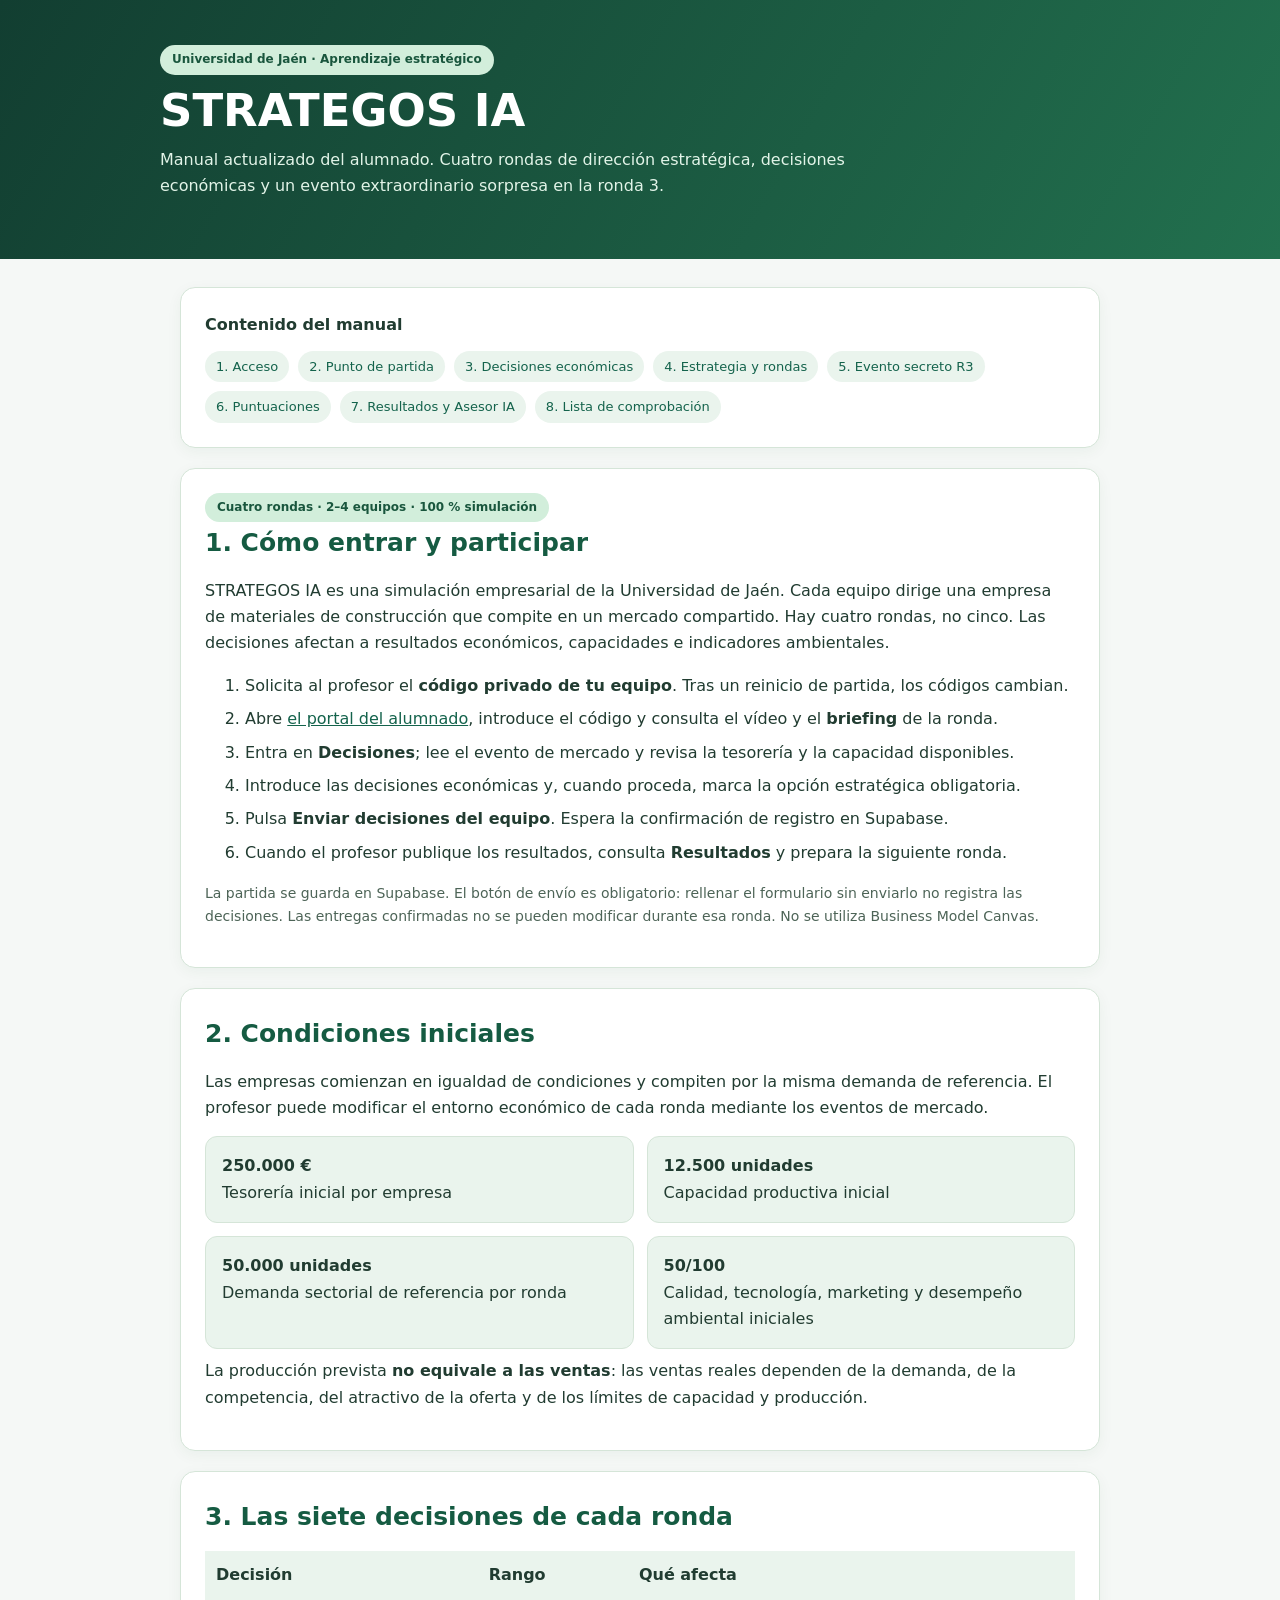
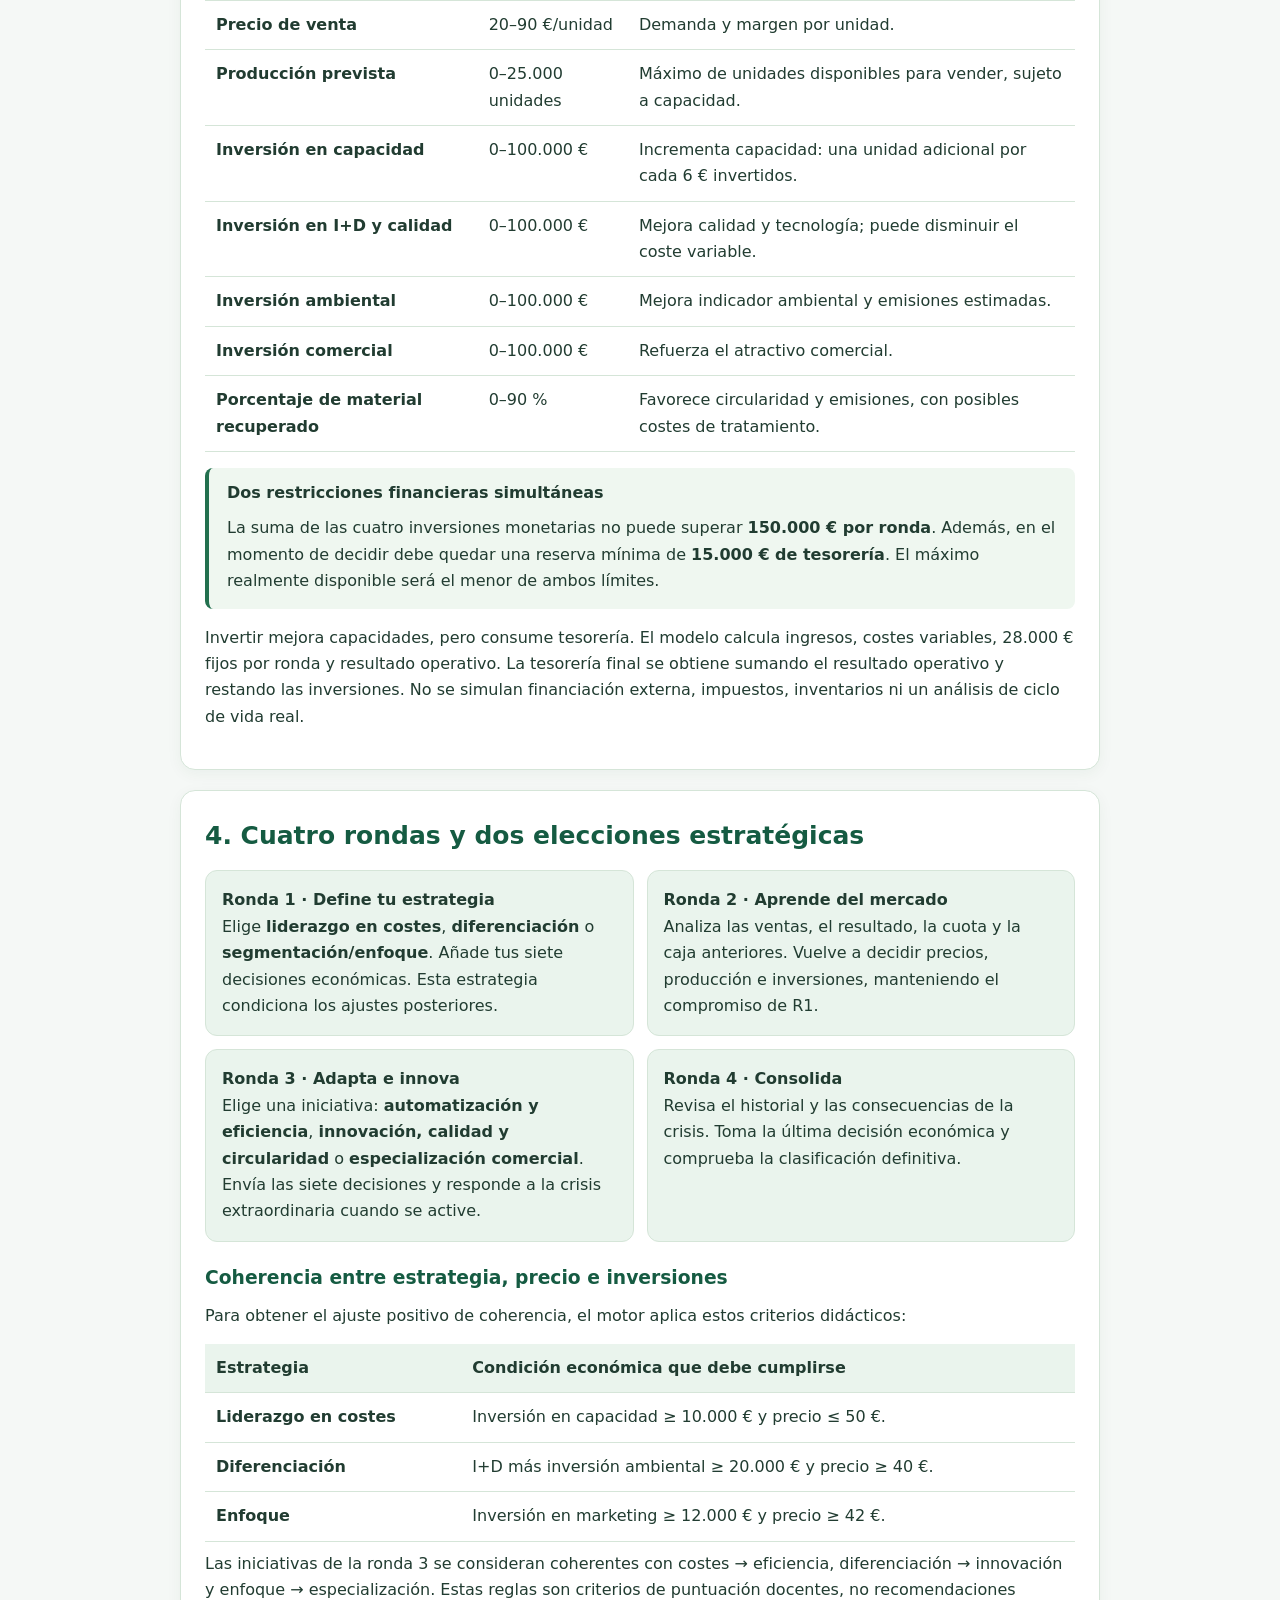
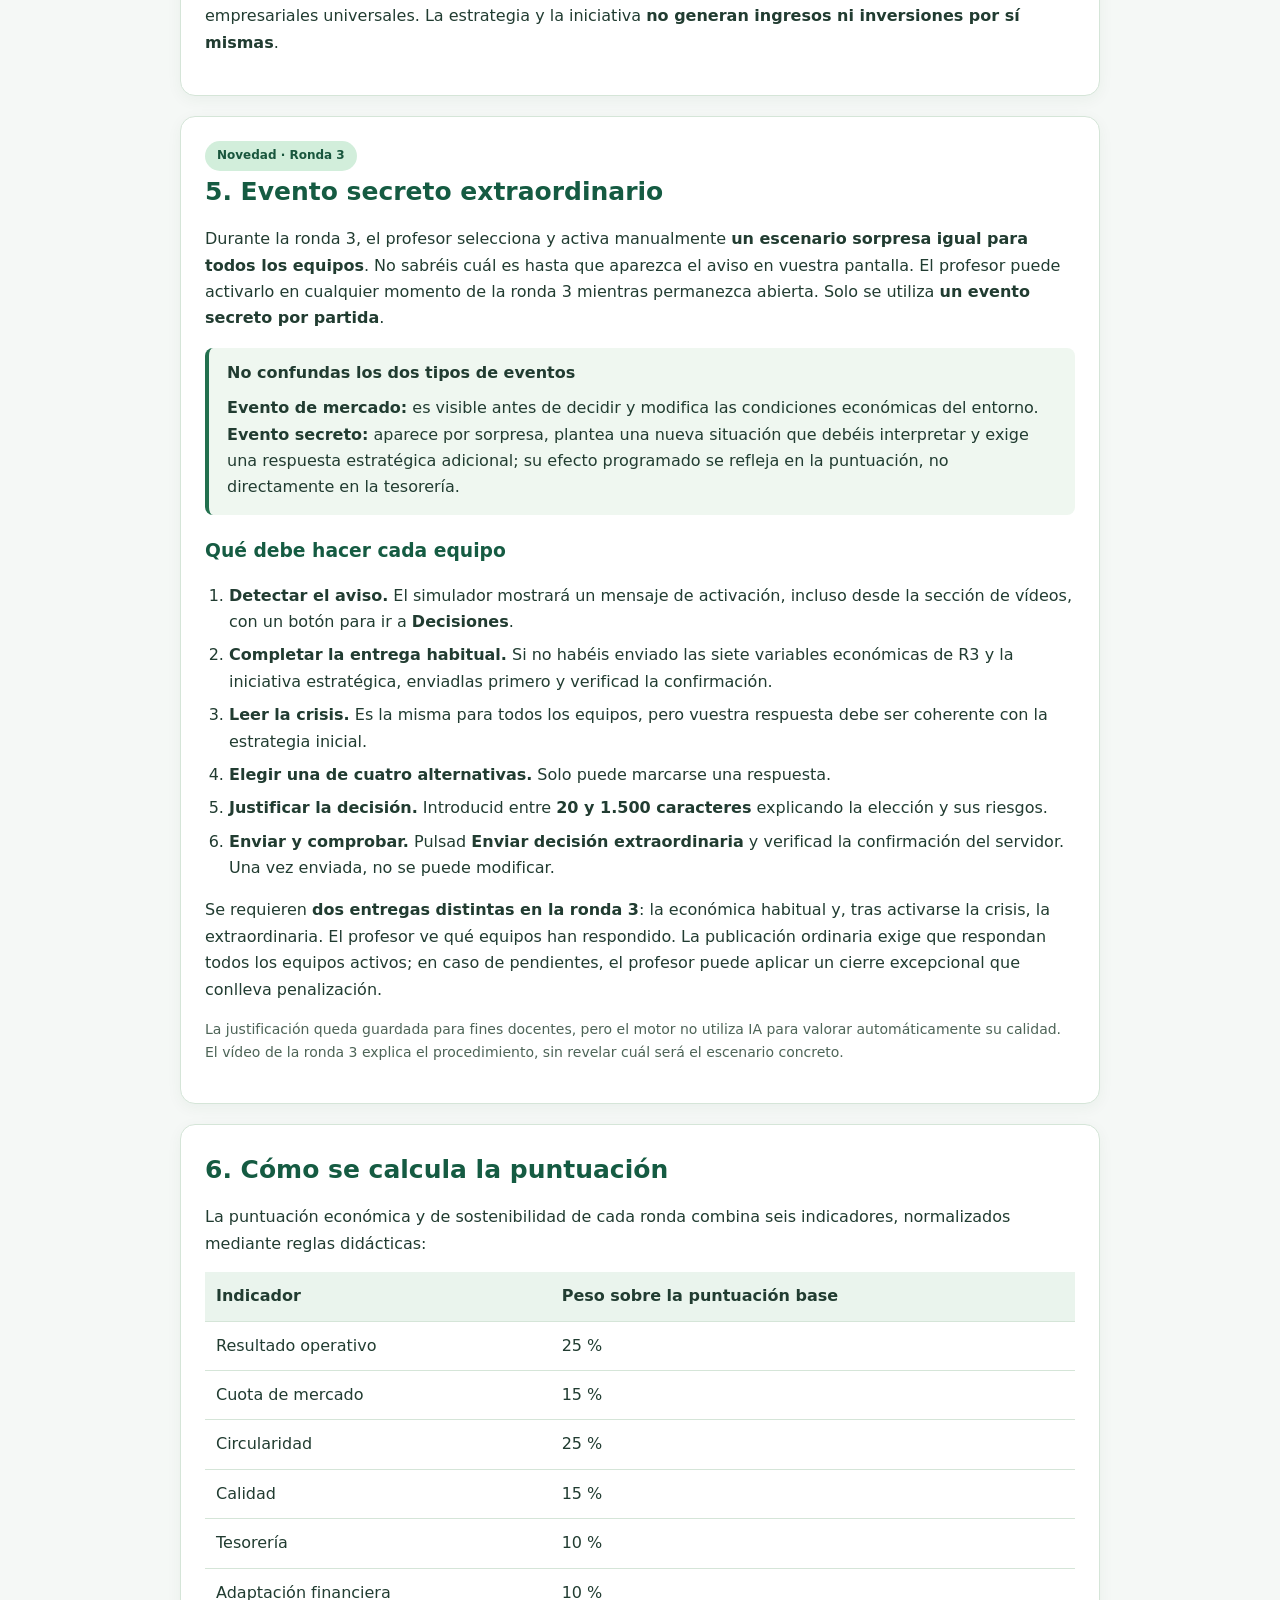
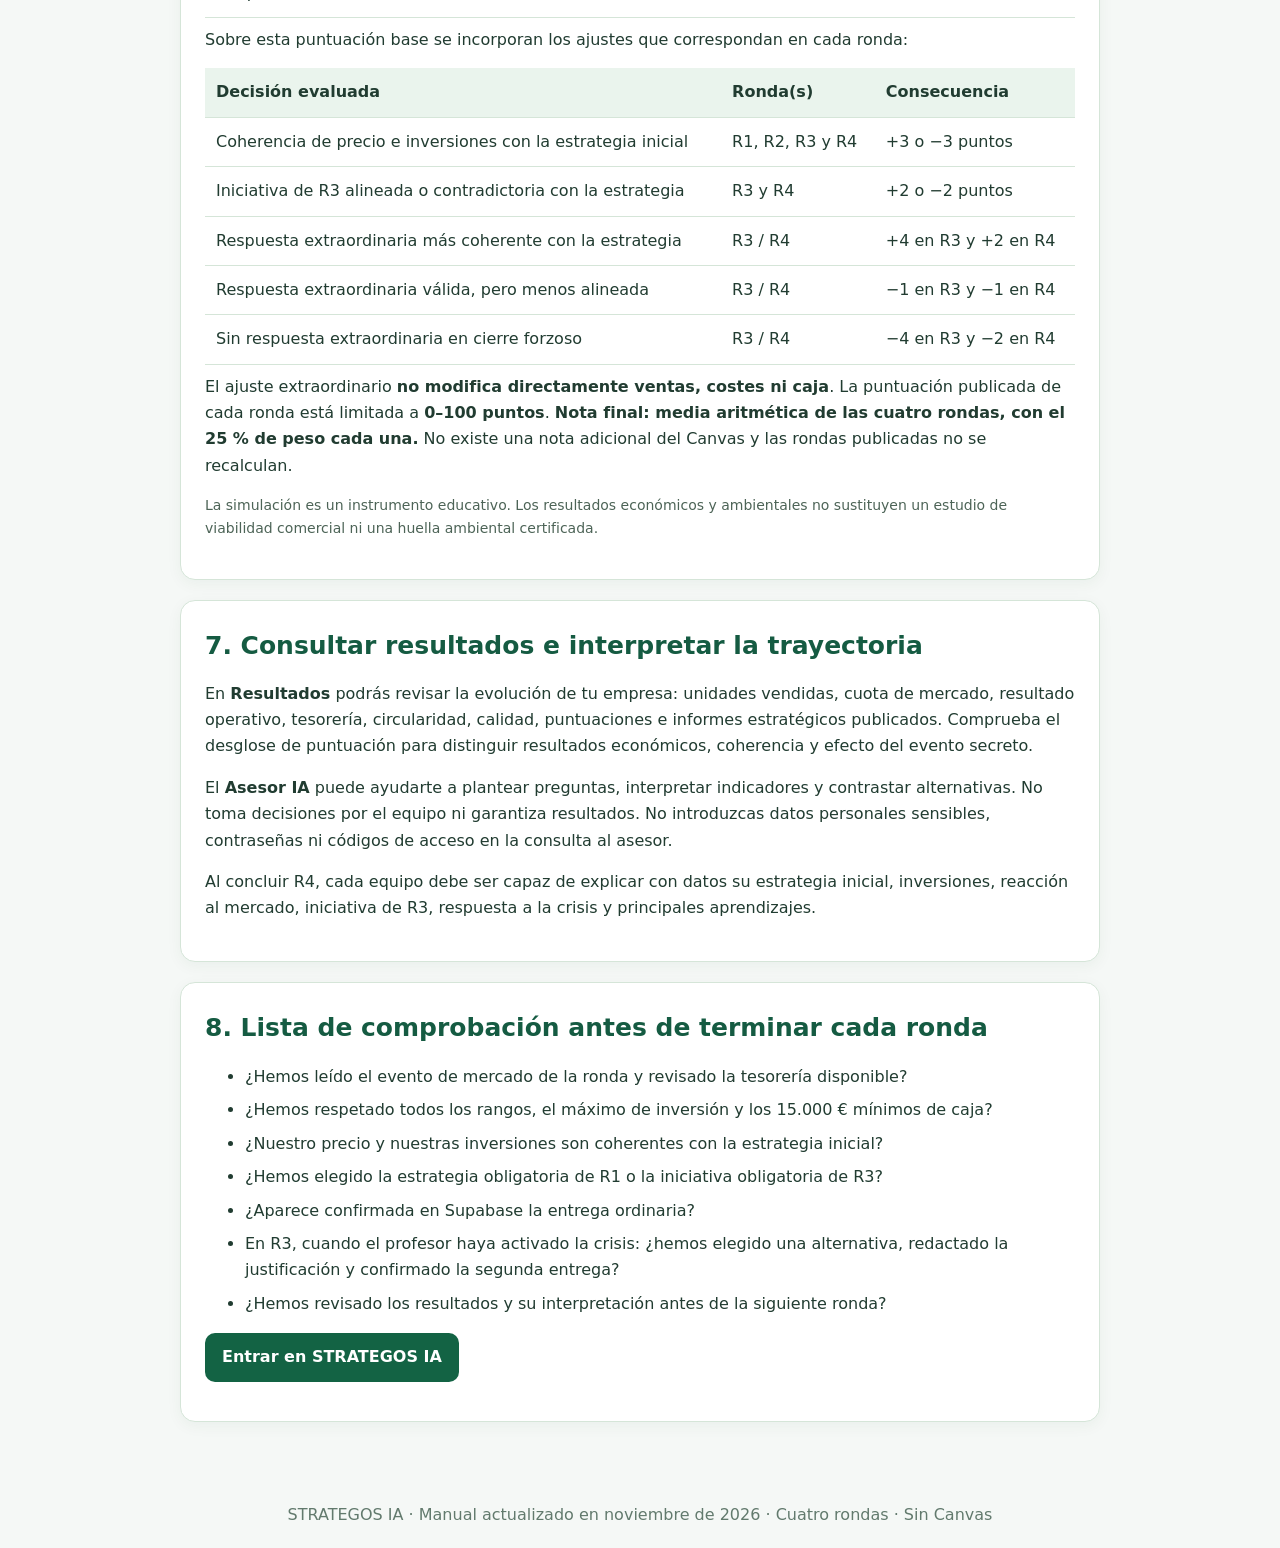
==== commit c7282192: "Actualizar manual del alumnado con ronda 3 secreta, entregas, evaluación y procedimientos" ====
--- a/guia-alumnado.html
+++ b/guia-alumnado.html
@@ -1,24 +1,98 @@
 <!doctype html><html lang="es"><head><meta charset="utf-8"><meta name="viewport" content="width=device-width,initial-scale=1">
-<title>Manual del alumnado · STRATEGOS IA</title><meta name="description" content="Manual de STRATEGOS IA: cuatro rondas, elecciones estratégicas, decisiones económicas, asesor IA y puntuaciones.">
-<style>:root{--ink:#213c31;--green:#155b42;--soft:#eaf4ed;--line:#d5e5d8}*{box-sizing:border-box}body{margin:0;background:#f5f8f6;color:var(--ink);font:16px/1.65 system-ui,-apple-system,Segoe UI,sans-serif}a{color:#14634c}header{background:linear-gradient(120deg,#123e31,#22704e);color:#fff;padding:45px max(20px,calc((100% - 960px)/2))}header h1{font-size:clamp(30px,5vw,45px);line-height:1.15;margin:10px 0}header p{max-width:760px;color:#e2f4e8}main{max-width:960px;margin:28px auto 60px;padding:0 20px}.card{background:#fff;border:1px solid var(--line);border-radius:15px;padding:24px;margin-bottom:20px;box-shadow:0 4px 15px #17452b0d}h2{color:var(--green);margin:0 0 14px;font-size:25px}h3{color:var(--green);margin:21px 0 8px}p{margin:9px 0 15px}li{margin:7px 0}.grid{display:grid;grid-template-columns:repeat(2,1fr);gap:13px}.box{border:1px solid var(--line);border-radius:12px;padding:16px;background:var(--soft)}.box strong{display:block}table{width:100%;border-collapse:collapse}th,td{padding:11px;text-align:left;border-bottom:1px solid var(--line);vertical-align:top}th{background:var(--soft)}.tag{display:inline-block;border-radius:30px;padding:5px 12px;background:#d2eedb;color:#19563d;font-size:12px;font-weight:800}.action{display:inline-block;background:#136344;color:#fff;padding:11px 17px;text-decoration:none;border-radius:10px;font-weight:750}.note{color:#4d6457;font-size:14px}footer{text-align:center;color:#627a6d;padding:20px}@media(max-width:650px){.grid{grid-template-columns:1fr}.card{padding:19px}table{font-size:14px}}</style></head><body>
-<header><span class="tag">Universidad de Jaén · Aprendizaje estratégico</span><h1>STRATEGOS IA</h1><p>Manual del alumnado. Dirige una empresa industrial ficticia durante cuatro rondas, elige tu estrategia competitiva y comprueba cómo las decisiones afectan a los resultados.</p></header>
+<title>Manual del alumnado · STRATEGOS IA</title><meta name="description" content="Manual de STRATEGOS IA: cuatro rondas, decisiones económicas, estrategia, evento secreto en ronda 3 y evaluación final.">
+<style>:root{--ink:#213c31;--green:#155b42;--soft:#eaf4ed;--line:#d5e5d8}*{box-sizing:border-box}body{margin:0;background:#f5f8f6;color:var(--ink);font:16px/1.65 system-ui,-apple-system,Segoe UI,sans-serif}a{color:#14634c}header{background:linear-gradient(120deg,#123e31,#22704e);color:#fff;padding:45px max(20px,calc((100% - 960px)/2))}header h1{font-size:clamp(30px,5vw,45px);line-height:1.15;margin:10px 0}header p{max-width:760px;color:#e2f4e8}main{max-width:960px;margin:28px auto 60px;padding:0 20px}.card{background:#fff;border:1px solid var(--line);border-radius:15px;padding:24px;margin-bottom:20px;box-shadow:0 4px 15px #17452b0d}h2{color:var(--green);margin:0 0 14px;font-size:25px}h3{color:var(--green);margin:21px 0 8px}p{margin:9px 0 15px}li{margin:7px 0}.grid{display:grid;grid-template-columns:repeat(2,1fr);gap:13px}.box{border:1px solid var(--line);border-radius:12px;padding:16px;background:var(--soft)}.box strong{display:block}table{width:100%;border-collapse:collapse}th,td{padding:11px;text-align:left;border-bottom:1px solid var(--line);vertical-align:top}th{background:var(--soft)}.tag{display:inline-block;border-radius:30px;padding:5px 12px;background:#d2eedb;color:#19563d;font-size:12px;font-weight:800}.action{display:inline-block;background:#136344;color:#fff;padding:11px 17px;text-decoration:none;border-radius:10px;font-weight:750}.note{color:#4d6457;font-size:14px}footer{text-align:center;color:#627a6d;padding:20px}@media(max-width:650px){.grid{grid-template-columns:1fr}.card{padding:19px}table{font-size:14px}}@media print{body{background:#fff}header{background:#123e31!important;color:#fff}.toc,.action{display:none}.card{box-shadow:none;break-inside:avoid-page}.box{break-inside:avoid}}.toc-links{display:flex;flex-wrap:wrap;gap:9px;margin-top:12px}.toc-links a{background:#eaf4ed;padding:5px 11px;border-radius:30px;text-decoration:none;font-size:13px}.toc-links a:hover{text-decoration:underline}.notice{background:#eff7f0;border-left:4px solid #22704e;padding:12px 18px;border-radius:8px;margin:16px 0}.notice p{margin-bottom:2px}.tablewrap{overflow-x:auto}.steps{padding-left:24px}html{scroll-behavior:smooth}@media(max-width:650px){.toc-links a{font-size:12px}.tablewrap table{min-width:520px}}</style></head><body>
+<header><span class="tag">Universidad de Jaén · Aprendizaje estratégico</span><h1>STRATEGOS IA</h1><p>Manual actualizado del alumnado. Cuatro rondas de dirección estratégica, decisiones económicas y un evento extraordinario sorpresa en la ronda 3.</p></header>
 <main>
-<section class="card"><h2>1. Acceso y funcionamiento</h2>
-<ol><li>Recibe el <strong>código privado de equipo</strong> que facilita el profesor.</li><li>Entra en <a href="./">el portal de STRATEGOS IA</a> y consulta los vídeos de la ronda.</li><li>Abre <strong>Decisiones</strong>, examina el evento de mercado y define las decisiones de tu empresa.</li><li>En las rondas 1 y 3, selecciona también una alternativa estratégica entre las opciones propuestas.</li><li>Pulsa <strong>Enviar decisiones del equipo</strong> y comprueba el mensaje de confirmación de Supabase. El profesor publica los resultados tras recibir las entregas.</li><li>En <strong>Resultados</strong> revisa indicadores e informes y en <strong>Asesor IA</strong> consulta orientaciones para tomar decisiones, sin delegar en él la elección.</li></ol>
-<p>La simulación trabaja directamente con la toma de decisiones: <strong>no exige completar un Canvas, ni existe una rúbrica Canvas.</strong></p></section>
-<section class="card"><h2>2. Punto de partida y reglas económicas</h2><p>Compiten entre dos y cuatro empresas de productos constructivos comparables en un mercado de referencia de 50.000 unidades. Cada empresa comienza con <strong>250.000 € de tesorería</strong>, capacidad de 12.500 unidades e índices iniciales de calidad, tecnología, marketing y desempeño ambiental de 50/100.</p>
-<div class="grid"><div class="box"><strong>Precio</strong>Entre 20 y 90 € por unidad</div><div class="box"><strong>Producción prevista</strong>De 0 a 25.000 unidades</div><div class="box"><strong>Inversiones</strong>Capacidad, I+D, sostenibilidad y marketing. Máximo combinado de 150.000 € por ronda y reserva mínima de 15.000 €.</div><div class="box"><strong>Material recuperado</strong>Del 0 al 90 % de la materia prima.</div></div>
-<p>Las inversiones afectan a capacidad, calidad, tecnología, marketing e impacto ambiental. El precio influye en el atractivo comercial, pero debe cubrir costes. El volumen realmente vendido depende también de la demanda, la capacidad y la competencia.</p></section>
-<section class="card"><h2>3. Cuatro rondas, dos elecciones estratégicas</h2>
-<h3>Ronda 1 · Elegir cómo competir</h3><p>Selecciona <strong>una estrategia</strong> que condicionará las rondas posteriores:</p><div class="grid"><div class="box"><strong>A. Liderazgo en costes</strong>Eficiencia productiva y precios competitivos.</div><div class="box"><strong>B. Diferenciación</strong>Calidad, innovación y sostenibilidad.</div><div class="box"><strong>C. Segmentación o enfoque</strong>Especialización en clientes y mercados concretos.</div></div>
-<h3>Ronda 2 · Ejecutar y revisar</h3><p>Decide precios, producción e inversiones y analiza si las decisiones siguen siendo coherentes con la estrategia elegida.</p>
-<h3>Ronda 3 · Elegir una prioridad de actuación</h3><p>Selecciona <strong>una iniciativa</strong>:</p><div class="grid"><div class="box"><strong>A. Automatización y eficiencia</strong>Refuerzo de procesos y capacidad productiva.</div><div class="box"><strong>B. Innovación, calidad y circularidad</strong>Desarrollo tecnológico y ambiental.</div><div class="box"><strong>C. Especialización comercial</strong>Mayor orientación a un segmento y relación comercial.</div></div>
-<h3>Ronda 4 · Adaptarse al entorno</h3><p>Aplica las decisiones finales bajo el evento de mercado correspondiente y comprueba su coherencia con la estrategia inicial y la iniciativa adoptada.</p>
-<p class="note">Si una partida comenzó antes de introducir las opciones estratégicas, el equipo podrá definir su estrategia en la ronda 3 sin modificar resultados anteriores.</p></section>
-<section class="card"><h2>4. Cómo se puntúan las decisiones</h2><p>La puntuación base de cada ronda considera resultado operativo, cuota de mercado, circularidad, calidad, tesorería y rentabilidad. La aplicación incorpora además <strong>un ajuste por coherencia estratégica</strong>:</p>
-<table><thead><tr><th>Factor</th><th>Efecto</th></tr></thead><tbody><tr><td>Precios e inversiones coherentes con la estrategia</td><td>+3 puntos</td></tr><tr><td>Precios e inversiones incoherentes</td><td>−3 puntos</td></tr><tr><td>Iniciativa de la ronda 3 alineada con la estrategia</td><td>+2 puntos en rondas 3 y 4</td></tr><tr><td>Iniciativa contradictoria</td><td>−2 puntos en rondas 3 y 4</td></tr></tbody></table>
-<p>Para el ajuste de 3 puntos se utilizan estos umbrales didácticos: <strong>costes</strong>, inversión en capacidad igual o superior a 10.000 € y precio igual o inferior a 50 €; <strong>diferenciación</strong>, inversión conjunta en I+D y sostenibilidad de al menos 20.000 € y precio igual o superior a 40 €; <strong>enfoque</strong>, inversión en marketing igual o superior a 12.000 € y precio igual o superior a 42 €.</p>
-<p>El ajuste no elimina el coste real de las inversiones. No existe una estrategia ganadora garantizada. La puntuación se limita a 0–100.</p><p><strong>Clasificación final: media aritmética de las cuatro puntuaciones de ronda (100 %).</strong> Las rondas ya publicadas conservan su puntuación histórica.</p></section>
-<section class="card"><h2>5. Resultados, asesor IA y buenas prácticas</h2><p>Al finalizar cada ronda, revisa las unidades vendidas, resultado operativo, tesorería, cuota de mercado, circularidad y puntuación. El profesor dispone de un panel para publicar los resultados y revisar las elecciones estratégicas.</p><p>El <strong>Asesor IA</strong> puede ayudarte a comparar alternativas y detectar riesgos, pero sus recomendaciones no son predicciones ni reemplazan la responsabilidad de tu equipo. No introduzcas datos personales o contraseñas.</p>
-<p><strong>Antes de entregar:</strong> comprueba el presupuesto, la reserva de tesorería, el evento de mercado, la estrategia declarada y la elección obligatoria cuando corresponda. Si no aparece confirmación del servidor, no des por enviada la decisión.</p><a class="action" href="./">Entrar en STRATEGOS IA</a></section>
-</main><footer>STRATEGOS IA · Manual vigente · Sin Canvas · Cuatro rondas y decisiones estratégicas</footer></body></html>+<nav class="card toc" aria-label="Índice del manual"><strong>Contenido del manual</strong><div class="toc-links">
+<a href="#acceso">1. Acceso</a><a href="#inicio">2. Punto de partida</a><a href="#economia">3. Decisiones económicas</a><a href="#estrategia">4. Estrategia y rondas</a><a href="#crisis">5. Evento secreto R3</a><a href="#puntos">6. Puntuaciones</a><a href="#resultados">7. Resultados y Asesor IA</a><a href="#comprobacion">8. Lista de comprobación</a></div></nav>
+
+<section class="card" id="acceso"><span class="tag">Cuatro rondas · 2–4 equipos · 100 % simulación</span><h2>1. Cómo entrar y participar</h2>
+<p>STRATEGOS IA es una simulación empresarial de la Universidad de Jaén. Cada equipo dirige una empresa de materiales de construcción que compite en un mercado compartido. Hay cuatro rondas, no cinco. Las decisiones afectan a resultados económicos, capacidades e indicadores ambientales.</p>
+<ol>
+<li>Solicita al profesor el <strong>código privado de tu equipo</strong>. Tras un reinicio de partida, los códigos cambian.</li>
+<li>Abre <a href="./">el portal del alumnado</a>, introduce el código y consulta el vídeo y el <strong>briefing</strong> de la ronda.</li>
+<li>Entra en <strong>Decisiones</strong>; lee el evento de mercado y revisa la tesorería y la capacidad disponibles.</li>
+<li>Introduce las decisiones económicas y, cuando proceda, marca la opción estratégica obligatoria.</li>
+<li>Pulsa <strong>Enviar decisiones del equipo</strong>. Espera la confirmación de registro en Supabase.</li>
+<li>Cuando el profesor publique los resultados, consulta <strong>Resultados</strong> y prepara la siguiente ronda.</li>
+</ol>
+<p class="note">La partida se guarda en Supabase. El botón de envío es obligatorio: rellenar el formulario sin enviarlo no registra las decisiones. Las entregas confirmadas no se pueden modificar durante esa ronda. No se utiliza Business Model Canvas.</p></section>
+
+<section class="card" id="inicio"><h2>2. Condiciones iniciales</h2><p>Las empresas comienzan en igualdad de condiciones y compiten por la misma demanda de referencia. El profesor puede modificar el entorno económico de cada ronda mediante los eventos de mercado.</p>
+<div class="grid"><div class="box"><strong>250.000 €</strong>Tesorería inicial por empresa</div><div class="box"><strong>12.500 unidades</strong>Capacidad productiva inicial</div><div class="box"><strong>50.000 unidades</strong>Demanda sectorial de referencia por ronda</div><div class="box"><strong>50/100</strong>Calidad, tecnología, marketing y desempeño ambiental iniciales</div></div>
+<p>La producción prevista <strong>no equivale a las ventas</strong>: las ventas reales dependen de la demanda, de la competencia, del atractivo de la oferta y de los límites de capacidad y producción.</p></section>
+
+<section class="card" id="economia"><h2>3. Las siete decisiones de cada ronda</h2>
+<div class="tablewrap"><table><thead><tr><th>Decisión</th><th>Rango</th><th>Qué afecta</th></tr></thead><tbody>
+<tr><td><strong>Precio de venta</strong></td><td>20–90 €/unidad</td><td>Demanda y margen por unidad.</td></tr>
+<tr><td><strong>Producción prevista</strong></td><td>0–25.000 unidades</td><td>Máximo de unidades disponibles para vender, sujeto a capacidad.</td></tr>
+<tr><td><strong>Inversión en capacidad</strong></td><td>0–100.000 €</td><td>Incrementa capacidad: una unidad adicional por cada 6 € invertidos.</td></tr>
+<tr><td><strong>Inversión en I+D y calidad</strong></td><td>0–100.000 €</td><td>Mejora calidad y tecnología; puede disminuir el coste variable.</td></tr>
+<tr><td><strong>Inversión ambiental</strong></td><td>0–100.000 €</td><td>Mejora indicador ambiental y emisiones estimadas.</td></tr>
+<tr><td><strong>Inversión comercial</strong></td><td>0–100.000 €</td><td>Refuerza el atractivo comercial.</td></tr>
+<tr><td><strong>Porcentaje de material recuperado</strong></td><td>0–90 %</td><td>Favorece circularidad y emisiones, con posibles costes de tratamiento.</td></tr>
+</tbody></table></div>
+<div class="notice"><strong>Dos restricciones financieras simultáneas</strong><p>La suma de las cuatro inversiones monetarias no puede superar <strong>150.000 € por ronda</strong>. Además, en el momento de decidir debe quedar una reserva mínima de <strong>15.000 € de tesorería</strong>. El máximo realmente disponible será el menor de ambos límites.</p></div>
+<p>Invertir mejora capacidades, pero consume tesorería. El modelo calcula ingresos, costes variables, 28.000 € fijos por ronda y resultado operativo. La tesorería final se obtiene sumando el resultado operativo y restando las inversiones. No se simulan financiación externa, impuestos, inventarios ni un análisis de ciclo de vida real.</p></section>
+
+<section class="card" id="estrategia"><h2>4. Cuatro rondas y dos elecciones estratégicas</h2>
+<div class="grid">
+<div class="box"><strong>Ronda 1 · Define tu estrategia</strong>Elige <b>liderazgo en costes</b>, <b>diferenciación</b> o <b>segmentación/enfoque</b>. Añade tus siete decisiones económicas. Esta estrategia condiciona los ajustes posteriores.</div>
+<div class="box"><strong>Ronda 2 · Aprende del mercado</strong>Analiza las ventas, el resultado, la cuota y la caja anteriores. Vuelve a decidir precios, producción e inversiones, manteniendo el compromiso de R1.</div>
+<div class="box"><strong>Ronda 3 · Adapta e innova</strong>Elige una iniciativa: <b>automatización y eficiencia</b>, <b>innovación, calidad y circularidad</b> o <b>especialización comercial</b>. Envía las siete decisiones y responde a la crisis extraordinaria cuando se active.</div>
+<div class="box"><strong>Ronda 4 · Consolida</strong>Revisa el historial y las consecuencias de la crisis. Toma la última decisión económica y comprueba la clasificación definitiva.</div>
+</div>
+<h3>Coherencia entre estrategia, precio e inversiones</h3><p>Para obtener el ajuste positivo de coherencia, el motor aplica estos criterios didácticos:</p>
+<div class="tablewrap"><table><thead><tr><th>Estrategia</th><th>Condición económica que debe cumplirse</th></tr></thead><tbody>
+<tr><td><strong>Liderazgo en costes</strong></td><td>Inversión en capacidad ≥ 10.000 € y precio ≤ 50 €.</td></tr>
+<tr><td><strong>Diferenciación</strong></td><td>I+D más inversión ambiental ≥ 20.000 € y precio ≥ 40 €.</td></tr>
+<tr><td><strong>Enfoque</strong></td><td>Inversión en marketing ≥ 12.000 € y precio ≥ 42 €.</td></tr>
+</tbody></table></div>
+<p>Las iniciativas de la ronda 3 se consideran coherentes con costes → eficiencia, diferenciación → innovación y enfoque → especialización. Estas reglas son criterios de puntuación docentes, no recomendaciones empresariales universales. La estrategia y la iniciativa <strong>no generan ingresos ni inversiones por sí mismas</strong>.</p></section>
+
+<section class="card" id="crisis"><span class="tag">Novedad · Ronda 3</span><h2>5. Evento secreto extraordinario</h2>
+<p>Durante la ronda 3, el profesor selecciona y activa manualmente <strong>un escenario sorpresa igual para todos los equipos</strong>. No sabréis cuál es hasta que aparezca el aviso en vuestra pantalla. El profesor puede activarlo en cualquier momento de la ronda 3 mientras permanezca abierta. Solo se utiliza <strong>un evento secreto por partida</strong>.</p>
+<div class="notice"><strong>No confundas los dos tipos de eventos</strong><p><b>Evento de mercado:</b> es visible antes de decidir y modifica las condiciones económicas del entorno. <b>Evento secreto:</b> aparece por sorpresa, plantea una nueva situación que debéis interpretar y exige una respuesta estratégica adicional; su efecto programado se refleja en la puntuación, no directamente en la tesorería.</p></div>
+<h3>Qué debe hacer cada equipo</h3>
+<ol class="steps">
+<li><strong>Detectar el aviso.</strong> El simulador mostrará un mensaje de activación, incluso desde la sección de vídeos, con un botón para ir a <strong>Decisiones</strong>.</li>
+<li><strong>Completar la entrega habitual.</strong> Si no habéis enviado las siete variables económicas de R3 y la iniciativa estratégica, enviadlas primero y verificad la confirmación.</li>
+<li><strong>Leer la crisis.</strong> Es la misma para todos los equipos, pero vuestra respuesta debe ser coherente con la estrategia inicial.</li>
+<li><strong>Elegir una de cuatro alternativas.</strong> Solo puede marcarse una respuesta.</li>
+<li><strong>Justificar la decisión.</strong> Introducid entre <strong>20 y 1.500 caracteres</strong> explicando la elección y sus riesgos.</li>
+<li><strong>Enviar y comprobar.</strong> Pulsad <strong>Enviar decisión extraordinaria</strong> y verificad la confirmación del servidor. Una vez enviada, no se puede modificar.</li>
+</ol>
+<p>Se requieren <strong>dos entregas distintas en la ronda 3</strong>: la económica habitual y, tras activarse la crisis, la extraordinaria. El profesor ve qué equipos han respondido. La publicación ordinaria exige que respondan todos los equipos activos; en caso de pendientes, el profesor puede aplicar un cierre excepcional que conlleva penalización.</p>
+<p class="note">La justificación queda guardada para fines docentes, pero el motor no utiliza IA para valorar automáticamente su calidad. El vídeo de la ronda 3 explica el procedimiento, sin revelar cuál será el escenario concreto.</p></section>
+
+<section class="card" id="puntos"><h2>6. Cómo se calcula la puntuación</h2><p>La puntuación económica y de sostenibilidad de cada ronda combina seis indicadores, normalizados mediante reglas didácticas:</p>
+<div class="tablewrap"><table><thead><tr><th>Indicador</th><th>Peso sobre la puntuación base</th></tr></thead><tbody>
+<tr><td>Resultado operativo</td><td>25 %</td></tr><tr><td>Cuota de mercado</td><td>15 %</td></tr><tr><td>Circularidad</td><td>25 %</td></tr><tr><td>Calidad</td><td>15 %</td></tr><tr><td>Tesorería</td><td>10 %</td></tr><tr><td>Adaptación financiera</td><td>10 %</td></tr>
+</tbody></table></div>
+<p>Sobre esta puntuación base se incorporan los ajustes que correspondan en cada ronda:</p>
+<div class="tablewrap"><table><thead><tr><th>Decisión evaluada</th><th>Ronda(s)</th><th>Consecuencia</th></tr></thead><tbody>
+<tr><td>Coherencia de precio e inversiones con la estrategia inicial</td><td>R1, R2, R3 y R4</td><td>+3 o −3 puntos</td></tr>
+<tr><td>Iniciativa de R3 alineada o contradictoria con la estrategia</td><td>R3 y R4</td><td>+2 o −2 puntos</td></tr>
+<tr><td>Respuesta extraordinaria más coherente con la estrategia</td><td>R3 / R4</td><td>+4 en R3 y +2 en R4</td></tr>
+<tr><td>Respuesta extraordinaria válida, pero menos alineada</td><td>R3 / R4</td><td>−1 en R3 y −1 en R4</td></tr>
+<tr><td>Sin respuesta extraordinaria en cierre forzoso</td><td>R3 / R4</td><td>−4 en R3 y −2 en R4</td></tr>
+</tbody></table></div>
+<p>El ajuste extraordinario <strong>no modifica directamente ventas, costes ni caja</strong>. La puntuación publicada de cada ronda está limitada a <strong>0–100 puntos</strong>. <strong>Nota final: media aritmética de las cuatro rondas, con el 25 % de peso cada una.</strong> No existe una nota adicional del Canvas y las rondas publicadas no se recalculan.</p>
+<p class="note">La simulación es un instrumento educativo. Los resultados económicos y ambientales no sustituyen un estudio de viabilidad comercial ni una huella ambiental certificada.</p></section>
+
+<section class="card" id="resultados"><h2>7. Consultar resultados e interpretar la trayectoria</h2>
+<p>En <strong>Resultados</strong> podrás revisar la evolución de tu empresa: unidades vendidas, cuota de mercado, resultado operativo, tesorería, circularidad, calidad, puntuaciones e informes estratégicos publicados. Comprueba el desglose de puntuación para distinguir resultados económicos, coherencia y efecto del evento secreto.</p>
+<p>El <strong>Asesor IA</strong> puede ayudarte a plantear preguntas, interpretar indicadores y contrastar alternativas. No toma decisiones por el equipo ni garantiza resultados. No introduzcas datos personales sensibles, contraseñas ni códigos de acceso en la consulta al asesor.</p>
+<p>Al concluir R4, cada equipo debe ser capaz de explicar con datos su estrategia inicial, inversiones, reacción al mercado, iniciativa de R3, respuesta a la crisis y principales aprendizajes.</p></section>
+
+<section class="card" id="comprobacion"><h2>8. Lista de comprobación antes de terminar cada ronda</h2>
+<ul>
+<li>¿Hemos leído el evento de mercado de la ronda y revisado la tesorería disponible?</li>
+<li>¿Hemos respetado todos los rangos, el máximo de inversión y los 15.000 € mínimos de caja?</li>
+<li>¿Nuestro precio y nuestras inversiones son coherentes con la estrategia inicial?</li>
+<li>¿Hemos elegido la estrategia obligatoria de R1 o la iniciativa obligatoria de R3?</li>
+<li>¿Aparece confirmada en Supabase la entrega ordinaria?</li>
+<li>En R3, cuando el profesor haya activado la crisis: ¿hemos elegido una alternativa, redactado la justificación y confirmado la segunda entrega?</li>
+<li>¿Hemos revisado los resultados y su interpretación antes de la siguiente ronda?</li>
+</ul><p><a class="action" href="./">Entrar en STRATEGOS IA</a></p></section>
+</main><footer>STRATEGOS IA · Manual actualizado en noviembre de 2026 · Cuatro rondas · Sin Canvas</footer></body></html>
